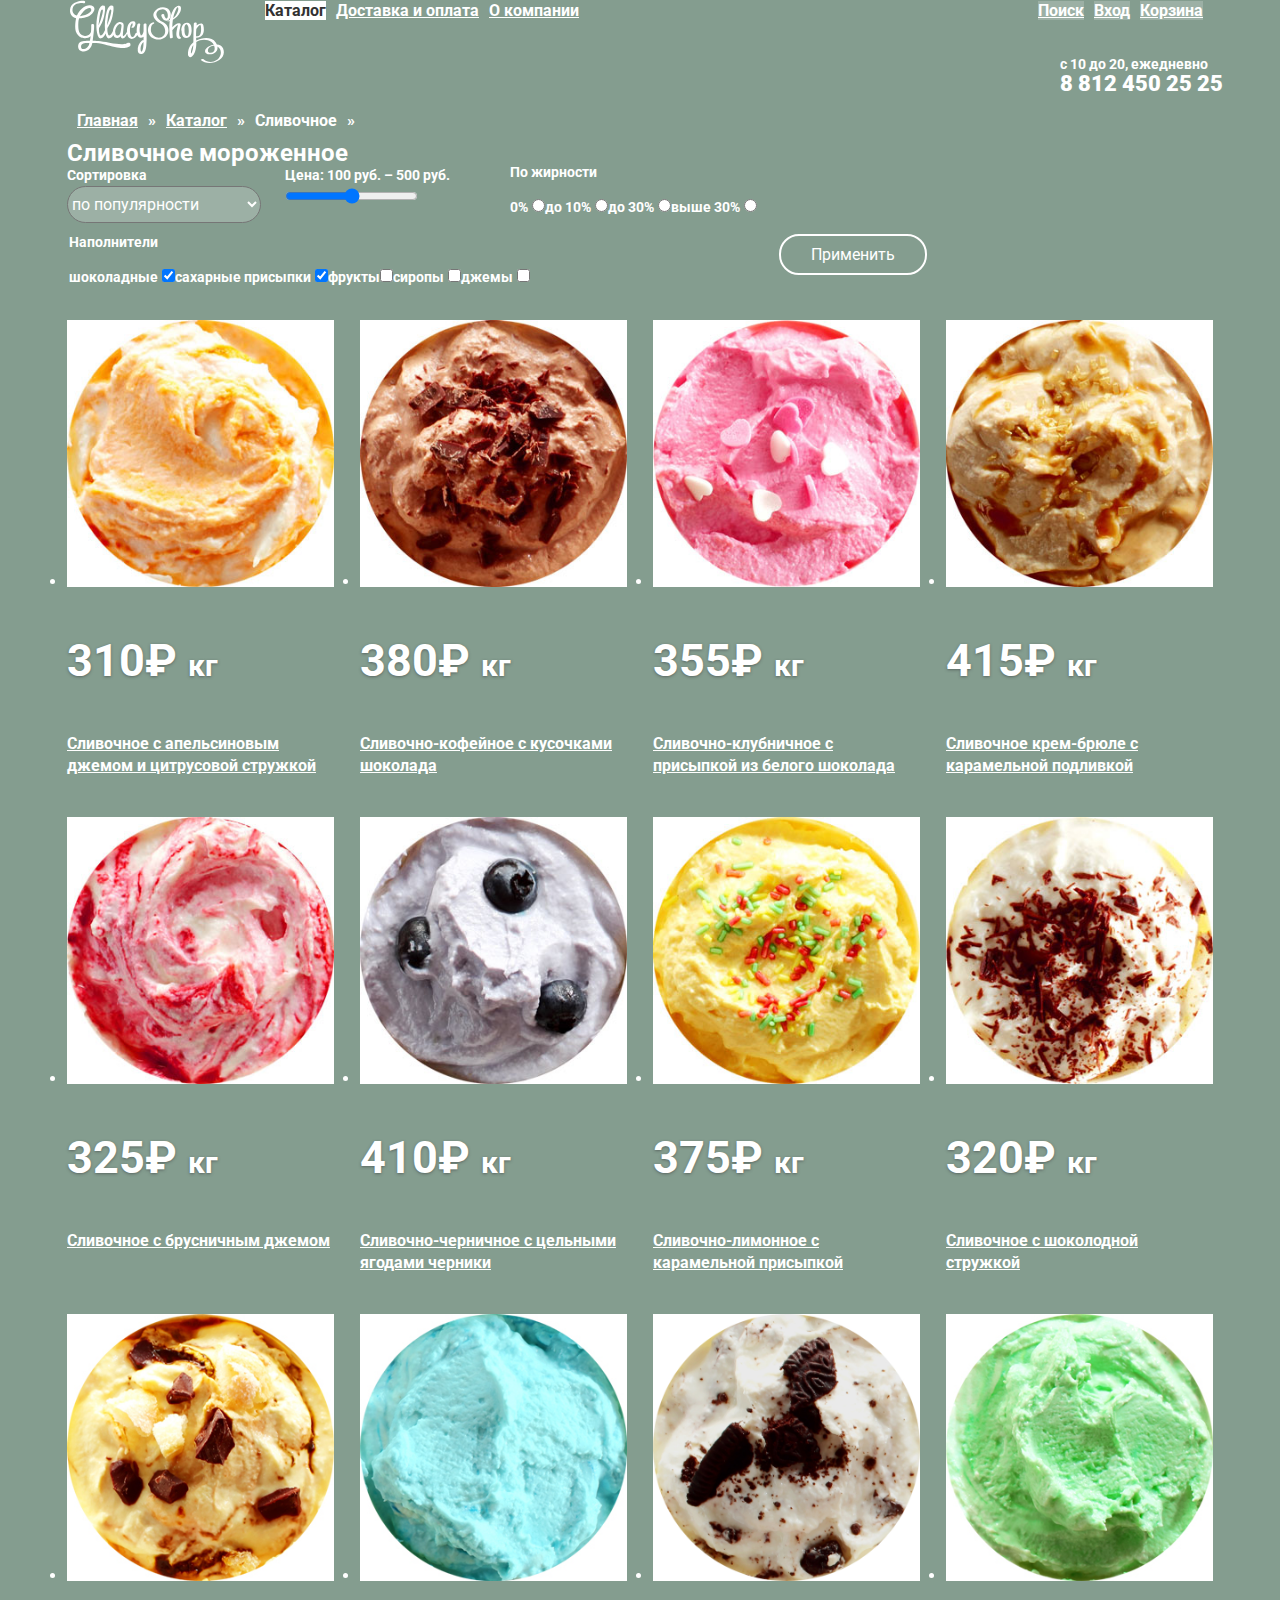
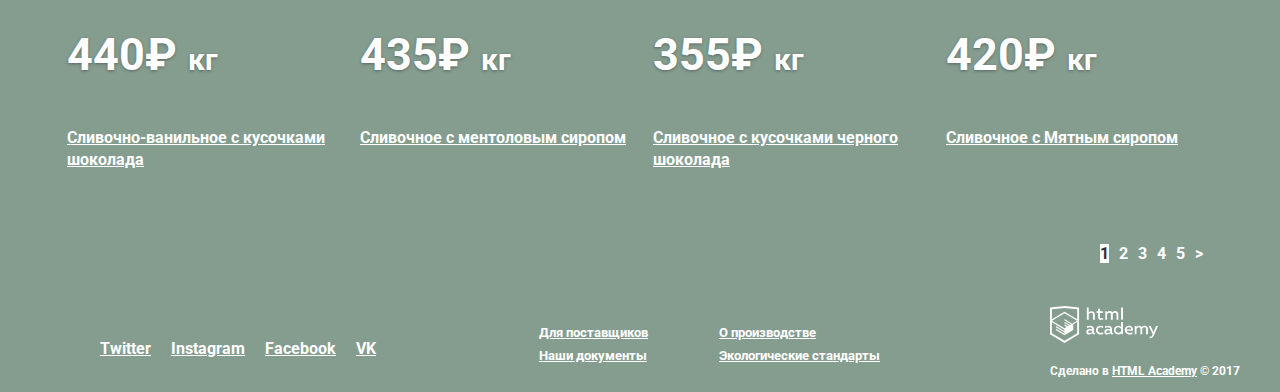
==== catalog.html @ 1732c053 "Сделал все на флексах + минимальная  теммизация" ====
<!DOCTYPE html>
<html lang="ru">

<head>
  <meta charset="utf-8">
  <title>HTML Academy: Глейси</title>
  <link href="https://fonts.googleapis.com/css?family=Roboto:400,700" rel="stylesheet">
  <link rel="stylesheet" href="css/normalize.css">
  <link rel="stylesheet" href="css/glassy.css">
</head>

<body>
  <header class="main header">
    <h1 class="visually-hidden">Магазин мороженного Gllacy</h1>
    <a href="index.html" aria-label="Перейти на главную">
      <img class="main logo" src="img/logo.svg" width="154" height="64" alt="Магазин мороеженого Gllacy">
    </a>
    <nav>
      <ul class=" main header-navigation">
        <li class="catalog-link-1lv current-page"><a href="catalog.html">Каталог</a>
          <ul class=" catalog-second-level">
            <li class="new"><a href="#">Новинки</a></li>
            <li><a href="#">Сливочное</a></li>
            <li><a href="#">Щербет</a></li>
            <li><a href="#">Фруктовый лед</a></li>
            <li><a href="#">Мелорин</a></li>
          </ul>
        </li>
        <li class="catalog-link-1lv"><a href="#">Доставка и оплата</a></li>
        <li class="catalog-link-1lv"><a href="#">О компании</a></li>
      </ul>
    </nav>
    <nav>
      <ul class="main header-user-navigation">
        <li class="main-search">
          <a href="#">Поиск</a>
          <div class="modal form-wrap">
            <form class="search-form" action="https://echo.htmlacademy.ru">
              <input type="search" name="search-form" placeholder="Что ищем?" />
            </form>
          </div>
        </li>
        <li class="main-search">
          <a href="#">Вход</a>
          <div class="modal form-authorization">
            <h2 class="visually-hidden">Форма авторизации на сайте Gllacy</h2>
            <form class="authorization-form">
              <label for="auth-e-mail-field" class="visually-hidden">Электронная почта</label>
              <input id="auth-e-mail-field" type="email" name="authorization-form" placeholder="Электронная почта">
              <label for="auth-password-field" class="visually-hidden">Пароль</label>
              <input id="auth-password-field" type="password" name="authorization-form" placeholder="Пароль">
              <a class="btn form-btn" aria-label="Авторизоваться на сайте">Войти</a>
            </form>
            <ul class="additional-links">
              <li><a href="#">Забыли пароль?</a></li>
              <li><a href="#">Новая регистрация</a></li>
            </ul>
          </div>
        </li>
        <li class="main-cart"><a href="#">Корзина</a>
          <div class="modal form-wrap">
            <table class="cart-product-table">
              <tr>
                <td>
                  <button class="delete-btn" type="button" aria-label="удалить строку">Х</button>
                </td>
                <td>
                  <img src="img/orange-ice.jpg" class="cart-product-img" alt="Пломбир с апельсиновым джемом" width="33" height="33">
                </td>
                <td>
                  <p class="cart-product-info">Пломбир с апельсиновым джемом</p>
                </td>
                <td>
                  <p class="cart-product-weight-price">1,5 кг х <span class="lighter">200</span> руб.</p>
                </td>
                <td><span class="cart-product-total-price">450 руб.</span></td>
              </tr>
              <tr>
                <td>
                  <button class="delete-btn" type="button" aria-label="удалить строку">Х</button>
                </td>
                <td>
                  <img src="img/strawberry-ice.jpg" class="cart-product-img" alt="Сливочно-клубничное с присыпкой из белого шоколада" width="33"
                    height="33">
                </td>
                <td>
                  <p class="cart-product-info">Клубничный пломбир с присыпкой из белого шоколада</p>
                </td>
                <td>
                  <p class="cart-product-weight-price">1,5 кг х <span class="lighter">300</span> руб.</p>
                </td>
                <td><span class="cart-product-total-price">300 руб.</span></td>
              </tr>
            </table>
            <hr>
            <p class="cart-overall-price"><span>Итого:</span><span class="overall-price">750 руб.</span></p>
            <a href="#" class="btn" aria-label="Быстрый просмотр товара">Оформить заказ</a>
          </div>
        </li>
      </ul>
    </nav>
    <p class="main header-info">
      c 10 до 20, ежедневно<br>
      <b>8 812 450 25 25</b>
    </p>
  </header>
  <nav class="catalog breadcrumbs">
    <h3 class="visually-hidden">Адрес сайта:</h3>
    <ul class="breadcrumbs-links">
      <li class="first-child"><a href="index.html">Главная</a></li>
      <li class="second-child"><a href="#">Каталог</a></li>
      <li class="third-child current"><a href="#">Сливочное</a></li>
    </ul>
  </nav>
  <main id="catalog" class="cream-content">
    <section class="products">
      <h2 class="catalog-page heading">Сливочное мороженное</h2>
      <section class="sort-filter">
        <h3 class="visually-hidden">Фильтры товаров</h3>
        <form class="sort-filter-form" action="https://echo.htmlacademy.ru" method="POST">
          <div class="filter-element-wrapper1">
            <label for="sort-filter-form">Сортировка</label>
            <select name="sort-filter" id="sort-filter-form">
              <option>по популярности</option>
              <option>сначала недорогие</option>
              <option>сначала дорогие</option>
              <option>по жирности</option>
            </select>
          </div>
          <div class="filter-element-wrapper2">
              <label for="sort-price-range">Цена: 100 руб. – 500 руб.</label>
              <input id="sort-price-range" type="range" min="100" max="500">
          </div>
          <fieldset class="fat-filter">
            <legend>По жирности</legend>
            <ul>
              <li>
                <label for="sort-fat-0%">0%</label>
                <input id="sort-fat-0%" name="sort-fat" type="radio" value="0%">
              </li>
              <li>
                <label for="sort-fat-lower10%">до 10%</label>
                <input id="sort-fat-lower10%" name="sort-fat" type="radio" value="до 10%">
              </li>
              <li>
                <label for="sort-fat-lower30%">до 30%</label>
                <input id="sort-fat-lower30%" name="sort-fat" type="radio" value="до 30%">
              </li>
              <li>
                <label for="sort-fat-more30%">выше 30%</label>
                <input id="sort-fat-more30%" name="sort-fat" type="radio" value="выше 30%">
              </li>
            </ul>
          </fieldset>
          <fieldset class="addings">
            <legend>Наполнители</legend>
            <ul>
              <li>
                <label for="addings-choco">шоколадные</label>
                <input id="addings-choco" type="checkbox" name="sort-form-addings" value="choco" checked>
              </li>
              <li>
                <label for="addings-shugar">сахарные присыпки</label>
                <input id="addings-shugar" type="checkbox" name="sort-form-addings" value="sugar" checked>
              </li>
              <li>
                <label for="addings-fruits">фрукты</label><input id="addings-fruits" type="checkbox" name="sort-form-addings"
                  value="fruits"></li>
              <li>
                <label for="addings-syrup">сиропы</label>
                <input id="addings-syrup" type="checkbox" name="sort-form-addings" value="syrup">
              </li>
              <li><label for="addings-jam">джемы</label>
                <input id="addings-jam" type="checkbox" name="sort-form-addings" value="jam">
              </li>
            </ul>
          </fieldset>
          <button type="submit" class="sort-form-btn">Применить</button>
        </form>
      </section>
      <section class="cream product-grid">
        <h3 class="visually-hidden">Мороженое:</h3>
        <ul class="product-grid">
          <li class="product">
            <a href="#">
              <img class="product-img " src="img/orange-ice.jpg" width="267" height="267" alt="Апельсиновое">
            </a>
            <p class="price">310₽ <span class="weight">кг</span></p>
            <a href="#">
              Сливочное с апельсиновым джемом и цитрусовой стружкой
            </a>
            <a href="#" class="btn product-link" aria-label="Быстрый просмотр товара">Быстрый просмотр</a>
          </li>
          <li class="product">
            <a href="#">
              <img class="product-img " src="img/choco-ice.jpg" width="267" height="267" alt="Кофейное">
            </a>
            <p class="price">380₽ <span class="weight">кг</span></p>
            <a href="#">
              Сливочно-кофейное с кусочками шоколада
            </a>
            <a href="#" class="btn product-link" aria-label="Быстрый просмотр товара">Быстрый просмотр</a>
          </li>
          <li class="product">
            <a href="#">
              <img class="product-img " src="img/strawberry-ice.jpg" width="267" height="267" alt="Кулбничное">
            </a>
            <p class="price">355₽ <span class="weight">кг</span></p>
            <a href="#">
              Сливочно-клубничное с присыпкой из белого шоколада
            </a>
            <a href="#" class="btn product-link" aria-label="Быстрый просмотр товара">Быстрый просмотр</a>
          </li>
          <li class="product">
            <a href="#">
              <img class="product-img " src="img/creme-brulee.jpg" width="267" height="267" alt="Крем-брюле">
            </a>
            <p class="price">415₽ <span class="weight">кг</span></p>
            <a href="#">
              Сливочное крем-брюле с карамельной подливкой
            </a>
            <a href="#" class="btn product-link" aria-label="Быстрый просмотр товара">Быстрый просмотр</a>
          </li>
          <li class="product">
            <a href="#">
              <img class="product-img " src="img/cowberry.jpg" width="267" height="267" alt="Брусничное">
            </a>
            <p class="price">325₽ <span class="weight">кг</span></p>
            <a href="#">
              Сливочное с брусничным джемом
            </a>
            <a href="#" class="btn product-link" aria-label="Быстрый просмотр товара">Быстрый просмотр</a>
          </li>
          <li class="product">
            <a href="#">
              <img class="product-img " src="img/blueberry.jpg" width="267" height="267" alt="Черничное">
            </a>
            <p class="price">410₽ <span class="weight">кг</span></p>
            <a href="#">
              Сливочно-черничное с цельными ягодами черники
            </a>
            <a href="#" class="btn product-link" aria-label="Быстрый просмотр товара">Быстрый просмотр</a>
          </li>
          <li class="product">
            <a href="#">
              <img class="product-img " src="img/lemon.jpg" width="267" height="267" alt="Лимонное">
            </a>
            <p class="price">375₽ <span class="weight">кг</span></p>
            <a href="#">
              Сливочно-лимонное с карамельной присыпкой
            </a>
            <a href="#" class="btn product-link" aria-label="Быстрый просмотр товара">Быстрый просмотр</a>
          </li>
          <li class="product">
            <a href="#">
              <img class="product-img " src="img/choco-chip.jpg" width="267" height="267" alt="С шоколадной стружкой">
            </a>
            <p class="price">320₽ <span class="weight">кг</span></p>
            <a href="#">
              Сливочное с шоколодной стружкой
            </a>
            <a href="#" class="btn product-link" aria-label="Быстрый просмотр товара">Быстрый просмотр</a>
          </li>
          <li class="product">
            <a href="#">
              <img class="product-img " src="img/choco-pieces.jpg" width="267" height="267" alt="Ванильное">
            </a>
            <p class="price">440₽ <span class="weight">кг</span></p>
            <a href="#">
              Сливочно-ванильное с кусочками шоколада
            </a>
            <a href="#" class="btn product-link" aria-label="Быстрый просмотр товара">Быстрый просмотр</a>
          </li>
          <li class="product">
            <a href="#">
              <img class="product-img " src="img/menthol.jpg" width="267" height="267" alt="Ментоловое">
            </a>
            <p class="price">435₽ <span class="weight">кг</span></p>
            <a href="#">
              Сливочное с ментоловым сиропом
            </a>
            <a href="#" class="btn product-link" aria-label="Быстрый просмотр товара">Быстрый просмотр</a>
          </li>
          <li class="product">
            <a href="#">
              <img class="product-img " src="img/black-choco-pieces.jpg" width="267" height="267" alt="С черным шоколадом">
            </a>
            <p class="price">355₽ <span class="weight">кг</span></p>
            <a href="#">
              Сливочное с кусочками черного шоколада
            </a>
            <a href="#" class="btn product-link" aria-label="Быстрый просмотр товара">Быстрый просмотр</a>
          </li>
          <li class="product">
            <a href="#">
              <img class="product-img " src="img/mint-ice.jpg" width="267" height="267" alt="Мятное">
            </a>
            <p class="price">420₽ <span class="weight">кг</span></p>
            <a href="#">
              Сливочное с Мятным сиропом
            </a>
            <a href="#" class="btn product-link" aria-label="Быстрый просмотр товара">Быстрый просмотр</a>
          </li>
        </ul>
      </section>
    </section>
    <nav class="pagination">
      <h3 class="visually-hidden">Постраничная навигация</h3>
      <ul class="pagination-list">
        <li class="pagination-child current-page"><a>1</a></li>
        <li class="pagination-child"><a href="#">2</a></li>
        <li class="pagination-child"><a href="#">3</a></li>
        <li class="pagination-child"><a href="#">4</a></li>
        <li class="pagination-child"><a href="#">5</a></li>
      </ul>
      <span class="more"><a href="#"></a></span>
    </nav>
  </main>
  <footer class="main footer">
    <ul class="social-links">
      <li class="twitter"><a href="#">Twitter</a></li>
      <li class="instagram"><a href="#">Instagram</a></li>
      <li class="facebook"><a href="#">Facebook</a></li>
      <li class="vk"><a href="#">VK</a></li>
    </ul>
    <nav class="footer-navigation">
      <ul class="main footer-navigation-links">
        <li class="heart"><a href="#">Для поставщиков</a></li>
        <li><a href="#">О производстве</a></li>
        <li><a href="#">Наши документы</a></li>
        <li><a href="#">Экологические стандарты</a></li>
      </ul>
    </nav>
    <div class="branding">
      <img class="footer-logo" src="img/logo-htmlacademy.svg" width="108" height="39" alt="htmlacademy">
      <p class="branding-text">Сделано в <a class="small-link">HTML Academy</a> © 2017</p>
    </div>
  </footer>
</body>

</html>
---- css/glassy.css ----
/*Базовая стилизация*/

body {
  margin: 0 auto;
  padding: 0;
  position: relative;
  width: 1200px;

  font: 16px 'Roboto', sans-serif;
  line-height: 22px;
  color: #ffffff;
  font-weight: bold;

  background-color: #849d8f;
}

a{
  text-decoration: underline;
  color: #ffffff;
}

a:hover,
a:active {
  color: #ffbc9e;
}

.header-navigation {
  padding-left: 0;
}

.header-user-navigation {
  padding-left: 0;
}

input,
textarea {
  color: #323232;
  font-size: 16px;
  line-height: 24px;
  font-family: 'Roboto', Arial, sans-serif;
  border: 1px solid #b2b2b2;
  border-radius: 5px;
  box-sizing: content-box;
  padding: 1px;
  outline: none;
}

input::placeholder {
  font-size: 14px;
  line-height: 24px;
  color: 999999;
  font-family: 'Roboto', Arial, sans-serif;
}

input:hover,
textarea:hover {
  border: 2px solid #9a9a9a;
  padding: 0;
}

input:focus,
textarea:focus {
  border: 2px solid #2e88e4;
  padding: 0;

}

.form-wrap {
  background-color: #f8f7f4;
  color: #323232;
}

.header-user-navigation a {
  background-color: rgba(255, 255, 255, 0.2);
}


.modal a{
  color: #000000;
  background: transparent;
}

.modal .btn {
  color: #ffffff;
  background-image: linear-gradient( 0deg, rgb(231,74,53) 0%, rgb(242,104,67) 100%);
}

.modal a:hover{
  color: #e84d37;
}
.modal a:active{
  color: #e84d37;
}

.header-navigation li{
  list-style: none;
  background: transparent;
}

.catalog-link-1lv>a {
  text-decoration: underline;
  line-height: 18px;
  font-weight: bold;
}

.catalog-link-1lv>a:hover {
  background-color: #f7f6f3;
  color: #323232;
  vertical-align: middle;
  text-align: center;
  text-decoration: none;
}

.catalog-link-1lv>a:active {
  background-color: #d07058;
  text-decoration: none;
}

.catalog-second-level {
  background-color: #f7f6f3;

}

.catalog-second-level a {
  color: #323232;
  text-decoration: none;
  font-size: 14px;
  line-height: 16px;
  font-weight: 400;
}

.catalog-second-level a:hover {
  background-color: #fbded8;
}

.catalog-second-level a:active {
  background-color: #f6b5a5;

}

.catalog-second-level a:active {
  background-color: #d07058;
  color: #ffffff;
}

.header-user-navigation li{
  list-style: none;
}

.form-authorization .btn{
  width:100px;
  height: 45px;
  line-height: 45px;
  border-radius: 20px;
}



.form-authorization button{
  font-size: 18px;
  line-height: 24px;

}

.additional-links a{

   font-size: 13px;
  line-height: 24px;
}

.header-info {
  font-size: 14px;
  line-height: 16px;
}

.header-info b{
  font-size: 22px;
  line-height: 24px;
}

.featured-products .large-text {
  font-size: 60px;
  line-height: 61px;
}

.btn {
  background-image: linear-gradient( 0deg, rgb(231,74,53) 0%, rgb(242,104,67) 100%);
  box-shadow: 0px 2px 2px 0px rgba(172, 16, 0, 0.64);
}

.btn:hover {
  background-image: linear-gradient( 0deg, rgb(236,111,94) 0%, rgb(245,134,105) 100%);
  box-shadow: 0px 2px 2px 0px rgba(172, 16, 0, 0.004);
}

.btn:active {
  background-image: linear-gradient( 0deg, rgb(225,97,62) 0%, rgb(215,70,50) 100%);
  box-shadow: inset 0px 2px 2px 0px rgba(148, 39, 24, 0.004);
}

.btn{
  box-sizing: border-box;
  display: block;
  text-decoration: none;
  font-family: "Roboto";
  color: rgb(255, 255, 255);
  font-weight: bold;
  text-align: center;
  border:none;
  margin:auto;
  font-size: 18px;
  line-height: 24px;
}


.btn:hover {
  color: rgb(255, 255, 255);
}
.take-offer-link:active {
  color: rgb(255, 255, 255);
}

.btn:hover {
  color:#ffffff;
}

.featured-products .btn{
  text-shadow: 0px 2px 5px rgba(160, 32, 11, 0.76);
  transform: matrix( 1.04013375779322,0,0,1.04013375779322,0,0);
  font-size: 32px;
  line-height: 65px;
  width: 280px;
  height: 65px;
  border-radius: 20px;
}

.main li {
  list-style: none;
}

.gift-offers h3{
  font-size: 35px;
  line-height: 41px;
}

.gift-offers p {
  font-size: 18px;
}

.free-raspberry {
  background-image: url(../img/free-raspberry.jpg);
  background-repeat: no-repeat;
}

.free-chocolate {
  background-image: url(../img/free-chocolate.jpg);
  background-repeat: no-repeat;
}
.free-raspberry .btn {
  width: 165px;
  height: 46px;
  line-height: 46px;
  border-radius: 20px;
}

.free-chocolate .btn {
  width: 189px;
  height: 45px;
  line-height: 45px;
  border-radius: 20px;
}

.price {
  font-size: 45px;
  line-height: 45px;
  text-shadow: 0px 1px 3px rgba(49, 50, 53, 0.5);
}

.weight {
  font-size: 30px;
  line-height: 45px;
  text-shadow: 0px 1px 3px rgba(49, 50, 53, 0.5);
}

.gllacy-features {
  background-image: url(../img/waffle.jpg);
  background-repeat: repeat-x;
  width: 1146px;
}

.gllacy-features h2 {
  font-size: 22px;
  line-height: 30px;
}

.featured-blog-article h2 {
  font-size: inherit;
  line-height: inherit;
  color: #323232;
}

.full-article-link {
  color: #323232;
  font-size: 24px;
  line-height: 30px;
}

.featured-blog-article a:hover,
.featured-blog-article a:active
 {
  color: #e84d37;
}

.featured-blog-article {
  background-color: #ffffff;
  background-image: url(../img/blog-strawberry.jpg);
  background-repeat: no-repeat;
}

.e-mail-subscribe {
  color: #5a5a5a;
  background-image: url(../img/bg-post.svg);
  background-repeat: no-repeat;
  padding: 10px;
}

.e-mail-subscribe h2 {
  margin-top: 0;
}

.e-mail-subscribe-wrapper {
  background-color: #f8f7f4;
}

.e-mail-subscribe .btn{
  width: 129px;
  height: 44px;
  line-height: 44px;
  border-radius: 20px;
}

.main-map .map-container {
  width: 1200px;
  height: 430px;
  background-image: url(../img/map.jpg);
  background-repeat: no-repeat;
  background-position: 0 0;
}

.main-contacts {
  color: #323232;
  background-color: #fefefd;
  font-size: 14px;
  line-height: 20px;
}

.main-contacts b{
  font-size: 18px;
  line-height: 24px;
}

.main-contacts  .btn{
  width: 252px;
  height: 44px;
  line-height: 44px;
  border-radius: 20px;
}

.footer-navigation a {
  font-size: 13px;
  line-break: 18px;
}

.branding-text {
  font-size: 12px;
  line-height: 18px;
}

.main-feedback p {
  color: #323232;
  font-size: 24px;
  font-family: 28px;
}
.main-feedback  .btn {
  width: 139px;
  height: 44px;
  line-height: 44px;
  border-radius: 20px;
}

.hit-products .btn,
.product-grid .btn {
  width: 200px;
  height: 44px;
  line-height: 44px;
  border-radius: 20px;
}

.product{
  width: 293px;
}

.product .btn {
  display: none;
}

.product:hover .btn{
  display: block;
}

.product:hover {
  background-color: rgba(248, 247, 244, 0.2);
  border-radius: 5px;
  box-shadow: 0px 20px 20px 0px rgba(0, 0, 0, 0.4);
}
/*Базовая стилизация каталога*/

.pagination li {
  list-style: none;
}

.pagination a {
  text-decoration: none;
}


.pagination a:hover{
  background-color: rgba(255, 255, 255, 0.2);
  color: #ffffff;
}

 .current-page a,
 .pagination a:active,
 .current-page a:hover {
  background-color: #ffffff;
  color: #323232;
  text-decoration: none;
}

.cart-product-table {
  font-size: 13px;
  line-height: 16px;
}

.lighter {
  color: #999999;
}

.cart-overall-price {
  font-size: 15px;
  line-height: 18px;
}

.main-cart .btn {
  width: 170px;
  height: 44px;
  line-height: 44px;
  border-radius: 20px;
}

.main-cart .btn{
  background-color: transparent;
}

.sort-filter select{
  background-color: rgba(255, 255, 255, 0.2);
  width: 194px;
  height: 37px;
  border-radius:  20px;
  color: #ffffff;
  font-size: 16px;
  line-height: 18px;
  font-family: 'Roboto', sans-serif;
}

.sort-filter select:hover {
  color: #323232;
}


.sort-filter legend,
.sort-filter label {
  font-size: 14px;
  line-height: 16px;
}

.sort-filter fieldset {
  border: none;
}


.sort-form-btn {
  border-style: solid;
  border-width: 2px;
  border-color: rgb(255, 255, 255);
  background-color: rgba(255, 255, 255, 0);
  border-radius: 20px;
  width: 148px;
  height: 41px;
  font-size: 16px;
  font-family: 'Roboto', sans-serif;
  color: rgb(255, 255, 255);
  line-height: 18px;
  outline: none;
}

.sort-form-btn:hover{
  background-color: #fbfcfb;
  color: #323232;
}

.sort-form-btn:active{
  background-color: #eaeaea;
  box-shadow: inset 0px 2px 1px 0px rgba(105, 105, 105, 0.8);
  border: none;
  padding: 2px;
}

/*Macro-flex*/

.header {
  position: relative;
  display: flex;
  justify-content: space-between;
  flex-wrap: wrap;
  width: 1146px;
  height:110px;
  padding: 0 27px;
  background-color:transparent;
}

.logo {
  width: 160px;
}

.header nav {
  height: 40px;
  position: relative;
}

.header-navigation,
.header-user-navigation
{
  margin: 0;
  display: flex;
  align-items: center;
}

.header-navigation {
  width: 600px;
  justify-content: flex-start;
}

.header-navigation li:not(:first-child){
  margin-left: 10px;
}

.header-user-navigation{
  width: 300px;
 justify-content: flex-end;
 margin-right: 10px;
}

.header-user-navigation li:not(:last-child){
  margin-right: 10px;
}

.header-info{
  position: absolute;
  width: 180px;
  margin-left: auto;
  bottom: 0;
  right: 0;
}

.modal{
  display: none;
}

.catalog-second-level{
  display: none;
}

.visually-hidden {
  position: absolute;
  clip: rect(0 0 0 0);
  width: 1px;
  height: 1px;
  margin: -1px;
}

.featured-products{
  position: absolute;
  margin:0;
  top:0;
  left:0;
  z-index: -1;
  padding: 0 27px;
}

.featured-products p {
  position: absolute;
  margin:0;
  top: 400px;
  left: 50%;
  width: 700px;
  text-align: center;
  margin-left: -350px;
}

.take-offer-link {
  position: absolute;
  margin:0;
  top: 540px;
  left: 50%;
  margin-left: -140px;
}

.main-content {
  margin-top: 556px;
  padding: 0 27px;
}

.gift-offers,
.feature-list,
.product-grid,
.wrapper-1,
.footer {
  display: flex;
  justify-content: space-between;
}

.gift-offers {
  margin-bottom: 40px;
}

.free-raspberry,
.free-chocolate {
  width: 560px;
}

.product {
  width: 267px;
}

.product-grid {
  padding: 0;
}

.gllacy-features {
  padding: 25px 20px;
  border-radius: 20px;
  margin-bottom: 40px;
  width: 1106px;
}
.feature-list {
  margin: 0;
  padding: 0;
  flex-wrap: wrap;
  justify-content: space-between;
}

.feature-list li{
  width: 483px;
  padding-left: 57px;
}

.wrapper-1 {
  margin-bottom: 40px;
  width: 100%;
}

.wrapper-1 section {
  width: 560px;
  height: 220px;
  border-radius: 20px;
  border-radius: 20px;
}

.e-mail-subscribe{
  box-sizing: border-box;
}

.main-map {
  position: relative;
}

.main-contacts {
  position: absolute;
  top: 60px;
  right: 27px;
  width: 300px;
  height: 305px;
  border-radius: 20px;
  padding: 20px;
}


.social-links {
  display: flex;
  width: 268px;
  align-items: center;
}

.social-links li {
  margin-left: 20px;
}

.footer-navigation-links {
  display: flex;
  justify-content: center;
  align-content: center;
  flex-wrap: wrap;
  width: 380px;
}

.footer-navigation-links li{
  width: 180px;
}

/*Macro-flex-catalog*/

.breadcrumbs-links{
  list-style: none;
  display: flex;
  justify-content: flex-start;
  padding: 0;
  margin: 0 27px;
}

.breadcrumbs {
  margin-bottom: 10px;
}

.breadcrumbs-links li {
  margin-left: 10px;
}

.breadcrumbs-links li::after {
  content: "»";
  margin-left: 10px;
}

.current a{
  text-decoration: none;
}

.current a::after {
  content: "";
}

.cream-content {
  padding: 0 27px;
}

.cream-content h2 {
  margin: 0;
}

.sort-filter-form {
  display: flex;
  width: 860px;
  flex-wrap: wrap;
  justify-content: space-between;
}

.sort-filter fieldset{
  padding: 0;
}

.sort-filter ul{
  list-style: none;
  display: flex;
  flex-direction: row;
  padding: 0;
}

.filter-element-wrapper1,
.filter-element-wrapper2,
{
  display: flex;
  flex-direction: column;

}

.filter-element-wrapper1{
  width: 195px;
}

.filter-element-wrapper2 {
  width: 200px;
}

.fat-filter {
  width: 415px;
}

.addings {
  width: 700px;
}

.products .product-grid{
  justify-content: space-between;
  flex-wrap: wrap;
}

.product-grid li {
  margin-bottom: 40px;
}

.pagination {
  margin-bottom: 40px;
}
.pagination ul{
  display: flex;
  justify-content: flex-end;
  list-style: none;
  padding: 0;
  margin-bottom: 40px;
}

.pagination-list li{
  margin-right: 10px;
}

.pagination-list li:last-child::after{
  content: ">";
  margin-left: 10px;
}
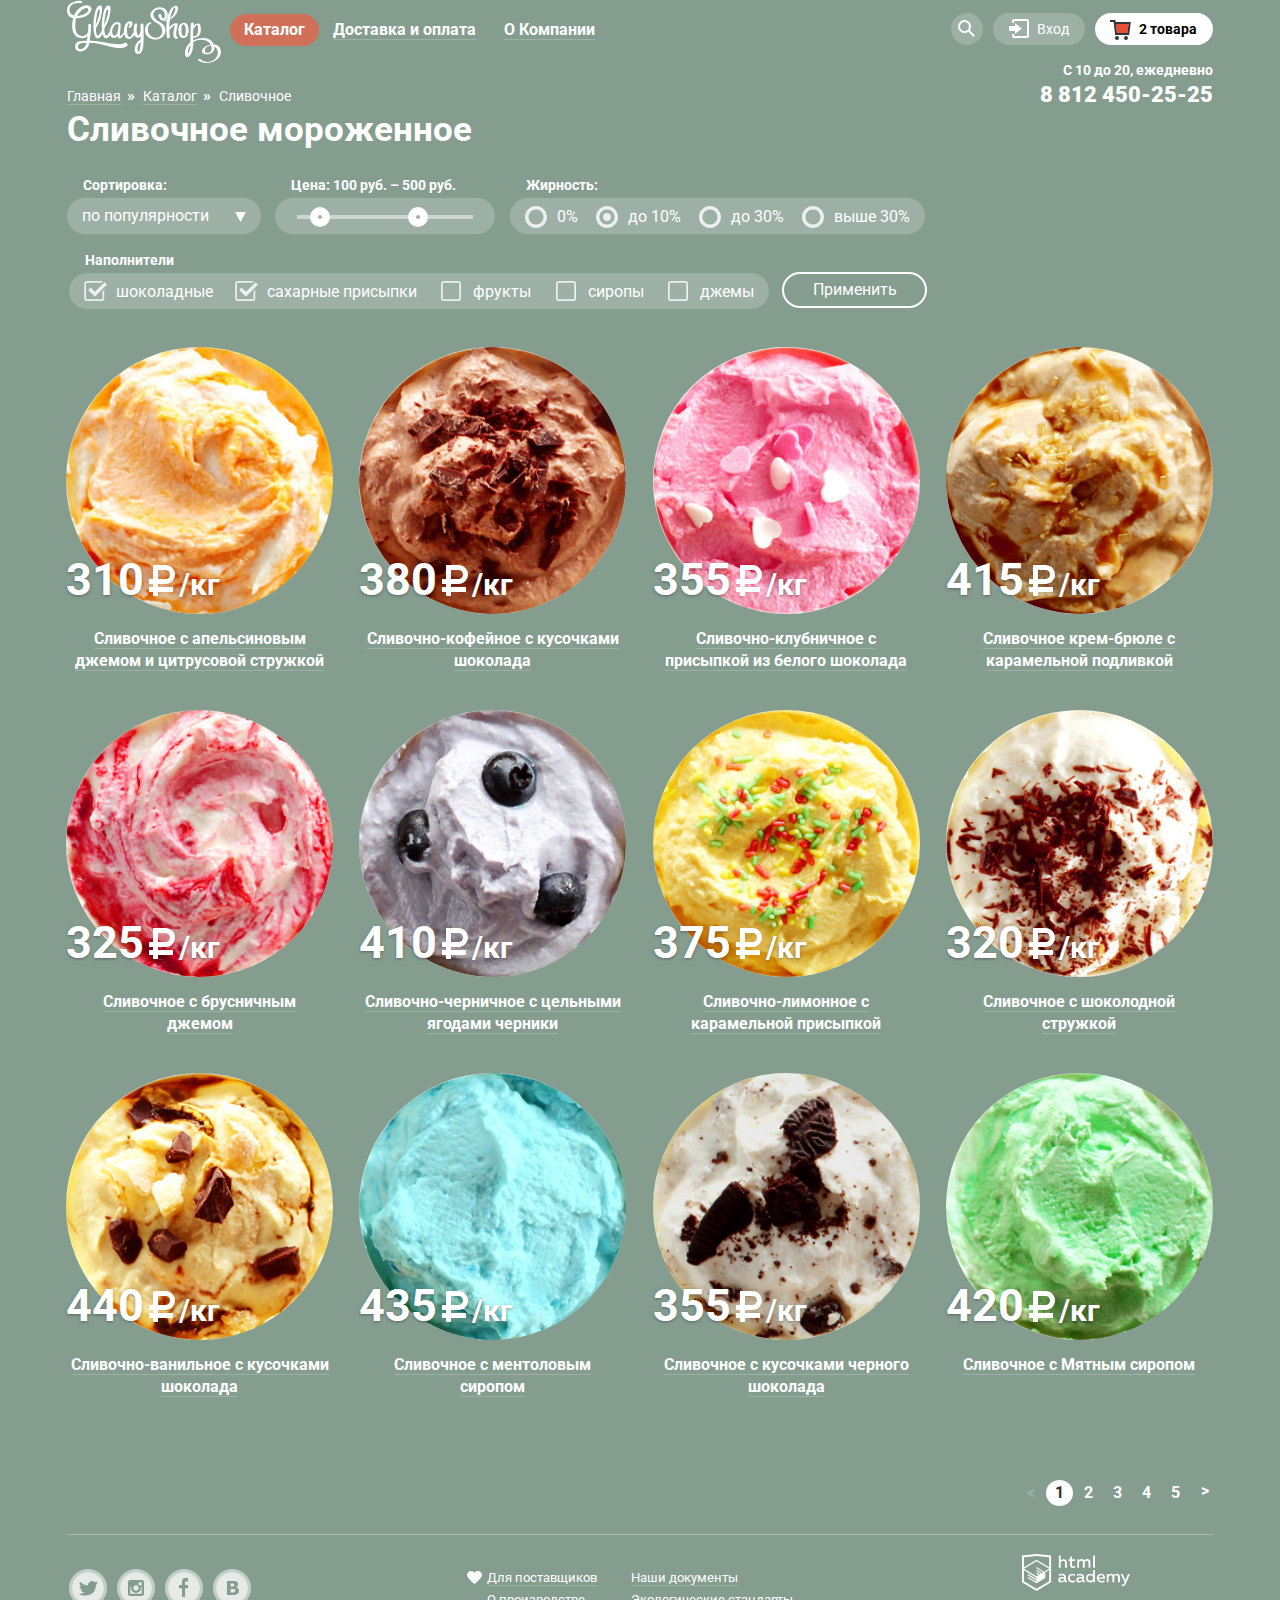
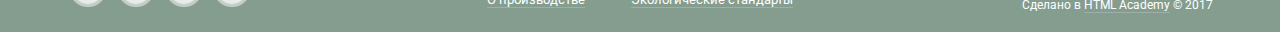
==== commit 989ff025: "почти готово" ====
--- a/catalog.html
+++ b/catalog.html
@@ -8,174 +8,229 @@
   <link rel="stylesheet" href="css/normalize.css">
   <link rel="stylesheet" href="css/glassy.css">
 </head>
+<body>
+    <header class="main header">
+        <h1 class="visually-hidden">Магазин мороженного Gllacy</h1>
+        <img class="main logo" src="img/logo.svg" width="154" height="64" alt="Магазин мороеженого Gllacy">
+        <nav class="menu-container">
+          <ul class="main header-navigation">
+            <li class="catalog-link-1lv current-page" ><a href="#">Каталог</a>
+              <div class="modal-wrap">
+              <ul class="modal catalog-second-level">
+                <li class="new second-level-link"><a href="#">Новинки</a></li>
+                <li class="second-level-link"><a href="/catalog.html">Сливочное</a></li>
+                <li class="second-level-link"><a href="#">Щербеты</a></li>
+                <li class="second-level-link"><a href="#">Фруктовый лед</a></li>
+                <li class="second-level-link"><a href="#">Мелорин</a></li>
+              </ul>
+              </div>
+            </li>
+            <li class="catalog-link-1lv"><a href="#">Доставка и оплата</a></li>
+            <li class="catalog-link-1lv"><a href="#">О Компании</a></li>
 
-<body>
-  <header class="main header">
-    <h1 class="visually-hidden">Магазин мороженного Gllacy</h1>
-    <a href="index.html" aria-label="Перейти на главную">
-      <img class="main logo" src="img/logo.svg" width="154" height="64" alt="Магазин мороеженого Gllacy">
-    </a>
-    <nav>
-      <ul class=" main header-navigation">
-        <li class="catalog-link-1lv current-page"><a href="catalog.html">Каталог</a>
-          <ul class=" catalog-second-level">
-            <li class="new"><a href="#">Новинки</a></li>
-            <li><a href="#">Сливочное</a></li>
-            <li><a href="#">Щербет</a></li>
-            <li><a href="#">Фруктовый лед</a></li>
-            <li><a href="#">Мелорин</a></li>
           </ul>
-        </li>
-        <li class="catalog-link-1lv"><a href="#">Доставка и оплата</a></li>
-        <li class="catalog-link-1lv"><a href="#">О компании</a></li>
-      </ul>
-    </nav>
-    <nav>
-      <ul class="main header-user-navigation">
-        <li class="main-search">
-          <a href="#">Поиск</a>
-          <div class="modal form-wrap">
-            <form class="search-form" action="https://echo.htmlacademy.ru">
-              <input type="search" name="search-form" placeholder="Что ищем?" />
-            </form>
-          </div>
-        </li>
-        <li class="main-search">
-          <a href="#">Вход</a>
-          <div class="modal form-authorization">
-            <h2 class="visually-hidden">Форма авторизации на сайте Gllacy</h2>
-            <form class="authorization-form">
-              <label for="auth-e-mail-field" class="visually-hidden">Электронная почта</label>
-              <input id="auth-e-mail-field" type="email" name="authorization-form" placeholder="Электронная почта">
-              <label for="auth-password-field" class="visually-hidden">Пароль</label>
-              <input id="auth-password-field" type="password" name="authorization-form" placeholder="Пароль">
-              <a class="btn form-btn" aria-label="Авторизоваться на сайте">Войти</a>
-            </form>
-            <ul class="additional-links">
-              <li><a href="#">Забыли пароль?</a></li>
-              <li><a href="#">Новая регистрация</a></li>
-            </ul>
-          </div>
-        </li>
-        <li class="main-cart"><a href="#">Корзина</a>
-          <div class="modal form-wrap">
-            <table class="cart-product-table">
-              <tr>
-                <td>
-                  <button class="delete-btn" type="button" aria-label="удалить строку">Х</button>
-                </td>
-                <td>
-                  <img src="img/orange-ice.jpg" class="cart-product-img" alt="Пломбир с апельсиновым джемом" width="33" height="33">
-                </td>
-                <td>
-                  <p class="cart-product-info">Пломбир с апельсиновым джемом</p>
-                </td>
-                <td>
-                  <p class="cart-product-weight-price">1,5 кг х <span class="lighter">200</span> руб.</p>
-                </td>
-                <td><span class="cart-product-total-price">450 руб.</span></td>
-              </tr>
-              <tr>
-                <td>
-                  <button class="delete-btn" type="button" aria-label="удалить строку">Х</button>
-                </td>
-                <td>
-                  <img src="img/strawberry-ice.jpg" class="cart-product-img" alt="Сливочно-клубничное с присыпкой из белого шоколада" width="33"
-                    height="33">
-                </td>
-                <td>
-                  <p class="cart-product-info">Клубничный пломбир с присыпкой из белого шоколада</p>
-                </td>
-                <td>
-                  <p class="cart-product-weight-price">1,5 кг х <span class="lighter">300</span> руб.</p>
-                </td>
-                <td><span class="cart-product-total-price">300 руб.</span></td>
-              </tr>
-            </table>
-            <hr>
-            <p class="cart-overall-price"><span>Итого:</span><span class="overall-price">750 руб.</span></p>
-            <a href="#" class="btn" aria-label="Быстрый просмотр товара">Оформить заказ</a>
-          </div>
-        </li>
-      </ul>
-    </nav>
-    <p class="main header-info">
-      c 10 до 20, ежедневно<br>
-      <b>8 812 450 25 25</b>
-    </p>
-  </header>
-  <nav class="catalog breadcrumbs">
+        </nav>
+        <nav>
+          <ul class="main header-user-navigation">
+              <li class="main-search">
+                  <a class="search-form-link" href="#">
+                    <span class="visually-hidden">
+                      Поиск
+                    </span>
+                    <svg xmlns="http://www.w3.org/2000/svg" xmlns:xlink="http://www.w3.org/1999/xlink" width="17" height="17" viewBox="0 0 17 17">
+                      <path fill="#fff" d="M16.958 15.527L11.75 10.32A6.455 6.455 0 0 0 13 6.5 6.5 6.5 0 1 0 6.5 13a6.465 6.465 0 0 0 3.839-1.263l5.205 5.204 1.414-1.414zM6.5 11C4.019 11 2 8.981 2 6.5S4.019 2 6.5 2 11 4.019 11 6.5 8.981 11 6.5 11z"/>
+                    </svg>
+                  </a>
+                  <div class="modal form-wrap search-form-wrapper">
+                    <form class="search-form" action="https://echo.htmlacademy.ru">
+                      <input type="search" name="search-form" placeholder="Что ищем?" />
+
+                    </form>
+                  </div>
+                </li>
+            <li class="main-search">
+              <a class="authorization-form-link" href="#">
+                <svg xmlns="http://www.w3.org/2000/svg" xmlns:xlink="http://www.w3.org/1999/xlink" width="21" height="19" viewBox="0 0 21 19">
+                  <g fill="#000">
+                    <path d="M6 14.875L12.917 9.5 6 4.125v2.917H-.042v4.917H6z" />
+                    <path d="M18 0H5C3.9 0 3 .9 3 2v2h2V2h13v15H5v-2H3v2c0 1.1.9 2 2 2h13c1.1 0 2-.9 2-2V2c0-1.1-.9-2-2-2z"/>
+                  </g>
+                </svg>
+                <div class="link-wrapper">
+                  Вход
+                </div>
+              </a>
+              <div class="modal form-wrap form-authorization-wrapper">
+                  <h2 class="visually-hidden">Форма авторизации на сайте Gllacy</h2>
+                  <form class="authorization-form">
+                    <label for="auth-e-mail-field" class="visually-hidden">Электронная почта</label>
+                    <input id="auth-e-mail-field" type="email" name="authorization-form" placeholder="Электронная почта">
+                    <label for="auth-password-field" class="visually-hidden">Пароль</label>
+                    <input id="auth-password-field" type="password" name="authorization-form" placeholder="Пароль">
+                    <button type="submit" class="btn form-btn" aria-label="Авторизоваться на сайте">Войти</button>
+                  </form>
+                  <ul class="additional-links">
+                    <li><a href="#">Забыли пароль?</a></li>
+                    <li><a href="#">Новая регистрация</a></li>
+                  </ul>
+                </div>
+            </li>
+            <li class="main-cart">
+              <a class="cart-link cart-with-goods" href="#">
+                <span class="visually-hidden">Корзина</span>
+                <svg xmlns="http://www.w3.org/2000/svg" width="21" height="20" viewBox="0 0 21 20">
+                  <g fill="#FFF">
+                    <path d="M5.657 2.031L5.422 0H0v2h3.64l1.5 13h13.988l1.699-12.969H5.657zM17.372 13H6.922L5.888 4.031h12.66L17.372 13z" />
+                    <circle cx="6.984" cy="18" r="2" />
+                    <circle cx="15.984" cy="18" r="2" />
+                  </g>
+                </svg>
+              </a>
+              <div class="modal form-wrap cart-popup">
+                  <div class="cart-wrapper">
+                  <div class="cart-product-table">
+                      <div class="cart-delete-btn">
+                        <button class="delete-btn" type="button" aria-label="удалить строку">Х</button>
+                      </div>
+                      <div class="cart-img">
+                        <img src="img/orange-ice.jpg" class="cart-product-img" alt="Пломбир с апельсиновым джемом" width="33" height="33">
+                      </div>
+                      <div class="cart-popup-info">
+                        <p class="cart-product-info">Пломбир с апельсиновым джемом</p>
+                      </div>
+                      <div class="cart-popup-calculation">
+                        <p class="cart-product-weight-price">1,5 кг х <span class="lighter">&nbsp200</span>&nbspруб.</p>
+                      </div>
+                      <div class="cart-popup-total"><span class="cart-product-total-price">300 руб.</span></div>
+                      <div class="cart-delete-btn">
+                        <button class="delete-btn" type="button" aria-label="удалить строку">Х</button>
+                      </div>
+                      <div class="cart-img">
+                        <img src="img/strawberry-ice.jpg" class="cart-product-img" alt="Сливочно-клубничное с присыпкой из белого шоколада" width="33"
+                          height="33">
+                      </div>
+                      <div class="cart-popup-info">
+                        <p class="cart-product-info">Клубничный пломбир с присыпкой из белого шоколада</p>
+                      </div>
+                      <div class="cart-popup-calculation">
+                        <p class="cart-product-weight-price">1,5 кг х <span class="lighter">&nbsp300</span>&nbspруб.</p>
+                      </div class="cart-popup-total">
+                      <div class="cart-popup-total"><span class="cart-product-total-price">450 руб.</span></div>
+                    </div>
+                  <div class="stroke"></div>
+                  <p class="cart-overall-price"><span>Итого:</span><span class="overall-price">&nbsp750 руб.</span></p>
+                  <a href="#" class="btn cart-submit-btn" aria-label="Быстрый просмотр товара">Оформить заказ</a>
+                  </div>
+                </div>
+            </li>
+          </ul>
+        </nav>
+        <p class="main header-info">
+          С 10 до 20, ежедневно<br>
+          <b>8 812 450-25-25</b>
+        </p>
+      </header>
+  <nav class="catalog-breadcrumbs">
     <h3 class="visually-hidden">Адрес сайта:</h3>
     <ul class="breadcrumbs-links">
-      <li class="first-child"><a href="index.html">Главная</a></li>
-      <li class="second-child"><a href="#">Каталог</a></li>
-      <li class="third-child current"><a href="#">Сливочное</a></li>
+      <li class="first-child breadcrumbs-links-li"><a href="index.html">Главная</a></li>
+      <li class="second-child breadcrumbs-links-li"><a href="#">Каталог</a></li>
+      <li class="third-child breadcrumbs-links-li breadcrumbs-links-current"><a href="#">Сливочное</a></li>
     </ul>
   </nav>
   <main id="catalog" class="cream-content">
     <section class="products">
-      <h2 class="catalog-page heading">Сливочное мороженное</h2>
+      <h2 class="catalog-page-heading">Сливочное мороженное</h2>
       <section class="sort-filter">
         <h3 class="visually-hidden">Фильтры товаров</h3>
         <form class="sort-filter-form" action="https://echo.htmlacademy.ru" method="POST">
           <div class="filter-element-wrapper1">
-            <label for="sort-filter-form">Сортировка</label>
-            <select name="sort-filter" id="sort-filter-form">
-              <option>по популярности</option>
+            <label class="sort-filter-select-label" for="sort-filter-form">Сортировка:</label>
+            <select class="sort-filter-select" name="sort-filter-select" id="sort-filter-form">
+              <option >по популярности</option>
               <option>сначала недорогие</option>
               <option>сначала дорогие</option>
               <option>по жирности</option>
             </select>
+            <svg class="select-icon-down" xmlns="http://www.w3.org/2000/svg" width="11" height="10" viewBox="0 0 11 10">
+              <path class="select-icon-fill" fill="#231F20" d="M5.5 10L0 0h11"/>
+            </svg>
+          </label>
           </div>
           <div class="filter-element-wrapper2">
               <label for="sort-price-range">Цена: 100 руб. – 500 руб.</label>
-              <input id="sort-price-range" type="range" min="100" max="500">
+              <input class="visually-hidden" id="sort-price-range" type="text" >
+              <div class="sort-range-element-wrap">
+                <div class="sort-range-element">
+                  <div class="sort-icon-range-element1"></div>
+                  <div class="sort-icon-range-element2"></div>
+                </div>
+              </div>
           </div>
           <fieldset class="fat-filter">
-            <legend>По жирности</legend>
-            <ul>
-              <li>
-                <label for="sort-fat-0%">0%</label>
-                <input id="sort-fat-0%" name="sort-fat" type="radio" value="0%">
-              </li>
-              <li>
-                <label for="sort-fat-lower10%">до 10%</label>
-                <input id="sort-fat-lower10%" name="sort-fat" type="radio" value="до 10%">
-              </li>
-              <li>
-                <label for="sort-fat-lower30%">до 30%</label>
-                <input id="sort-fat-lower30%" name="sort-fat" type="radio" value="до 30%">
-              </li>
-              <li>
-                <label for="sort-fat-more30%">выше 30%</label>
-                <input id="sort-fat-more30%" name="sort-fat" type="radio" value="выше 30%">
+            <legend>Жирность:</legend>
+            <ul class="sort-filter-fat">
+              <li>
+                <label class="sort-filter-fat-label" for="sort-fat-0">0%
+                <input id="sort-fat-0" name="sort-fat" type="radio" value="0%">
+                <div class="sort-filter-fat-radio"></div>
+              </label>
+              </li>
+              <li>
+                 <label class="sort-filter-fat-label" for="sort-fat-lower10">до 10%
+                <input id="sort-fat-lower10" name="sort-fat" type="radio" value="до 10%" checked>
+                <div class="sort-filter-fat-radio"></div>
+              </label>
+              </li>
+              <li>
+                <label class="sort-filter-fat-label" for="sort-fat-lower30">до 30%
+                <input id="sort-fat-lower30" name="sort-fat" type="radio" value="до 30%">
+                <div class="sort-filter-fat-radio"></div>
+              </label>
+              </li>
+              <li>
+                <label class="sort-filter-fat-label" for="sort-fat-more30">выше 30%
+                <input id="sort-fat-more30" name="sort-fat" type="radio" value="выше 30%">
+                <div class="sort-filter-fat-radio"></div>
+              </label>
               </li>
             </ul>
           </fieldset>
-          <fieldset class="addings">
+          <fieldset class="addings-filter">
             <legend>Наполнители</legend>
-            <ul>
-              <li>
-                <label for="addings-choco">шоколадные</label>
+            <ul class="sort-filter-addings">
+              <li>
+                <label for="addings-choco">шоколадные
                 <input id="addings-choco" type="checkbox" name="sort-form-addings" value="choco" checked>
-              </li>
-              <li>
-                <label for="addings-shugar">сахарные присыпки</label>
+                <div class="sort-filter-addings-check"></div>
+              </label>
+              </li>
+              <li>
+                <label for="addings-shugar">сахарные присыпки
                 <input id="addings-shugar" type="checkbox" name="sort-form-addings" value="sugar" checked>
-              </li>
-              <li>
-                <label for="addings-fruits">фрукты</label><input id="addings-fruits" type="checkbox" name="sort-form-addings"
-                  value="fruits"></li>
-              <li>
-                <label for="addings-syrup">сиропы</label>
+                <div class="sort-filter-addings-check"></div>
+              </label>
+              </li>
+              <li>
+                <label for="addings-fruits">фрукты
+                <input id="addings-fruits" type="checkbox" name="sort-form-addings"  value="fruits">
+                <div class="sort-filter-addings-check"></div>
+              </label>
+              </li>
+              <li>
+                <label for="addings-syrup">сиропы
                 <input id="addings-syrup" type="checkbox" name="sort-form-addings" value="syrup">
-              </li>
-              <li><label for="addings-jam">джемы</label>
+                <div class="sort-filter-addings-check"></div>
+              </label>
+              </li>
+              <li><label for="addings-jam">джемы
                 <input id="addings-jam" type="checkbox" name="sort-form-addings" value="jam">
+                <div class="sort-filter-addings-check"></div>
+              </label>
               </li>
             </ul>
           </fieldset>
-          <button type="submit" class="sort-form-btn">Применить</button>
+          <button type="submit" class="sort-form-btn-submit">Применить</button>
         </form>
       </section>
       <section class="cream product-grid">
@@ -185,121 +240,157 @@
             <a href="#">
               <img class="product-img " src="img/orange-ice.jpg" width="267" height="267" alt="Апельсиновое">
             </a>
-            <p class="price">310₽ <span class="weight">кг</span></p>
+            <p class="price">310<span class="weight">/кг</span></p>
+            <div class="title-wrapper">
             <a href="#">
               Сливочное с апельсиновым джемом и цитрусовой стружкой
             </a>
-            <a href="#" class="btn product-link" aria-label="Быстрый просмотр товара">Быстрый просмотр</a>
+            </div>
+            <a href="#" class="btn product-link" aria-label="Быстрый просмотр товара">Быстрый просмотр</a>
+            <div class="hover-block"></div>
           </li>
           <li class="product">
             <a href="#">
               <img class="product-img " src="img/choco-ice.jpg" width="267" height="267" alt="Кофейное">
             </a>
-            <p class="price">380₽ <span class="weight">кг</span></p>
+            <p class="price">380<span class="weight">/кг</span></p>
+            <div class="title-wrapper">
             <a href="#">
               Сливочно-кофейное с кусочками шоколада
             </a>
-            <a href="#" class="btn product-link" aria-label="Быстрый просмотр товара">Быстрый просмотр</a>
+            </div>
+            <a href="#" class="btn product-link" aria-label="Быстрый просмотр товара">Быстрый просмотр</a>
+            <div class="hover-block"></div>
           </li>
           <li class="product">
             <a href="#">
               <img class="product-img " src="img/strawberry-ice.jpg" width="267" height="267" alt="Кулбничное">
             </a>
-            <p class="price">355₽ <span class="weight">кг</span></p>
+            <p class="price">355<span class="weight">/кг</span></p>
+            <div class="title-wrapper">
             <a href="#">
               Сливочно-клубничное с присыпкой из белого шоколада
             </a>
-            <a href="#" class="btn product-link" aria-label="Быстрый просмотр товара">Быстрый просмотр</a>
+            </div>
+            <a href="#" class="btn product-link" aria-label="Быстрый просмотр товара">Быстрый просмотр</a>
+            <div class="hover-block"></div>
           </li>
           <li class="product">
             <a href="#">
               <img class="product-img " src="img/creme-brulee.jpg" width="267" height="267" alt="Крем-брюле">
             </a>
-            <p class="price">415₽ <span class="weight">кг</span></p>
+            <p class="price">415<span class="weight">/кг</span></p>
+            <div class="title-wrapper">
             <a href="#">
               Сливочное крем-брюле с карамельной подливкой
             </a>
-            <a href="#" class="btn product-link" aria-label="Быстрый просмотр товара">Быстрый просмотр</a>
+            </div>
+            <a href="#" class="btn product-link" aria-label="Быстрый просмотр товара">Быстрый просмотр</a>
+            <div class="hover-block"></div>
           </li>
           <li class="product">
             <a href="#">
               <img class="product-img " src="img/cowberry.jpg" width="267" height="267" alt="Брусничное">
             </a>
-            <p class="price">325₽ <span class="weight">кг</span></p>
+            <p class="price">325<span class="weight">/кг</span></p>
+            <div class="title-wrapper">
             <a href="#">
               Сливочное с брусничным джемом
             </a>
-            <a href="#" class="btn product-link" aria-label="Быстрый просмотр товара">Быстрый просмотр</a>
+            </div>
+            <a href="#" class="btn product-link" aria-label="Быстрый просмотр товара">Быстрый просмотр</a>
+            <div class="hover-block"></div>
           </li>
           <li class="product">
             <a href="#">
               <img class="product-img " src="img/blueberry.jpg" width="267" height="267" alt="Черничное">
             </a>
-            <p class="price">410₽ <span class="weight">кг</span></p>
+            <p class="price">410<span class="weight">/кг</span></p>
+            <div class="title-wrapper">
             <a href="#">
               Сливочно-черничное с цельными ягодами черники
             </a>
-            <a href="#" class="btn product-link" aria-label="Быстрый просмотр товара">Быстрый просмотр</a>
+            </div>
+            <a href="#" class="btn product-link" aria-label="Быстрый просмотр товара">Быстрый просмотр</a>
+            <div class="hover-block"></div>
           </li>
           <li class="product">
             <a href="#">
               <img class="product-img " src="img/lemon.jpg" width="267" height="267" alt="Лимонное">
             </a>
-            <p class="price">375₽ <span class="weight">кг</span></p>
+            <p class="price">375<span class="weight">/кг</span></p>
+            <div class="title-wrapper">
             <a href="#">
               Сливочно-лимонное с карамельной присыпкой
             </a>
-            <a href="#" class="btn product-link" aria-label="Быстрый просмотр товара">Быстрый просмотр</a>
+            </div>
+            <a href="#" class="btn product-link" aria-label="Быстрый просмотр товара">Быстрый просмотр</a>
+            <div class="hover-block"></div>
           </li>
           <li class="product">
             <a href="#">
               <img class="product-img " src="img/choco-chip.jpg" width="267" height="267" alt="С шоколадной стружкой">
             </a>
-            <p class="price">320₽ <span class="weight">кг</span></p>
+            <p class="price">320<span class="weight">/кг</span></p>
+            <div class="title-wrapper">
             <a href="#">
               Сливочное с шоколодной стружкой
             </a>
-            <a href="#" class="btn product-link" aria-label="Быстрый просмотр товара">Быстрый просмотр</a>
+            </div>
+            <a href="#" class="btn product-link" aria-label="Быстрый просмотр товара">Быстрый просмотр</a>
+            <div class="hover-block"></div>
           </li>
           <li class="product">
             <a href="#">
               <img class="product-img " src="img/choco-pieces.jpg" width="267" height="267" alt="Ванильное">
             </a>
-            <p class="price">440₽ <span class="weight">кг</span></p>
+            <p class="price">440<span class="weight">/кг</span></p>
+            <div class="title-wrapper">
             <a href="#">
               Сливочно-ванильное с кусочками шоколада
             </a>
-            <a href="#" class="btn product-link" aria-label="Быстрый просмотр товара">Быстрый просмотр</a>
+            </div>
+            <a href="#" class="btn product-link" aria-label="Быстрый просмотр товара">Быстрый просмотр</a>
+            <div class="hover-block"></div>
           </li>
           <li class="product">
             <a href="#">
               <img class="product-img " src="img/menthol.jpg" width="267" height="267" alt="Ментоловое">
             </a>
-            <p class="price">435₽ <span class="weight">кг</span></p>
+            <p class="price">435<span class="weight">/кг</span></p>
+            <div class="title-wrapper">
             <a href="#">
               Сливочное с ментоловым сиропом
             </a>
-            <a href="#" class="btn product-link" aria-label="Быстрый просмотр товара">Быстрый просмотр</a>
+            </div>
+            <a href="#" class="btn product-link" aria-label="Быстрый просмотр товара">Быстрый просмотр</a>
+            <div class="hover-block"></div>
           </li>
           <li class="product">
             <a href="#">
               <img class="product-img " src="img/black-choco-pieces.jpg" width="267" height="267" alt="С черным шоколадом">
             </a>
-            <p class="price">355₽ <span class="weight">кг</span></p>
+            <p class="price">355<span class="weight">/кг</span></p>
+            <div class="title-wrapper">
             <a href="#">
               Сливочное с кусочками черного шоколада
             </a>
-            <a href="#" class="btn product-link" aria-label="Быстрый просмотр товара">Быстрый просмотр</a>
+            </div>
+            <a href="#" class="btn product-link" aria-label="Быстрый просмотр товара">Быстрый просмотр</a>
+            <div class="hover-block"></div>
           </li>
           <li class="product">
             <a href="#">
               <img class="product-img " src="img/mint-ice.jpg" width="267" height="267" alt="Мятное">
             </a>
-            <p class="price">420₽ <span class="weight">кг</span></p>
+            <p class="price">420<span class="weight">/кг</span></p>
+            <div class="title-wrapper">
             <a href="#">
               Сливочное с Мятным сиропом
             </a>
-            <a href="#" class="btn product-link" aria-label="Быстрый просмотр товара">Быстрый просмотр</a>
+            </div>
+            <a href="#" class="btn product-link" aria-label="Быстрый просмотр товара">Быстрый просмотр</a>
+            <div class="hover-block"></div>
           </li>
         </ul>
       </section>
@@ -307,35 +398,67 @@
     <nav class="pagination">
       <h3 class="visually-hidden">Постраничная навигация</h3>
       <ul class="pagination-list">
-        <li class="pagination-child current-page"><a>1</a></li>
-        <li class="pagination-child"><a href="#">2</a></li>
-        <li class="pagination-child"><a href="#">3</a></li>
-        <li class="pagination-child"><a href="#">4</a></li>
-        <li class="pagination-child"><a href="#">5</a></li>
+        <li class="pagination-child pagination-previos pagination-disabled"><a><</a></li>
+        <li class="pagination-child current-page"><a class="current-page">1</a></li>
+        <li class="pagination-child"><a href="#">2</a href="#"></li>
+        <li class="pagination-child"><a href="#">3</a href="#"></li>
+        <li class="pagination-child"><a href="#">4</a href="#"></li>
+        <li class="pagination-child"><a href="#">5</a href="#"></li>
+        <li class="pagination-child more"><a href="#"></a href="#"></li>
       </ul>
-      <span class="more"><a href="#"></a></span>
     </nav>
   </main>
   <footer class="main footer">
-    <ul class="social-links">
-      <li class="twitter"><a href="#">Twitter</a></li>
-      <li class="instagram"><a href="#">Instagram</a></li>
-      <li class="facebook"><a href="#">Facebook</a></li>
-      <li class="vk"><a href="#">VK</a></li>
-    </ul>
-    <nav class="footer-navigation">
-      <ul class="main footer-navigation-links">
-        <li class="heart"><a href="#">Для поставщиков</a></li>
-        <li><a href="#">О производстве</a></li>
-        <li><a href="#">Наши документы</a></li>
-        <li><a href="#">Экологические стандарты</a></li>
+      <ul class="social-links">
+        <li class="twitter social-links-li">
+          <a href="#" aria-label="Twitter">
+              <svg class="social-svg" xmlns="http://www.w3.org/2000/svg" width="32" height="32" viewBox="0 0 32 32">
+                <path class="social-svg-fill" fill="#FFF" d="M16 0C7.164 0 0 7.164 0 16c0 8.837 7.164 16 16 16 8.837 0 16-7.163 16-16 0-8.836-7.163-16-16-16zm7.944 12.809c-.251 6.516-3.463 10.832-10.992 10.702h-.486c-.447 0-4.543-.443-5.344-1.823 2.479.19 4.247-.406 5.12-1.136-1.048-.289-2.923-.461-3.251-2.848.384.104.618.221 1.299.113-1.307-.824-2.758-1.519-2.679-3.643.311.317 1.164.518 1.46.457-.768-.233-2.149-3.244-.974-4.781 1.984 1.79 4.075 3.482 7.804 3.643.227-2.214 1.24-3.699 3.168-4.325 1.84-.479 3.255.26 3.901 1.138.737-.224 1.453-.466 2.193-.685-.004.833-.569 1.463-.935 1.709.747.165 1.423-.475 1.423-.475-.184.963-1.094 1.725-1.707 1.954z"/>
+              </svg>
+          </a>
+      </li>
+        <li class="instagram social-links-li">
+          <a href="#" aria-label="Instagram">
+            <svg class="social-svg" xmlns="http://www.w3.org/2000/svg" width="32" height="32" viewBox="0 0 32 32">
+              <g class="social-svg-fill" fill="#FFF">
+                <path d="M20.916 16a4.938 4.938 0 1 1-9.877 0c0-.394.051-.773.138-1.14h-.897v6.838h11.396V14.86h-.897c.086.367.137.746.137 1.14z"/><path d="M15.978 18.659c1.466 0 2.659-1.193 2.659-2.659s-1.193-2.659-2.659-2.659c-1.466 0-2.659 1.193-2.659 2.659s1.192 2.659 2.659 2.659zM18.637 10.302h3.039v3.039h-3.039z"/>
+                <path d="M16 0C7.164 0 0 7.164 0 16c0 8.837 7.164 16 16 16 8.837 0 16-7.163 16-16 0-8.836-7.163-16-16-16zm7.955 21.698a2.285 2.285 0 0 1-2.279 2.279H10.279A2.285 2.285 0 0 1 8 21.698V10.302a2.286 2.286 0 0 1 2.279-2.279h11.396a2.286 2.286 0 0 1 2.279 2.279v11.396z"/>
+              </g>
+            </svg>
+          </a>
+        </li>
+        <li class="facebook social-links-li">
+          <a href="#" aria-label="Facebook">
+              <svg class="social-svg" xmlns="http://www.w3.org/2000/svg" width="32" height="32" viewBox="0 0 32 32">
+                <path class="social-svg-fill" fill="#FFF" d="M16 0C7.164 0 0 7.163 0 16s7.164 16 16 16c8.837 0 16-7.164 16-16S24.837 0 16 0zm4.062 9.455h-3.021v3.444h3.021v3.445h-3.021v8.61H14.02v-8.61H11v-3.445h3.021V9.455c0-1.902 1.353-3.445 3.021-3.445h3.021v3.445z"/>
+              </svg>
+          </a>
+        </li>
+        <li class="vk social-links-li">
+          <a href="#" aria-label="VK">
+              <svg class="social-svg" xmlns="http://www.w3.org/2000/svg" width="32" height="32" viewBox="0 0 32 32">
+                <g class="social-svg-fill" fill="#FFF">
+                  <path d="M16.637 14.495c.402-.019.719-.082.951-.188.326-.145.54-.33.641-.559.101-.229.15-.496.15-.797 0-.232-.058-.465-.174-.697-.116-.232-.322-.405-.617-.517-.264-.1-.592-.155-.984-.165a76.242 76.242 0 0 0-1.652-.014h-.339v2.965h.565c.571 0 1.057-.009 1.459-.028zM18.118 17.084c-.282-.081-.672-.125-1.166-.132a127.97 127.97 0 0 0-1.55-.009h-.79v3.493h.264c1.014 0 1.74-.003 2.18-.009a3.2 3.2 0 0 0 1.212-.245c.377-.157.633-.364.774-.625s.214-.562.214-.9c0-.446-.088-.788-.261-1.03-.17-.241-.464-.423-.877-.543z"/>
+                  <path d="M16 0C7.164 0 0 7.164 0 16c0 8.837 7.164 16 16 16 8.837 0 16-7.163 16-16 0-8.836-7.163-16-16-16zm6.602 20.531a3.73 3.73 0 0 1-1.124 1.327c-.552.415-1.161.71-1.823.886s-1.501.264-2.519.264h-6.121V8.987h5.443c1.13 0 1.957.038 2.48.113a5.126 5.126 0 0 1 1.561.5c.533.27.929.632 1.189 1.087.26.455.392.975.392 1.558 0 .678-.179 1.278-.536 1.795-.358.518-.863.92-1.517 1.208v.075c.917.182 1.642.559 2.179 1.13.537.571.807 1.325.807 2.261 0 .678-.138 1.283-.411 1.817z"/>
+                </g>
+              </svg>
+          </a>
+        </li>
       </ul>
-    </nav>
-    <div class="branding">
-      <img class="footer-logo" src="img/logo-htmlacademy.svg" width="108" height="39" alt="htmlacademy">
-      <p class="branding-text">Сделано в <a class="small-link">HTML Academy</a> © 2017</p>
-    </div>
-  </footer>
+      <nav class="footer-navigation">
+        <ul class="main footer-navigation-links">
+          <li class="heart"><a href="#">Для поставщиков</a></li>
+          <li><a href="#">Наши документы</a></li>
+          <li><a href="#">О производстве</a></li>
+          <li><a href="#">Экологические стандарты</a></li>
+        </ul>
+      </nav>
+      <div class="branding">
+        <img class="footer-logo" src="img/logo-htmlacademy.svg" width="108" height="39" alt="htmlacademy">
+        <p class="branding-text">Сделано в <a href="#" class="small-link">HTML Academy</a> © 2017</p>
+      </div>
+    </footer>
+    <script src="js/gllacy.js"></script>
 </body>
 
 </html>
--- a/css/glassy.css
+++ b/css/glassy.css
@@ -15,13 +15,25 @@
 }
 
 a{
-  text-decoration: underline;
   color: #ffffff;
-}
-
-a:hover,
-a:active {
+
+}
+
+.page-wrapper a:hover,
+.page-wrapper a:active {
   color: #ffbc9e;
+}
+
+.img {
+  width: 100%;
+  height: auto;
+}
+
+.page-wrapper {
+  padding-top: 9px;
+}
+.header {
+  padding: 0 27px;
 }
 
 .header-navigation {
@@ -87,46 +99,108 @@
 
 .modal a:hover{
   color: #e84d37;
+  border-bottom-color: #e84d37;
 }
 .modal a:active{
   color: #e84d37;
+  border-bottom-color: #e84d37;
 }
 
 .header-navigation li{
   list-style: none;
   background: transparent;
+  padding: 5px 14px 5px;
+  border-radius: 20px;
+
+}
+
+.catalog-link-1lv {
+  position: relative;
+}
+
+.header-navigation .catalog-link-1lv:hover {
+  background-color: rgb(247, 246, 243);
+  border-bottom: none;
+}
+
+.header-navigation li:active {
+  background-color: #f7f6f3;
+  box-shadow: inset 0px 2px 1px 0px rgba(105, 105, 105, 0.8);
+}
+
+.catalog-link-1lv:hover  a{
+  color: #323232;
+}
+
+.catalog-link-1lv:hover .catalog-second-level {
+  display: block;
+  position: absolute;
+  border-radius: 5px;
+  background-color: #f7f6f3;
+  padding: 0;
+  z-index: 15;
+  padding-bottom: 4px;
+}
+
+.catalog-link-1lv:hover .modal-wrap {
+  display: block;
 }
 
 .catalog-link-1lv>a {
-  text-decoration: underline;
   line-height: 18px;
   font-weight: bold;
-}
-
-.catalog-link-1lv>a:hover {
-  background-color: #f7f6f3;
-  color: #323232;
-  vertical-align: middle;
-  text-align: center;
   text-decoration: none;
+  border-bottom: 1px solid rgba(255, 255, 255, 0.2);
 }
 
 .catalog-link-1lv>a:active {
-  background-color: #d07058;
   text-decoration: none;
-}
-
-.catalog-second-level {
-  background-color: #f7f6f3;
-
+  border-bottom: 0;
+}
+
+.catalog-second-level li {
+  padding: 0;
+  border-radius:0;
 }
 
 .catalog-second-level a {
+  display: block;
   color: #323232;
   text-decoration: none;
   font-size: 14px;
   line-height: 16px;
   font-weight: 400;
+  min-width: 105px;
+  padding: 7px 19px 8px 19px;
+  border-radius: 0;
+  margin: 1px 0;
+}
+
+.second-level-link:first-child a {
+  border-top-left-radius: 5px;
+  border-top-right-radius: 5px;
+  font-weight: bold;
+}
+
+
+ .new a{
+  box-sizing: border-box;
+  height: 39px;
+  vertical-align: middle;
+  margin: 0;
+  padding-left: 20px;
+  padding-top: 11px;
+}
+
+.new a::after {
+  position: absolute;
+  content: "";
+  width: 80%;
+  padding: 0 6px;
+  height: 1px;
+  background: rgba(0, 0, 0, 0.2);
+  left: 6px;
+  top: 38px;
 }
 
 .catalog-second-level a:hover {
@@ -178,10 +252,6 @@
   line-height: 24px;
 }
 
-.featured-products .large-text {
-  font-size: 60px;
-  line-height: 61px;
-}
 
 .btn {
   background-image: linear-gradient( 0deg, rgb(231,74,53) 0%, rgb(242,104,67) 100%);
@@ -190,12 +260,12 @@
 
 .btn:hover {
   background-image: linear-gradient( 0deg, rgb(236,111,94) 0%, rgb(245,134,105) 100%);
-  box-shadow: 0px 2px 2px 0px rgba(172, 16, 0, 0.004);
+  box-shadow: 0px 2px 2px 0px rgba(172, 16, 0, 0.64);
 }
 
 .btn:active {
   background-image: linear-gradient( 0deg, rgb(225,97,62) 0%, rgb(215,70,50) 100%);
-  box-shadow: inset 0px 2px 2px 0px rgba(148, 39, 24, 0.004);
+  box-shadow: inset 0px 2px 2px 0px rgba(148, 39, 24, 0.64);
 }
 
 .btn{
@@ -210,6 +280,7 @@
   margin:auto;
   font-size: 18px;
   line-height: 24px;
+  border-radius: 30px;
 }
 
 
@@ -224,18 +295,11 @@
   color:#ffffff;
 }
 
-.featured-products .btn{
-  text-shadow: 0px 2px 5px rgba(160, 32, 11, 0.76);
-  transform: matrix( 1.04013375779322,0,0,1.04013375779322,0,0);
-  font-size: 32px;
-  line-height: 65px;
-  width: 280px;
-  height: 65px;
-  border-radius: 20px;
-}
+.nain
 
 .main li {
   list-style: none;
+
 }
 
 .gift-offers h3{
@@ -250,24 +314,24 @@
 .free-raspberry {
   background-image: url(../img/free-raspberry.jpg);
   background-repeat: no-repeat;
+  background-position: -27px -90px;
 }
 
 .free-chocolate {
   background-image: url(../img/free-chocolate.jpg);
   background-repeat: no-repeat;
+  background-position: -27px -90px;
 }
 .free-raspberry .btn {
   width: 165px;
   height: 46px;
   line-height: 46px;
-  border-radius: 20px;
 }
 
 .free-chocolate .btn {
   width: 189px;
-  height: 45px;
-  line-height: 45px;
-  border-radius: 20px;
+  height: 46px;
+  line-height: 46px;
 }
 
 .price {
@@ -283,13 +347,12 @@
 }
 
 .gllacy-features {
-  background-image: url(../img/waffle.jpg);
-  background-repeat: repeat-x;
-  width: 1146px;
+  padding: 0 27px;
+  margin-bottom: 40px;
 }
 
 .gllacy-features h2 {
-  font-size: 22px;
+  font-size: 24px;
   line-height: 30px;
 }
 
@@ -341,10 +404,10 @@
 
 .main-map .map-container {
   width: 1200px;
-  height: 430px;
+  height: 428px;
   background-image: url(../img/map.jpg);
   background-repeat: no-repeat;
-  background-position: 0 0;
+  background-position: 0 -110px;
 }
 
 .main-contacts {
@@ -368,7 +431,7 @@
 
 .footer-navigation a {
   font-size: 13px;
-  line-break: 18px;
+  line-height: 18px;
 }
 
 .branding-text {
@@ -379,13 +442,17 @@
 .main-feedback p {
   color: #323232;
   font-size: 24px;
-  font-family: 28px;
+  line-height: 28px;
 }
 .main-feedback  .btn {
   width: 139px;
   height: 44px;
   line-height: 44px;
   border-radius: 20px;
+}
+
+.hit-products {
+  padding: 0 27px;
 }
 
 .hit-products .btn,
@@ -397,22 +464,20 @@
 }
 
 .product{
-  width: 293px;
+  max-width: 293px;
+  position: relative;
 }
 
 .product .btn {
   display: none;
+
 }
 
 .product:hover .btn{
   display: block;
 }
 
-.product:hover {
-  background-color: rgba(248, 247, 244, 0.2);
-  border-radius: 5px;
-  box-shadow: 0px 20px 20px 0px rgba(0, 0, 0, 0.4);
-}
+
 /*Базовая стилизация каталога*/
 
 .pagination li {
@@ -463,15 +528,28 @@
 }
 
 .sort-filter select{
+  position: relative;
+  display: block;
   background-color: rgba(255, 255, 255, 0.2);
   width: 194px;
-  height: 37px;
+  height: 36px;
+  padding: 10px 15px;
   border-radius:  20px;
   color: #ffffff;
   font-size: 16px;
-  line-height: 18px;
+  line-height:16px;
   font-family: 'Roboto', sans-serif;
-}
+  border: none;
+  -webkit-appearance: none;
+   -moz-appearance: none;
+   appearance: none;
+}
+
+.sort-filter option {
+  font-size: 16px;
+  line-height: 36px;
+}
+
 
 .sort-filter select:hover {
   color: #323232;
@@ -489,13 +567,14 @@
 }
 
 
-.sort-form-btn {
+.sort-form-btn-submit {
+  display: block;
   border-style: solid;
   border-width: 2px;
   border-color: rgb(255, 255, 255);
   background-color: rgba(255, 255, 255, 0);
   border-radius: 20px;
-  width: 148px;
+  width: 145px;
   height: 41px;
   font-size: 16px;
   font-family: 'Roboto', sans-serif;
@@ -523,17 +602,16 @@
   display: flex;
   justify-content: space-between;
   flex-wrap: wrap;
-  width: 1146px;
-  height:110px;
-  padding: 0 27px;
+  z-index: 10;
   background-color:transparent;
 }
 
 .logo {
-  width: 160px;
-}
-
-.header nav {
+  width: 154px;
+  margin-bottom: 5px;
+}
+
+.header .menu-container {
   height: 40px;
   position: relative;
 }
@@ -544,6 +622,7 @@
   margin: 0;
   display: flex;
   align-items: center;
+  flex-wrap: wrap;
 }
 
 .header-navigation {
@@ -551,19 +630,24 @@
   justify-content: flex-start;
 }
 
-.header-navigation li:not(:first-child){
-  margin-left: 10px;
-}
-
 .header-user-navigation{
   width: 300px;
  justify-content: flex-end;
- margin-right: 10px;
-}
+ margin-bottom: 60px;
+
+}
+
+
 
 .header-user-navigation li:not(:last-child){
   margin-right: 10px;
-}
+
+}
+
+.header-user-navigation li {
+  margin-bottom: 5px;
+}
+
 
 .header-info{
   position: absolute;
@@ -575,6 +659,8 @@
 
 .modal{
   display: none;
+  box-shadow: 0px 20px 20px 0px rgba(0, 0, 0, 0.4);
+  border-radius: 5px;
 }
 
 .catalog-second-level{
@@ -589,37 +675,6 @@
   margin: -1px;
 }
 
-.featured-products{
-  position: absolute;
-  margin:0;
-  top:0;
-  left:0;
-  z-index: -1;
-  padding: 0 27px;
-}
-
-.featured-products p {
-  position: absolute;
-  margin:0;
-  top: 400px;
-  left: 50%;
-  width: 700px;
-  text-align: center;
-  margin-left: -350px;
-}
-
-.take-offer-link {
-  position: absolute;
-  margin:0;
-  top: 540px;
-  left: 50%;
-  margin-left: -140px;
-}
-
-.main-content {
-  margin-top: 556px;
-  padding: 0 27px;
-}
 
 .gift-offers,
 .feature-list,
@@ -632,11 +687,14 @@
 
 .gift-offers {
   margin-bottom: 40px;
+  padding: 0 27px;
 }
 
 .free-raspberry,
 .free-chocolate {
-  width: 560px;
+  box-sizing: border-box;
+  flex-grow: 1;
+  border-radius: 15px;
 }
 
 .product {
@@ -645,14 +703,19 @@
 
 .product-grid {
   padding: 0;
-}
-
-.gllacy-features {
-  padding: 25px 20px;
-  border-radius: 20px;
-  margin-bottom: 40px;
-  width: 1106px;
-}
+  margin-left: -1px;
+  margin-top: -1px;
+  list-style: none;
+}
+
+.cream-content .product{
+  margin-bottom: 25px;
+}
+
+.cream-content .product-grid{
+  margin-bottom: 22px;
+}
+
 .feature-list {
   margin: 0;
   padding: 0;
@@ -667,14 +730,7 @@
 
 .wrapper-1 {
   margin-bottom: 40px;
-  width: 100%;
-}
-
-.wrapper-1 section {
-  width: 560px;
-  height: 220px;
-  border-radius: 20px;
-  border-radius: 20px;
+  padding: 0 27px;
 }
 
 .e-mail-subscribe{
@@ -700,23 +756,14 @@
   display: flex;
   width: 268px;
   align-items: center;
-}
-
-.social-links li {
-  margin-left: 20px;
-}
+  flex-wrap: wrap;
+}
+
 
 .footer-navigation-links {
-  display: flex;
-  justify-content: center;
-  align-content: center;
-  flex-wrap: wrap;
-  width: 380px;
-}
-
-.footer-navigation-links li{
-  width: 180px;
-}
+  width: 340px;
+}
+
 
 /*Macro-flex-catalog*/
 
@@ -728,17 +775,32 @@
   margin: 0 27px;
 }
 
-.breadcrumbs {
-  margin-bottom: 10px;
-}
-
-.breadcrumbs-links li {
-  margin-left: 10px;
-}
-
-.breadcrumbs-links li::after {
+.breadcrumbs-links a {
+  text-decoration: none;
+  border-bottom: 1px solid rgba(255, 255, 255, 0.2);
+  font-size: 14px;
+  line-height: 16px;
+  font-weight: 400;
+}
+
+.breadcrumbs-links-current a {
+  border-bottom: none;
+}
+
+.catalog-breadcrumbs {
+  position: relative;
+  margin-top: -25px;
+  z-index: 15;
+
+}
+
+.breadcrumbs-links li:not(:first-child) {
+  margin-left: 8px;
+}
+
+.breadcrumbs-links li:not(:last-child)::after {
   content: "»";
-  margin-left: 10px;
+  margin-left: 6px;
 }
 
 .current a{
@@ -762,6 +824,7 @@
   width: 860px;
   flex-wrap: wrap;
   justify-content: space-between;
+  margin-bottom: 22px;
 }
 
 .sort-filter fieldset{
@@ -809,18 +872,13 @@
 }
 
 .pagination {
-  margin-bottom: 40px;
+  margin-bottom: 28px;
 }
 .pagination ul{
   display: flex;
   justify-content: flex-end;
   list-style: none;
   padding: 0;
-  margin-bottom: 40px;
-}
-
-.pagination-list li{
-  margin-right: 10px;
 }
 
 .pagination-list li:last-child::after{
@@ -828,4 +886,1282 @@
   margin-left: 10px;
 }
 
-
+/*Themming*/
+
+.menu-container {
+  flex-grow: 1;
+  margin-top: 14px;
+  margin-left: 9px;
+}
+
+.header-user-navigation{
+  margin-top: 13px;
+  margin-left: 20px;
+}
+
+.header-navigation .modal-wrap {
+  display: none;
+  position: absolute;
+  padding-top: 15px;
+  width: 143px;
+  height: 172px;
+  top: 22px;
+  left: -6px;
+}
+
+.search-form-link,
+.authorization-form-link,
+.cart-link {
+  position: relative;
+  display: block;
+  height: 32px;
+}
+
+
+
+.main-search .search-form-link {
+  position: relative;
+  text-decoration: none;
+  border-radius: 50%;
+  width: 32px;
+}
+
+.search-form-link svg {
+  position: absolute;
+  top: 7px;
+  left: 7px;
+}
+
+.authorization-form-link {
+  width: 92px;
+  border-radius: 50px;
+}
+
+.authorization-form-link svg,
+.cart-link svg {
+  position: absolute;
+  top: 6px;
+  left: 16px;
+}
+
+.authorization-form-link g {
+  fill: #fff;
+}
+
+.search-form-link:hover path{
+  fill: #000;
+}
+
+.search-form-link:hover {
+  background: #ffffff;
+}
+
+.authorization-form-link:hover g {
+  fill: #000;
+}
+
+.authorization-form-link:hover {
+  background: #ffffff;
+  color: #000000;
+}
+
+.authorization-form-link:hover .link-wrapper {
+  color: #000000;
+}
+
+.cart-link:hover g{
+  fill: #000;
+}
+
+.cart-link:hover {
+  background: #ffffff;
+  color: #000000;
+}
+
+.link-wrapper,
+.cart-link::after {
+  font-size: 14px;
+  line-height: 16px;
+  font-weight: 400;
+  position: absolute;
+  top: 8px;
+  left: 44px;
+}
+
+.cart-link {
+  width: 100px;
+  border-radius: 50px;
+}
+
+.cart-link::after {
+  content: "Пусто";
+
+}
+
+.page-wrapper .cart-link:hover  {
+  color: #000000;
+}
+
+.header-info {
+  position: absolute;
+  text-align: right;
+  bottom: -7px;
+  right: 27px;
+  margin-bottom: 0;
+}
+
+.header-info b {
+  display: block;
+  margin-bottom: 10px;
+  margin-top: 5px;
+}
+
+.gift-offers h3, p {
+  margin: 0;
+}
+
+.gift-offers p {
+  margin-top: 15px;
+}
+
+.free-raspberry {
+  margin-right: 10px;
+}
+
+.free-chocolate {
+  margin-left: 10px;
+}
+
+.free-raspberry,
+.free-chocolate  {
+  position: relative;
+  padding: 16px 18px 114px;
+  max-width: 560px;
+}
+
+.gift-offers .take-offer {
+  position: absolute;
+  bottom: 24px;
+  right: 22px;
+}
+
+.main-content .hit-products {
+  position: relative;
+}
+
+
+.hit-products::before{
+  content: "";
+  height: 320px;
+  width:1px;
+  position: static;
+}
+
+.product-grid .product {
+  margin-left: 1px;
+}
+
+.product-grid .product-img {
+  border-radius: 50%;
+  z-index: 1;
+}
+
+.product-grid .hit {
+  position: absolute;
+  width: 61px;
+  height: 62px;
+  background-image: url("../img/hit.svg");
+  background-repeat: no-repeat;
+  font-size: 0;
+}
+
+.product-grid .price {
+  margin-top: -63px;
+  z-index:5;
+  margin-bottom: 21px;
+}
+
+.product-grid .weight {
+  position: relative;
+  display: inline-block;
+  padding-left: 35px;
+
+}
+
+.product-grid .weight::before {
+  content: "";
+  position: absolute;
+  background-image: url("../img/ruble.svg");
+  background-repeat: no-repeat;
+  width: 28px;
+  height: 33px;
+  top: 1px;
+  left: 3px;
+}
+
+.title-wrapper a {
+  text-decoration: none;
+  border-bottom: 1px solid rgba(255, 255, 255, 0.2);
+}
+
+.title-wrapper {
+  width: 260px;
+  margin: 0 auto;
+  text-align: center;
+  margin-top: 10px;
+  margin-bottom: 13px;
+
+}
+
+.product-link {
+  bottom: -37px;
+  position: absolute;
+  margin: 0 auto;
+  left: 50%;
+  margin-left: -100px;
+  z-index: 25;
+}
+
+.product:hover .hover-wrap {
+  display: block;
+}
+
+.product-grid .hover-wrap{
+  display: none;
+  background-color: rgba(248, 247, 244, 0.2);
+  border-bottom-left-radius: 5px;
+  border-bottom-right-radius: 5px;
+  box-shadow: 0px 20px 20px 0px rgba(0, 0, 0, 0.4);
+  width: 100%;
+  height: 60px;
+  position: absolute;
+  left: 0;
+  bottom: -60px;
+  z-index: 15;
+}
+
+.product:hover .hover-block{
+  display: block;
+}
+
+.product .hover-block {
+  position: absolute;
+  display: none;
+  width: 100%;
+  height: 100%;
+  background-color: rgba(248, 247, 244, 0.2);
+  border-radius: 5px;
+  box-shadow: 0px 20px 20px 0 rgba(0, 0, 0, 0.4);
+  z-index: 20;
+  padding: 6px 12px 60px;
+  top:-6px;
+  left: -12px;
+}
+
+
+
+.main-content .gllacy-features {
+  position: relative;
+  margin-top: -30px;
+  z-index: 5;
+}
+
+.features-wrapper {
+  background-image: url(../img/waffle.jpg);
+  background-repeat: repeat-x;
+  border-radius: 15px;
+  padding: 25px 20px 15px;
+  color: #323232;
+}
+
+.features-wrapper h2 {
+  margin: 0;
+  margin-bottom: 7px;
+}
+
+.feature-list-entity {
+  padding-top: 12px;
+  padding-bottom: 10px;
+}
+
+.feature-list-entity:nth-child(1) {
+  background: url("../img/ice-cream.svg") no-repeat;
+}
+
+.feature-list-entity:nth-child(2) {
+  background: url("../img/cow.svg") no-repeat;
+}
+
+.feature-list-entity:nth-child(3) {
+  background: url("../img/eco.svg") no-repeat;
+}
+
+.feature-list-entity:nth-child(4) {
+  background: url("../img/thermometer.svg") no-repeat;
+}
+
+.wrapper-1 .featured-blog-article,
+.wrapper-1 .e-mail-subscribe {
+  position: relative;
+  max-width: 560px;
+  box-sizing: border-box;
+  flex-grow: 1;
+  border-radius: 15px;
+}
+
+.e-mail-subscribe {
+  padding: 5px;
+}
+
+.featured-blog-article {
+  padding: 22px 20px 82px;
+  background-position: -25px -135px;
+}
+
+.e-mail-subscribe-wrapper {
+  padding: 28px 20px;
+  border-radius: 15px;
+  font-weight: 400;
+}
+
+.featured-blog-article h2 {
+  margin: 0;
+  margin-bottom: 5px;
+}
+
+.full-article-link {
+  display: inline-block;
+  max-width: 300px;
+  text-decoration: underline;
+}
+
+.subscribe-info {
+  margin-bottom: 37px;
+}
+
+.e-mail-subscribe-form {
+  display: flex;
+  justify-content: space-between;
+  flex-wrap: wrap;
+  margin-bottom: 7px;
+}
+
+.e-mail-subscribe-form input[type=email]{
+  flex-grow: 1;
+  margin-right: 12px;
+  padding-left: 15px;
+  border: 1px solid #b2b2b2;
+}
+
+.e-mail-subscribe-form input[type=email]::placeholder {
+  font-size: 16px;
+}
+
+.e-mail-subscribe-form input[type=email]:focus {
+  border: 2px solid #2e88e4;
+}
+
+.main-contacts {
+  box-sizing: border-box;
+  width: 302px;
+  padding: 30px 30px 30px 25px;
+  border-radius: 15px;
+  font-weight: 400;
+}
+
+.first-contacts-elem {
+  display: block;
+  width: 150px;
+  margin-bottom: 1px;
+}
+
+.secont-contacts-elem {
+  margin-bottom: 18px;
+}
+
+.third-contacts-elem {
+  display: block;
+  margin-bottom: 3px;
+}
+
+.fourth-contacts-elem{
+  margin-bottom: 2px;
+}
+
+.main-contacts b {
+  display: block;
+}
+
+.contacts-feedback-button {
+  margin-top: 25px;
+}
+
+.footer {
+  align-content: center;
+  padding: 18px 27px;
+}
+
+
+
+ .social-links {
+  padding: 0;
+  margin: 0;
+  margin-left: -3px;
+  margin-top: -4px;
+ }
+
+ .social-links a{
+  display: block;
+  width: 100%;
+  height: 100%;
+ }
+
+ .social-links li{
+  box-sizing: border-box;
+  position: relative;
+  width: 38px;
+  height: 38px;
+  margin: 0px 5px;
+  border-radius: 50%;
+  border: 3px solid rgba(255, 255, 255, 0.5);
+  margin-top: 12px;
+ }
+
+ .social-links-li:hover {
+  border: 3px solid rgba(255, 255, 255, 0.7);
+ }i
+
+ .social-links-li:hover .social-svg{
+   opacity: 1;
+ }
+
+ .social-links-li:active {
+  border: 3px solid rgba(255, 255, 255, 0.7);
+ }
+
+ .social-links-li:active .social-svg-fill{
+   fill: #e9e9e9;
+   opacity: 1;
+ }
+
+ .social-links svg{
+  position: absolute;
+  top: 50%;
+  left: 50%;
+  transform: translate(-50%, -50%);
+}
+
+.social-svg {
+  opacity: 0.8;
+}
+
+
+
+.footer-navigation-links li{
+  display: inline-block;
+  text-align: left;
+  padding-left: 20px;
+  min-width: 120px;
+}
+
+.footer-navigation-links {
+  margin: 13px 0 0 -100px;
+  padding-left: 20px;
+  font-weight: 400;
+
+}
+
+.footer-navigation-links a{
+  text-decoration: none;
+  border-bottom: 1px solid rgba(255, 255, 255, 0.2);
+}
+
+.footer-navigation-links .heart{
+  background: url("../img/heart.svg") no-repeat 0 5px;
+}
+
+.footer .branding {
+  font-weight: 400;
+}
+
+.branding a{
+  text-decoration: none;
+  border-bottom: 1px solid rgba(255, 255, 255, 0.2);
+}
+
+.branding .branding-text{
+  margin-top: -2px;
+}
+
+.modal-show {
+  position: absolute;
+  display: block;
+}
+
+.main-search,
+.main-authorization {
+  position: relative;
+}
+
+.search-form-wrapper {
+  box-sizing: border-box;
+  top: 35px;
+  left: -310px;
+  padding: 20px 15px;
+  z-index: 5;
+}
+
+.search-form input{
+  width: 280px;
+  padding: 9px 15px;
+}
+
+.search-form input:hover {
+  padding: 8px 14px;
+
+}
+
+.form-authorization-wrapper {
+  padding: 20px 18px;
+  z-index: 5;
+  top: 36px;
+  right: -2px;
+}
+
+.authorization-form input{
+  box-sizing: border-box;
+  width: 240px;
+  padding: 9px 15px;
+  margin-bottom: 20px;
+}
+
+.authorization-form input:hover{
+  padding: 8px 14px;
+}
+
+.authorization-form button{
+  width: 100px;
+  height: 45px;
+  float: left;
+  clear: both;
+}
+
+.additional-links {
+  font-weight: 400;
+  float: right;
+  padding-left: 0;
+
+}
+
+.additional-links a{
+  text-decoration: none;
+  border-bottom: 1px solid rgba(0, 0, 0, 0.3);
+  line-height: 14px;
+}
+
+.additional-links li:not(:last-child){
+  margin:0;
+}
+
+.additional-links li{
+  margin: 0;
+}
+
+.main-feedback {
+    top: 330px;
+    left: 50%;
+    transform: translate(-50%);
+    padding: 18px 24px 27px;
+    border-radius: 10px;
+}
+
+.feedback-form input {
+  padding: 9px 15px;
+  display: block;
+  margin-bottom: 20px;
+}
+
+.feedback-form input:hover {
+  padding: 8px 14px;
+}
+
+.feedback-form input:not(.feedback-text) {
+  width: 235px;
+}
+
+.feedback-text {
+  display: block;
+  clear: both;
+  padding: 9px 15px;
+  width: 397px;
+  min-height: 135px;
+}
+
+.feedback-text:hover {
+  padding: 8px 14px;
+}
+
+ .feedback-btn{
+  display: inline-block;
+  float: right;
+  margin: 25px 0 0;
+
+}
+
+.feedback-close {
+  position: absolute;
+  top: 5px;
+  right: 11px;
+  width: 20px;
+  height: 20px;
+  font-size: 0px;
+  background: transparent;
+  border: none;
+}
+
+.feedback-close::before {
+  position: absolute;
+  display: block;
+  content: "";
+  width: 2px;
+  height: 22px;
+  background: #323232;
+  transform: rotate(45deg);
+}
+
+.feedback-close::after {
+  position: absolute;
+  display: block;
+  content: "";
+  width: 2px;
+  height: 22px;
+  background: #323232;
+  transform: rotate(-45deg);
+}
+
+
+.main-feedback .highlighted  {
+  margin-bottom: 19px;
+}
+
+.header-navigation .current-page{
+  background-color: rgb(208, 112, 88);
+  color: #ffffff;
+}
+
+.current-page a {
+  color: #ffffff;
+  background: transparent;
+  border: none;
+}
+
+.Shape_117_copy {
+  background-color: rgb(208, 112, 88);
+  position: absolute;
+  left: 366px;
+  top: 555px;
+  width: 87px;
+  height: 32px;
+  z-index: 340;
+}
+
+.header-user-navigation .cart-with-goods {
+  background: #ffffff url("../img/basket-red.svg") no-repeat 15px 7px;
+  width: 118px;
+}
+
+.cart-with-goods svg {
+  display: none;
+}
+
+.cart-with-goods:after {
+  font-weight: 700;
+  content: "2 товара";
+  color: #000000;
+}
+
+.main-cart {
+  position: relative;
+}
+
+.cart-popup {
+  top: 35px;
+  left: -422px;
+  padding: 21px 14px 20px 14px;
+  z-index: 5;
+}
+
+.cart-product-table {
+  display: flex;
+  justify-content: start;
+  flex-wrap: wrap;
+  position: relative;
+  margin: 0 4px;
+  font-weight: 400;
+  padding: 0 7px;
+}
+
+.cart-product-table div {
+  max-height: 33px;
+  align-self: center;
+  margin-bottom: 20px;
+}
+
+.cart-img {
+  margin-left: 5px;
+}
+
+.cart-delete-btn{
+  width: 12px;
+  height: 33px;
+  padding: 0;
+
+}
+
+.cart-product-table .delete-btn {
+  position: relative;
+  font-size: 0;
+  border: none;
+  background: transparent;
+}
+
+.cart-product-table .delete-btn::before{
+  top: -1px;
+  left: 3px;
+  position: absolute;
+  display: block;
+  content: "";
+  width: 1px;
+  height: 14px;
+  background: #323232;
+  transform: rotate(45deg);
+}
+
+.cart-product-table .delete-btn::after{
+  top: -1px;
+  left: 3px;
+  position: absolute;
+  display: block;
+  content: "";
+  width: 1px;
+  height: 14px;
+  background: #323232;
+  transform: rotate(-45deg);
+}
+
+.cart-popup-info {
+  margin-left: 14px;
+  display: flex;
+  align-self: center;
+  position: relative;
+  margin-right: 220px;
+}
+
+.cart-popup-info p {
+  position: absolute;
+  left: 0;
+  top: -8px;
+}
+
+.cart-popup-calculation {
+  display: flex;
+  align-self: center;
+  margin-left: 29px;
+}
+
+.cart-product-table .cart-product-info{
+  width: 220px;
+  display:block;
+  height: auto;
+}
+
+.cart-product-weight-price {
+  display: flex;
+  align-self: center;
+
+}
+
+.cart-popup-total {
+  margin-left: 29px;
+  margin-right: 2px;
+}
+
+ .cart-popup .stroke {
+  width: 100%;
+  height: 1px;
+  background: #cacac7;
+  margin-top: 5px;
+  margin-bottom: 14px;
+}
+
+.cart-overall-price {
+  margin-left: auto;
+  text-align: right;
+  margin-bottom: 14px;
+  width: 100%;
+}
+
+.cart-popup .cart-wrapper {
+  display: flex;
+  flex-wrap: wrap;
+
+}
+
+.cart-popup .cart-submit-btn:hover {
+  color: #ffffff;
+}
+
+.cart-submit-btn {
+  margin: 0;
+  margin-left: auto;
+}
+
+.cream-content .catalog-page-heading {
+  font-size: 35px;
+  line-height: 46px;
+  margin: 0;
+  margin-bottom: 20px;
+}
+
+.sort-filter-form {
+  padding-top: 4px;
+}
+
+.sort-filter-form label,
+.sort-filter-form legend {
+  display: block;
+  margin-left: 16px;
+  margin-bottom: 5px;
+  padding-right: 15px;
+}
+.sort-filter-select {
+  position: relative;
+}
+
+.filter-element-wrapper1 .select-icon-down{
+  position: absolute;
+  top: 35px;
+  right: 16px;
+}
+
+.sort-filter .select-black {
+  color: #000000;
+}
+
+.select-icon-fill{
+  fill: #fff;
+}
+  .black-fill{
+  fill: #000;
+}
+
+.filter-element-wrapper1 {
+  position: relative;
+}
+
+.filter-element-wrapper2 {
+  position: relative;
+  width:220px;
+}
+
+.sort-range-element-wrap,
+.sort-filter-fat,
+.sort-filter-addings {
+  position: relative;
+  box-sizing: border-box;
+  display: block;
+  background-color: rgba(255, 255, 255, 0.2);
+  height: 36px;
+  border-radius: 20px;
+}
+
+.sort-range-element-wrap {
+  width: 220px;
+}
+
+.sort-range-element{
+  position: absolute;
+  width: 176px;
+  height: 4px;
+  background-color: rgba(255, 255, 255, 0.5);
+  top: 17px;
+  left: 22px;
+}
+
+.sort-icon-range-element1 {
+  position: absolute;
+  width: 20px;
+  height: 22px;
+  content: "";
+  background: url("../img/filter-button.svg") no-repeat 0 0;
+  top: -8px;
+  left: 13px;
+}
+
+.sort-icon-range-element2 {
+  position: absolute;
+  width: 20px;
+  height: 22px;
+  content: "";
+  background: url("../img/filter-button.svg") no-repeat 0 0;
+  top: -8px;
+  right: 45px;
+}
+
+.sort-icon-range-element1:hover,
+.sort-icon-range-element2:hover {
+  transform: scale(1.1)
+}
+
+.fat-filter .sort-filter-fat,
+.addings-filter .sort-filter-addings {
+  width: 415px;
+  margin: 0;
+  list-style: none;
+  position: relative;
+  display: flex;
+  justify-content: space-between;
+  padding: 10px 15px;
+}
+
+.sort-filter-fat input[type=radio],
+.sort-filter-addings input[type=checkbox]{
+  display: none;
+}
+
+.sort-filter-fat li{
+  position: relative;
+}
+
+.sort-filter-fat label{
+  position: relative;
+  margin: 0;
+  padding-left: 32px;
+  display: block;
+  height: 22px;
+  font-size: 16px;
+  line-height: 18px;
+  font-weight: 400;
+  padding-right: 0;
+}
+
+ .sort-filter-fat-radio {
+  position: absolute;
+  display: block;
+  width: 22px;
+  height: 22px;
+  background: url("../img/radio-off.svg") no-repeat 0 0;
+  background-size: 22px 22px;
+  top: -2px;
+  left: 0px;
+  opacity: 0.8;
+}
+
+input:checked ~ .sort-filter-fat-radio{
+  background: url("../img/radio-on.svg") no-repeat 0 0;
+  background-size: 22px 22px;
+}
+
+.sort-filter-form > div,
+.sort-filter-form > fieldset {
+  margin-bottom: 18px;
+}
+
+.addings-filter .sort-filter-addings{
+  width: 700px;
+  margin: 0;
+}
+
+.sort-filter-addings li{
+  position: relative;
+}
+
+.sort-filter-addings-check {
+  position: absolute;
+  display: block;
+  width: 24px;
+  height: 20px;
+  background: url("../img/checkbox-off.svg") no-repeat 0 0;
+  background-size: 20px 20px;
+  top: -2px;
+  left: 0px;
+  opacity: 0.8;
+}
+
+input:checked ~ .sort-filter-addings-check{
+  background: url("../img/checkbox-on.svg") no-repeat 0 0;
+  background-size: 24px 20px;
+}
+
+.sort-filter-addings label {
+  position: relative;
+  margin: 0;
+  padding-left: 32px;
+  display: block;
+  height: 22px;
+  font-size: 16px;
+  line-height: 18px;
+  font-weight: 400;
+  padding-right: 0;
+}
+
+.sort-filter-addings li:nth-child(2){
+  margin-left: -3px;
+}
+
+.sort-form-btn-submit {
+  margin-top: 20px;
+  height: 36px;
+}
+
+.sort-filter-fat-radio:hover,
+.sort-filter-addings-check:hover {
+  opacity: 1;
+}
+
+.sort-filter-fat-radio:disabled,
+.sort-filter-addings-check:disabled {
+  opacity: 0.4;
+}
+
+.sort-form-btn-submit:hover{
+  background-color: rgb(255, 255, 255);
+  color: #323232;
+}
+
+.sort-form-btn-submit:active{
+  background-color: rgb(237, 237, 237);
+  box-shadow: inset 0px 2px 1px 0px rgba(105, 105, 105, 0.64);
+  color: #323232;
+  border: none;
+}
+
+.pagination-list {
+  display: flex;
+  justify-content: flex-end;
+  margin-right: -5px;
+}
+
+.pagination-list li{
+  width: 27px;
+  height: 26px;
+  border-radius: 50%;
+  position: relative;
+  margin-left: 2px;
+}
+
+.pagination .current-page{
+  background: #ffffff;
+  color: #323232;
+}
+
+.pagination-child a{
+  position: absolute;
+  top: 50%;
+  left: 50%;
+  transform: translate(-50%, -50%);
+
+}
+
+.pagination-disabled a{
+  opacity: 0.2;
+}
+.pagination-previos {
+  background: transparent;
+}
+
+.pagination-previos a{
+  background: transparent;
+}
+
+.pagination a:hover{
+  background: transparent;
+}
+
+.cream-content {
+
+}
+
+.cream-content::after{
+  display: block;
+  content: "";
+  width: 100%;
+  height: 1px;
+  background-color: rgb(255, 255, 255);
+  opacity: 0.302;
+
+}
+
+.footer ul {
+  list-style: none;
+}
+
+.title-wrapper {
+  position: relative;
+  z-index: 30;
+}
+
+.footer a:hover,
+.title-wrapper a:hover,
+.breadcrumbs-links-li:not(:last-child) a:hover{
+  color: #ffbc9e;
+  border-bottom-color: #ffbc9e;
+  z-index:30;
+}
+
+/*Slider*/
+
+.page-wrapper {
+  min-width: 940px;
+  background-color: #849d8f;
+  background-image: url(../img/slider-item5.png);
+  background-repeat: no-repeat;
+  background-position: top center;
+
+  transition: background-image 0.5s ease, background-color 0.5s ease;
+
+  /* Для демонстрации */
+  min-height: 100vh;
+}
+
+.page-wrapper::before,
+.page-wrapper::after {
+  content: "";
+
+  visibility: hidden;
+}
+
+.page-wrapper::before {
+  background-image: url(../img/slider-item2.png);
+}
+
+.page-wrapper::after {
+  background-image: url(../img/slider-item3.png);
+}
+
+.container {
+  width: 1200px;
+  margin: 0 auto;
+  padding: 0;
+}
+
+
+
+.main-header {
+  /* Для демонстрации */
+  height: 100px;
+
+  background-color: rgba(0, 0, 0, 0.4);
+}
+
+.slider {
+  position: relative;
+
+  padding-top: 272px;
+  margin-bottom: 40px;
+  text-align: center;
+  color: #ffffff;
+}
+
+.slider-list {
+  margin: 0;
+  padding: 0;
+
+  list-style: none;
+}
+
+.slide {
+  display: none;
+}
+
+.slide-title {
+  width: 700px;
+  margin: 0 auto;
+  margin-bottom: 30px;
+
+  font-size: 60px;
+  line-height: 60px;
+  font-weight: 800;
+}
+
+.button {
+  display: inline-block;
+  padding: 12px 41px;
+
+  font-weight: 600;
+  font-size: 32px;
+  line-height: 41px;
+  text-align: center;
+  color: #ffffff;
+  vertical-align: top;
+  text-decoration: none;
+  text-shadow: 0 2px 5px rgba(160, 32, 11, 0.76);
+
+  background: #f26843;
+  background: linear-gradient(to bottom, #f26843 0%, #e74a35 100%);
+  border-radius: 50px;
+  box-shadow: 0 2px 2px rgba(172, 16, 0, 0.64);
+  border: none;
+
+  cursor: pointer;
+}
+
+.button:hover {
+  background: linear-gradient(to bottom, #f58669 0%, #ec6f5e 100%);
+  box-shadow: 0 2px 2px rgba(172, 16, 0, 1);
+}
+
+.button:active {
+  background: linear-gradient(to bottom, #d84732 0%, #e1613e 100%);
+  box-shadow: inset 0 2px 2px rgba(172, 16, 0, 1);
+}
+
+.slider-controls {
+  position: absolute;
+  bottom: 20px;
+  left: 27px;
+  z-index: 20;
+
+  font-size: 0;
+}
+
+.slider-controls label {
+  display: inline-block;
+  width: 17px;
+  height: 17px;
+  margin-right: 8px;
+
+  vertical-align: top;
+
+  background-color: transparent;
+  border: 2px solid #ffffff;
+  border-radius: 50%;
+  cursor: pointer;
+}
+
+#product-1:checked ~ .page-wrapper {
+  background-color: #849d8f;
+  background-image: url("../img/slider-item1.png");
+}
+
+#product-2:checked ~ .page-wrapper {
+  background-color: #8996a6;
+  background-image: url("../img/slider-item2.png");
+}
+
+#product-3:checked ~ .page-wrapper {
+  background-color: #9d8b84;
+  background-image: url("../img/slider-item3.png");
+}
+
+#product-1:checked ~ .page-wrapper #slide1,
+#product-2:checked ~ .page-wrapper #slide2,
+#product-3:checked ~ .page-wrapper #slide3 {
+  display: block;
+}
+
+#product-1:checked ~ .page-wrapper label[for="product-1"],
+#product-2:checked ~ .page-wrapper label[for="product-2"],
+#product-3:checked ~ .page-wrapper label[for="product-3"] {
+  background-color: #ffffff;
+}
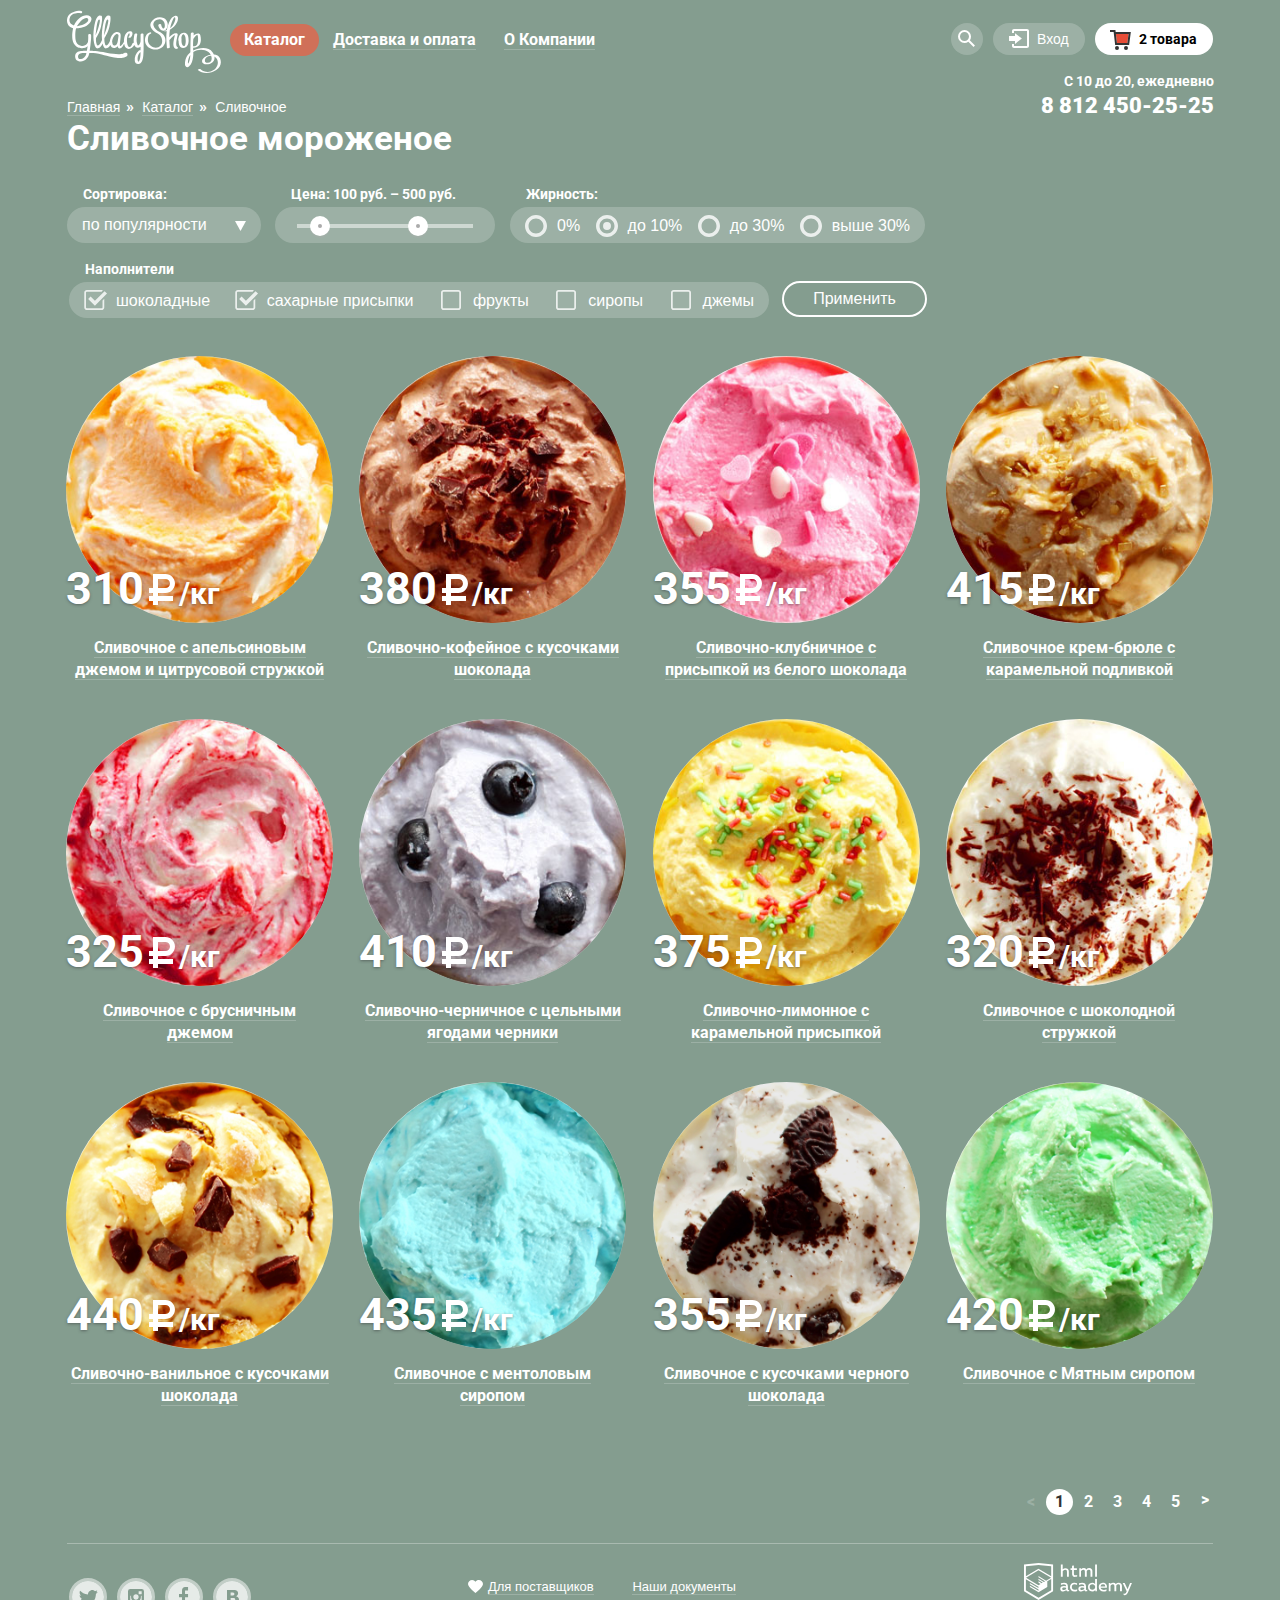
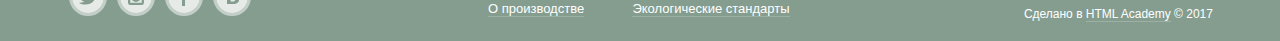
==== commit 19051b58: "Внес правки" ====
--- a/catalog.html
+++ b/catalog.html
@@ -1,6 +1,5 @@
 <!DOCTYPE html>
 <html lang="ru">
-
 <head>
   <meta charset="utf-8">
   <title>HTML Academy: Глейси</title>
@@ -9,7 +8,8 @@
   <link rel="stylesheet" href="css/glassy.css">
 </head>
 <body>
-    <header class="main header">
+  <div class="container container-catalog">
+    <header class="main header ">
         <h1 class="visually-hidden">Магазин мороженного Gllacy</h1>
         <img class="main logo" src="img/logo.svg" width="154" height="64" alt="Магазин мороеженого Gllacy">
         <nav class="menu-container">
@@ -37,44 +37,48 @@
                     <span class="visually-hidden">
                       Поиск
                     </span>
-                    <svg xmlns="http://www.w3.org/2000/svg" xmlns:xlink="http://www.w3.org/1999/xlink" width="17" height="17" viewBox="0 0 17 17">
+                    <svg class="search-sv" xmlns="http://www.w3.org/2000/svg" xmlns:xlink="http://www.w3.org/1999/xlink" width="17" height="17" viewBox="0 0 17 17">
                       <path fill="#fff" d="M16.958 15.527L11.75 10.32A6.455 6.455 0 0 0 13 6.5 6.5 6.5 0 1 0 6.5 13a6.465 6.465 0 0 0 3.839-1.263l5.205 5.204 1.414-1.414zM6.5 11C4.019 11 2 8.981 2 6.5S4.019 2 6.5 2 11 4.019 11 6.5 8.981 11 6.5 11z"/>
                     </svg>
                   </a>
+                  <div class="modal-wrap">
                   <div class="modal form-wrap search-form-wrapper">
                     <form class="search-form" action="https://echo.htmlacademy.ru">
                       <input type="search" name="search-form" placeholder="Что ищем?" />
 
                     </form>
                   </div>
+                  </div>
                 </li>
-            <li class="main-search">
-              <a class="authorization-form-link" href="#">
-                <svg xmlns="http://www.w3.org/2000/svg" xmlns:xlink="http://www.w3.org/1999/xlink" width="21" height="19" viewBox="0 0 21 19">
-                  <g fill="#000">
-                    <path d="M6 14.875L12.917 9.5 6 4.125v2.917H-.042v4.917H6z" />
-                    <path d="M18 0H5C3.9 0 3 .9 3 2v2h2V2h13v15H5v-2H3v2c0 1.1.9 2 2 2h13c1.1 0 2-.9 2-2V2c0-1.1-.9-2-2-2z"/>
-                  </g>
-                </svg>
-                <div class="link-wrapper">
-                  Вход
+                <li class="main-authorization">
+                  <a class="authorization-form-link" href="#">
+                    <svg xmlns="http://www.w3.org/2000/svg" xmlns:xlink="http://www.w3.org/1999/xlink" width="21" height="19" viewBox="0 0 21 19">
+                      <g fill="#000">
+                        <path d="M6 14.875L12.917 9.5 6 4.125v2.917H-.042v4.917H6z" />
+                        <path d="M18 0H5C3.9 0 3 .9 3 2v2h2V2h13v15H5v-2H3v2c0 1.1.9 2 2 2h13c1.1 0 2-.9 2-2V2c0-1.1-.9-2-2-2z"/>
+                      </g>
+                    </svg>
+                    <div class="link-wrapper">
+                      Вход
+                    </div>
+                  </a>
+                  <div class="modal-wrap">
+                  <div class="modal form-wrap form-authorization-wrapper">
+                    <h2 class="visually-hidden">Форма авторизации на сайте Gllacy</h2>
+                    <form class="authorization-form">
+                      <label for="auth-e-mail-field" class="visually-hidden">Электронная почта</label>
+                      <input id="auth-e-mail-field" type="email" name="authorization-form" placeholder="Электронная почта">
+                      <label for="auth-password-field" class="visually-hidden">Пароль</label>
+                      <input id="auth-password-field" type="password" name="authorization-form" placeholder="Пароль">
+                      <button type="submit" class="btn form-btn" aria-label="Авторизоваться на сайте">Войти</button>
+                    </form>
+                    <ul class="additional-links">
+                      <li><a href="#">Забыли пароль?</a></li>
+                      <li><a href="#">Новая регистрация</a></li>
+                    </ul>
+                  </div>
                 </div>
-              </a>
-              <div class="modal form-wrap form-authorization-wrapper">
-                  <h2 class="visually-hidden">Форма авторизации на сайте Gllacy</h2>
-                  <form class="authorization-form">
-                    <label for="auth-e-mail-field" class="visually-hidden">Электронная почта</label>
-                    <input id="auth-e-mail-field" type="email" name="authorization-form" placeholder="Электронная почта">
-                    <label for="auth-password-field" class="visually-hidden">Пароль</label>
-                    <input id="auth-password-field" type="password" name="authorization-form" placeholder="Пароль">
-                    <button type="submit" class="btn form-btn" aria-label="Авторизоваться на сайте">Войти</button>
-                  </form>
-                  <ul class="additional-links">
-                    <li><a href="#">Забыли пароль?</a></li>
-                    <li><a href="#">Новая регистрация</a></li>
-                  </ul>
-                </div>
-            </li>
+                </li>
             <li class="main-cart">
               <a class="cart-link cart-with-goods" href="#">
                 <span class="visually-hidden">Корзина</span>
@@ -86,6 +90,7 @@
                   </g>
                 </svg>
               </a>
+              <div class="modal-wrap">
               <div class="modal form-wrap cart-popup">
                   <div class="cart-wrapper">
                   <div class="cart-product-table">
@@ -99,9 +104,9 @@
                         <p class="cart-product-info">Пломбир с апельсиновым джемом</p>
                       </div>
                       <div class="cart-popup-calculation">
-                        <p class="cart-product-weight-price">1,5 кг х <span class="lighter">&nbsp200</span>&nbspруб.</p>
-                      </div>
-                      <div class="cart-popup-total"><span class="cart-product-total-price">300 руб.</span></div>
+                        <p class="cart-product-weight-price">1,5 кг х <span class="lighter">&nbsp;200</span>&nbsp;руб.</p>
+                      </div>
+                      <div class="cart-popup-total"><span class="cart-product-total-price">&nbsp;300руб.</span></div>
                       <div class="cart-delete-btn">
                         <button class="delete-btn" type="button" aria-label="удалить строку">Х</button>
                       </div>
@@ -113,15 +118,16 @@
                         <p class="cart-product-info">Клубничный пломбир с присыпкой из белого шоколада</p>
                       </div>
                       <div class="cart-popup-calculation">
-                        <p class="cart-product-weight-price">1,5 кг х <span class="lighter">&nbsp300</span>&nbspруб.</p>
-                      </div class="cart-popup-total">
-                      <div class="cart-popup-total"><span class="cart-product-total-price">450 руб.</span></div>
+                        <p class="cart-product-weight-price">1,5 кг х <span class="lighter"> &nbsp; 300</span> &nbsp; руб.</p>
+                      </div>
+                      <div class="cart-popup-total"><span class="cart-product-total-price"> &nbsp;450 руб.</span></div>
                     </div>
                   <div class="stroke"></div>
-                  <p class="cart-overall-price"><span>Итого:</span><span class="overall-price">&nbsp750 руб.</span></p>
+                  <p class="cart-overall-price"><span>Итого:</span><span class="overall-price"> &nbsp; 750 руб.</span></p>
                   <a href="#" class="btn cart-submit-btn" aria-label="Быстрый просмотр товара">Оформить заказ</a>
                   </div>
                 </div>
+               </div>
             </li>
           </ul>
         </nav>
@@ -129,18 +135,19 @@
           С 10 до 20, ежедневно<br>
           <b>8 812 450-25-25</b>
         </p>
+        <nav class="catalog-breadcrumbs">
+            <h3 class="visually-hidden">Адрес сайта:</h3>
+            <ul class="breadcrumbs-links">
+              <li class="first-child breadcrumbs-links-li"><a href="index.html">Главная</a></li>
+              <li class="second-child breadcrumbs-links-li"><a href="#">Каталог</a></li>
+              <li class="third-child breadcrumbs-links-li breadcrumbs-links-current"><a href="#">Сливочное</a></li>
+            </ul>
+          </nav>
       </header>
-  <nav class="catalog-breadcrumbs">
-    <h3 class="visually-hidden">Адрес сайта:</h3>
-    <ul class="breadcrumbs-links">
-      <li class="first-child breadcrumbs-links-li"><a href="index.html">Главная</a></li>
-      <li class="second-child breadcrumbs-links-li"><a href="#">Каталог</a></li>
-      <li class="third-child breadcrumbs-links-li breadcrumbs-links-current"><a href="#">Сливочное</a></li>
-    </ul>
-  </nav>
+
   <main id="catalog" class="cream-content">
     <section class="products">
-      <h2 class="catalog-page-heading">Сливочное мороженное</h2>
+      <h2 class="catalog-page-heading">Сливочное мороженое</h2>
       <section class="sort-filter">
         <h3 class="visually-hidden">Фильтры товаров</h3>
         <form class="sort-filter-form" action="https://echo.htmlacademy.ru" method="POST">
@@ -155,7 +162,6 @@
             <svg class="select-icon-down" xmlns="http://www.w3.org/2000/svg" width="11" height="10" viewBox="0 0 11 10">
               <path class="select-icon-fill" fill="#231F20" d="M5.5 10L0 0h11"/>
             </svg>
-          </label>
           </div>
           <div class="filter-element-wrapper2">
               <label for="sort-price-range">Цена: 100 руб. – 500 руб.</label>
@@ -171,28 +177,24 @@
             <legend>Жирность:</legend>
             <ul class="sort-filter-fat">
               <li>
-                <label class="sort-filter-fat-label" for="sort-fat-0">0%
+                <label class="sort-filter-fat-label" for="sort-fat-0">0%</label>
                 <input id="sort-fat-0" name="sort-fat" type="radio" value="0%">
                 <div class="sort-filter-fat-radio"></div>
-              </label>
-              </li>
-              <li>
-                 <label class="sort-filter-fat-label" for="sort-fat-lower10">до 10%
+              </li>
+              <li>
+                 <label class="sort-filter-fat-label" for="sort-fat-lower10">до 10%</label>
                 <input id="sort-fat-lower10" name="sort-fat" type="radio" value="до 10%" checked>
                 <div class="sort-filter-fat-radio"></div>
-              </label>
-              </li>
-              <li>
-                <label class="sort-filter-fat-label" for="sort-fat-lower30">до 30%
+              </li>
+              <li>
+                <label class="sort-filter-fat-label" for="sort-fat-lower30">до 30%</label>
                 <input id="sort-fat-lower30" name="sort-fat" type="radio" value="до 30%">
                 <div class="sort-filter-fat-radio"></div>
-              </label>
-              </li>
-              <li>
-                <label class="sort-filter-fat-label" for="sort-fat-more30">выше 30%
+              </li>
+              <li>
+                <label class="sort-filter-fat-label" for="sort-fat-more30">выше 30%</label>
                 <input id="sort-fat-more30" name="sort-fat" type="radio" value="выше 30%">
                 <div class="sort-filter-fat-radio"></div>
-              </label>
               </li>
             </ul>
           </fieldset>
@@ -200,33 +202,28 @@
             <legend>Наполнители</legend>
             <ul class="sort-filter-addings">
               <li>
-                <label for="addings-choco">шоколадные
+                <label for="addings-choco">шоколадные</label>
                 <input id="addings-choco" type="checkbox" name="sort-form-addings" value="choco" checked>
                 <div class="sort-filter-addings-check"></div>
-              </label>
-              </li>
-              <li>
-                <label for="addings-shugar">сахарные присыпки
+              </li>
+              <li>
+                <label for="addings-shugar">сахарные присыпки </label>
                 <input id="addings-shugar" type="checkbox" name="sort-form-addings" value="sugar" checked>
                 <div class="sort-filter-addings-check"></div>
-              </label>
-              </li>
-              <li>
-                <label for="addings-fruits">фрукты
+              </li>
+              <li>
+                <label for="addings-fruits">фрукты</label>
                 <input id="addings-fruits" type="checkbox" name="sort-form-addings"  value="fruits">
                 <div class="sort-filter-addings-check"></div>
-              </label>
-              </li>
-              <li>
-                <label for="addings-syrup">сиропы
+              </li>
+              <li>
+                <label for="addings-syrup">сиропы</label>
                 <input id="addings-syrup" type="checkbox" name="sort-form-addings" value="syrup">
                 <div class="sort-filter-addings-check"></div>
-              </label>
-              </li>
-              <li><label for="addings-jam">джемы
+              </li>
+              <li><label for="addings-jam">джемы</label>
                 <input id="addings-jam" type="checkbox" name="sort-form-addings" value="jam">
                 <div class="sort-filter-addings-check"></div>
-              </label>
               </li>
             </ul>
           </fieldset>
@@ -454,11 +451,13 @@
         </ul>
       </nav>
       <div class="branding">
-        <img class="footer-logo" src="img/logo-htmlacademy.svg" width="108" height="39" alt="htmlacademy">
-        <p class="branding-text">Сделано в <a href="#" class="small-link">HTML Academy</a> © 2017</p>
+          <a href="https://htmlacademy.ru/intensive/htmlcss" class="logo-link"><img class="footer-logo" src="img/logo-htmlacademy.svg" width="108" height="39" alt="htmlacademy"></a>
+        <p class="branding-text">Сделано в <a href="https://htmlacademy.ru/intensive/htmlcss" class="small-link">HTML Academy</a> © 2017</p>
       </div>
     </footer>
+  </div>
     <script src="js/gllacy.js"></script>
+
 </body>
 
 </html>
--- a/css/glassy.css
+++ b/css/glassy.css
@@ -1,10 +1,15 @@
 /*Базовая стилизация*/
 
+@font-face {
+  font-family: Roboto; /* Гарнитура шрифта */
+  src: url(../fonts/Roboto-Medium.ttf);
+  src: url(../fonts/Roboto-Regular.ttf);
+  src: url(../fonts/Roboto-Bold.ttf);
+}
+
 body {
-  margin: 0 auto;
   padding: 0;
   position: relative;
-  width: 1200px;
 
   font: 16px 'Roboto', sans-serif;
   line-height: 22px;
@@ -116,6 +121,7 @@
 
 .catalog-link-1lv {
   position: relative;
+  z-index: 40;
 }
 
 .header-navigation .catalog-link-1lv:hover {
@@ -123,6 +129,8 @@
   border-bottom: none;
 }
 
+
+
 .header-navigation li:active {
   background-color: #f7f6f3;
   box-shadow: inset 0px 2px 1px 0px rgba(105, 105, 105, 0.8);
@@ -130,6 +138,7 @@
 
 .catalog-link-1lv:hover  a{
   color: #323232;
+  background: transparent;
 }
 
 .catalog-link-1lv:hover .catalog-second-level {
@@ -203,19 +212,7 @@
   top: 38px;
 }
 
-.catalog-second-level a:hover {
-  background-color: #fbded8;
-}
-
-.catalog-second-level a:active {
-  background-color: #f6b5a5;
-
-}
-
-.catalog-second-level a:active {
-  background-color: #d07058;
-  color: #ffffff;
-}
+
 
 .header-user-navigation li{
   list-style: none;
@@ -495,9 +492,14 @@
 }
 
  .current-page a,
- .pagination a:active,
- .current-page a:hover {
+ .pagination a:active,  {
   background-color: #ffffff;
+  color: #323232;
+  text-decoration: none;
+}
+
+.current-page a:hover {
+  background: transparent;
   color: #323232;
   text-decoration: none;
 }
@@ -626,7 +628,7 @@
 }
 
 .header-navigation {
-  width: 600px;
+  width: 400px;
   justify-content: flex-start;
 }
 
@@ -708,6 +710,10 @@
   list-style: none;
 }
 
+.cream-content {
+  margin-top: -4px;
+}
+
 .cream-content .product{
   margin-bottom: 25px;
 }
@@ -767,12 +773,15 @@
 
 /*Macro-flex-catalog*/
 
+
 .breadcrumbs-links{
   list-style: none;
   display: flex;
   justify-content: flex-start;
   padding: 0;
-  margin: 0 27px;
+  margin-right: auto;
+  min-width: 500px;
+  margin-bottom: 0;
 }
 
 .breadcrumbs-links a {
@@ -789,9 +798,7 @@
 
 .catalog-breadcrumbs {
   position: relative;
-  margin-top: -25px;
-  z-index: 15;
-
+  margin-top: -40px;
 }
 
 .breadcrumbs-links li:not(:first-child) {
@@ -900,14 +907,49 @@
 }
 
 .header-navigation .modal-wrap {
-  display: none;
-  position: absolute;
-  padding-top: 15px;
   width: 143px;
   height: 172px;
   top: 22px;
   left: -6px;
 }
+
+.modal-wrap{
+  display: none;
+  position: absolute;
+  padding-top: 15px;
+}
+
+.main-search:hover  .modal-wrap{
+  top: 20px;
+  left: -310px;
+  display: block;
+
+}
+
+.form-authorization-wrapper {
+  display: block;
+  z-index: 5;
+  height: 180px;
+}
+
+.main-authorization:hover .modal-wrap{
+  display: block;
+  top: 20px;
+  right: -2px;
+  z-index: 40;
+}
+
+.main-cart .cart-popup {
+  display: block
+}
+
+.main-cart:hover .modal-wrap{
+  display: block;
+  top: 20px;
+  z-index: 40;
+  left: -422px;
+}
+
 
 .search-form-link,
 .authorization-form-link,
@@ -1010,9 +1052,14 @@
   margin-bottom: 0;
 }
 
+.container-catalog .header-info{
+  bottom: -9px;
+  right: 26px;
+}
+
 .header-info b {
   display: block;
-  margin-bottom: 10px;
+  margin-bottom: 11px;
   margin-top: 5px;
 }
 
@@ -1158,8 +1205,6 @@
   left: -12px;
 }
 
-
-
 .main-content .gllacy-features {
   position: relative;
   margin-top: -30px;
@@ -1177,6 +1222,11 @@
 .features-wrapper h2 {
   margin: 0;
   margin-bottom: 7px;
+  font-weight: medium;
+}
+
+.features-wrapper ul {
+  list-style: none;
 }
 
 .feature-list-entity {
@@ -1405,10 +1455,11 @@
 
 .search-form-wrapper {
   box-sizing: border-box;
-  top: 35px;
+  top: 0;
   left: -310px;
   padding: 20px 15px;
   z-index: 5;
+  display: block;
 }
 
 .search-form input{
@@ -1422,10 +1473,10 @@
 }
 
 .form-authorization-wrapper {
-  padding: 20px 18px;
+  padding: 20px 18px 16px 18px;
   z-index: 5;
-  top: 36px;
-  right: -2px;
+  top: 0px;
+  right: 0px;
 }
 
 .authorization-form input{
@@ -1464,8 +1515,15 @@
 }
 
 .additional-links li{
-  margin: 0;
-}
+    margin: 0;
+  margin-top: -1px;
+}
+
+.additional-links li:last-child {
+  margin-top: -1px;
+}
+
+
 
 .main-feedback {
     top: 330px;
@@ -1555,16 +1613,13 @@
   border: none;
 }
 
-.Shape_117_copy {
-  background-color: rgb(208, 112, 88);
-  position: absolute;
-  left: 366px;
-  top: 555px;
-  width: 87px;
-  height: 32px;
-  z-index: 340;
-}
-
+.catalog-second-level a:hover {
+  background-color: #fbded8;
+}
+
+.catalog-second-level a:active {
+  background-color: #f6b5a5;
+}
 .header-user-navigation .cart-with-goods {
   background: #ffffff url("../img/basket-red.svg") no-repeat 15px 7px;
   width: 118px;
@@ -1585,9 +1640,9 @@
 }
 
 .cart-popup {
-  top: 35px;
-  left: -422px;
-  padding: 21px 14px 20px 14px;
+  top: 0;
+  left: 0;
+  padding: 21px 14px 20px 18px;
   z-index: 5;
 }
 
@@ -1596,9 +1651,9 @@
   justify-content: start;
   flex-wrap: wrap;
   position: relative;
-  margin: 0 4px;
+  margin: 0 2px;
   font-weight: 400;
-  padding: 0 7px;
+  padding: 0 8px 0 4px;
 }
 
 .cart-product-table div {
@@ -1649,6 +1704,10 @@
   transform: rotate(-45deg);
 }
 
+.cart-img img {
+  border-radius: 50%;
+}
+
 .cart-popup-info {
   margin-left: 14px;
   display: flex;
@@ -1666,7 +1725,7 @@
 .cart-popup-calculation {
   display: flex;
   align-self: center;
-  margin-left: 29px;
+  margin-left: 27px;
 }
 
 .cart-product-table .cart-product-info{
@@ -1682,8 +1741,8 @@
 }
 
 .cart-popup-total {
-  margin-left: 29px;
-  margin-right: 2px;
+  margin-left: 23px;
+  margin-right: 3px;
 }
 
  .cart-popup .stroke {
@@ -1744,15 +1803,16 @@
   right: 16px;
 }
 
-.sort-filter .select-black {
+.filter-element-wrapper1 path{
+  fill: #fff;
+}
+
+.filter-element-wrapper1:hover path{
+  fill: #000;
+}
+
+.filter-element-wrapper1:hover select{
   color: #000000;
-}
-
-.select-icon-fill{
-  fill: #fff;
-}
-  .black-fill{
-  fill: #000;
 }
 
 .filter-element-wrapper1 {
@@ -1857,6 +1917,12 @@
   opacity: 0.8;
 }
 
+.fat-filter label,
+.addings-filter label{
+  box-sizing: border-box;
+  z-index: 5;
+}
+
 input:checked ~ .sort-filter-fat-radio{
   background: url("../img/radio-on.svg") no-repeat 0 0;
   background-size: 22px 22px;
@@ -1977,11 +2043,6 @@
 .pagination a:hover{
   background: transparent;
 }
-
-.cream-content {
-
-}
-
 .cream-content::after{
   display: block;
   content: "";
@@ -2009,6 +2070,13 @@
   z-index:30;
 }
 
+.footer .logo-link{
+  border-bottom: none;
+}
+
+
+
+
 /*Slider*/
 
 .page-wrapper {
@@ -2040,12 +2108,15 @@
 }
 
 .container {
-  width: 1200px;
+  max-width: 1200px;
   margin: 0 auto;
   padding: 0;
-}
-
-
+  min-width: 940px;
+}
+
+.container-catalog {
+  margin-top: 10px;
+}
 
 .main-header {
   /* Для демонстрации */
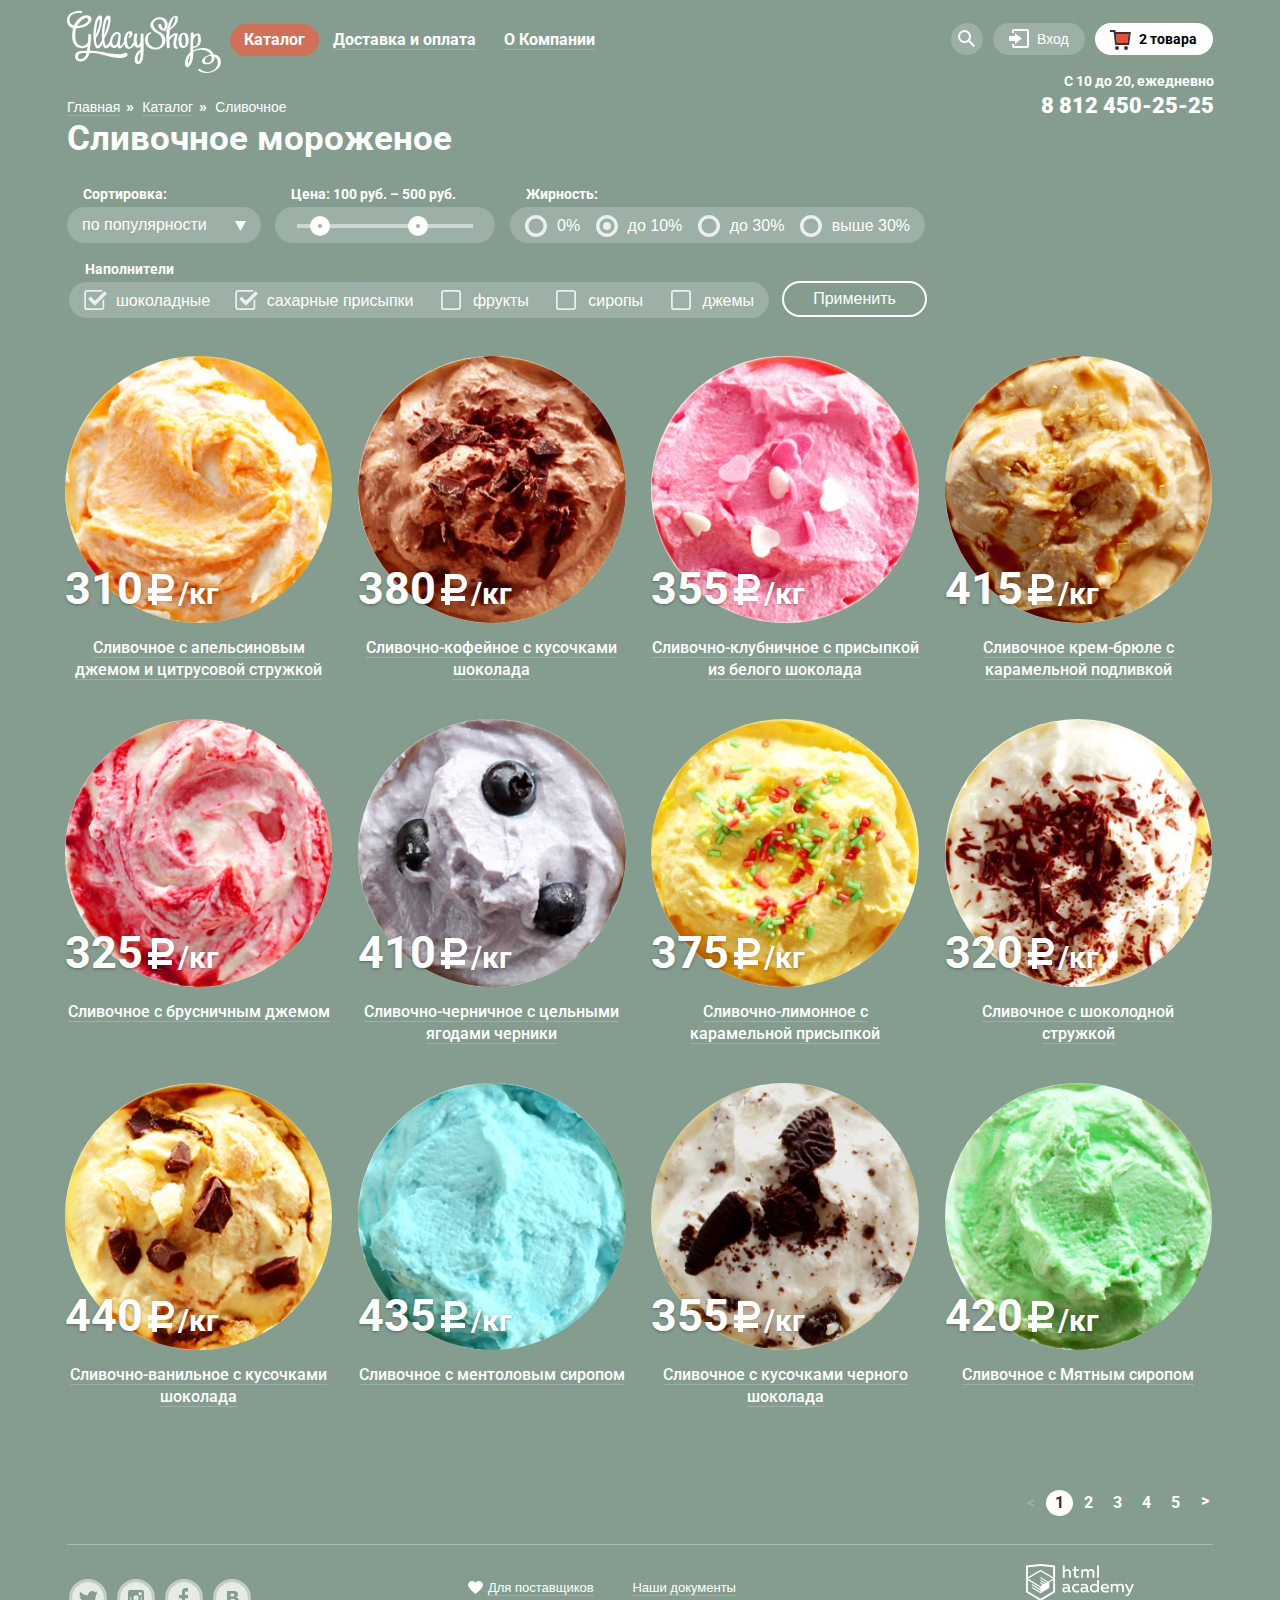
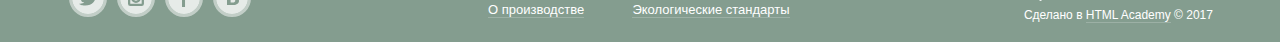
==== commit b0d0c25f: "Добавил оверлей, мин версии css и js, background-color" ====
--- a/catalog.html
+++ b/catalog.html
@@ -5,7 +5,7 @@
   <title>HTML Academy: Глейси</title>
   <link href="https://fonts.googleapis.com/css?family=Roboto:400,700" rel="stylesheet">
   <link rel="stylesheet" href="css/normalize.css">
-  <link rel="stylesheet" href="css/glassy.css">
+  <link rel="stylesheet" href="css/glassy-min.css">
 </head>
 <body>
   <div class="container container-catalog">
@@ -395,13 +395,13 @@
     <nav class="pagination">
       <h3 class="visually-hidden">Постраничная навигация</h3>
       <ul class="pagination-list">
-        <li class="pagination-child pagination-previos pagination-disabled"><a><</a></li>
+        <li class="pagination-child pagination-previos pagination-disabled"><a>&lt;</a></li>
         <li class="pagination-child current-page"><a class="current-page">1</a></li>
-        <li class="pagination-child"><a href="#">2</a href="#"></li>
-        <li class="pagination-child"><a href="#">3</a href="#"></li>
-        <li class="pagination-child"><a href="#">4</a href="#"></li>
-        <li class="pagination-child"><a href="#">5</a href="#"></li>
-        <li class="pagination-child more"><a href="#"></a href="#"></li>
+        <li class="pagination-child"><a href="#">2</a></li>
+        <li class="pagination-child"><a href="#">3</a></li>
+        <li class="pagination-child"><a href="#">4</a></li>
+        <li class="pagination-child"><a href="#">5</a></li>
+        <li class="pagination-child more"><a href="#"></a></li>
       </ul>
     </nav>
   </main>
@@ -456,7 +456,7 @@
       </div>
     </footer>
   </div>
-    <script src="js/gllacy.js"></script>
+    <script src="js/gllacy-min.js"></script>
 
 </body>
 
--- a/css/glassy-min.css
+++ b/css/glassy-min.css
@@ -0,0 +1 @@
+@font-face{font-family:Roboto;src:url(../fonts/Roboto-Medium.ttf);src:url(../fonts/Roboto-Regular.ttf);src:url(../fonts/Roboto-Bold.ttf)}body{padding:0;position:relative;font:16px 'Roboto',sans-serif;line-height:22px;color:#fff;font-weight:700;background-color:#849d8f}a{color:#fff}.page-wrapper a:hover,.page-wrapper a:active{color:#ffbc9e}.img{width:100%;height:auto}.page-wrapper{padding-top:9px}.header{padding:0 2.25%}.header-navigation{padding-left:0}.header-user-navigation{padding-left:0}input,textarea{color:#323232;font-size:16px;line-height:24px;font-family:'Roboto',Arial,sans-serif;border:1px solid #b2b2b2;border-radius:5px;-webkit-box-sizing:content-box;box-sizing:content-box;padding:1px;outline:none}input::-webkit-input-placeholder{font-size:14px;line-height:24px;color:#999;font-family:'Roboto',Arial,sans-serif}input:-ms-input-placeholder{font-size:14px;line-height:24px;color:#999;font-family:'Roboto',Arial,sans-serif}input::-ms-input-placeholder{font-size:14px;line-height:24px;color:#999;font-family:'Roboto',Arial,sans-serif}input::placeholder{font-size:14px;line-height:24px;color:#999;font-family:'Roboto',Arial,sans-serif}input:hover,textarea:hover{border:2px solid #9a9a9a;padding:0}input:focus,textarea:focus{border:2px solid #2e88e4;padding:0}.form-wrap{background-color:#f8f7f4;color:#323232}.header-user-navigation a{background-color:rgba(255,255,255,.2)}.modal a{color:#000;background:transparent}.modal .btn{color:#fff;background-image:-webkit-gradient(linear,left bottom,left top,from(rgb(231,74,53)),to(rgb(242,104,67)));background-image:-webkit-linear-gradient(bottom,rgb(231,74,53) 0%,rgb(242,104,67) 100%);background-image:-o-linear-gradient(bottom,rgb(231,74,53) 0%,rgb(242,104,67) 100%);background-image:linear-gradient(0deg,rgb(231,74,53) 0%,rgb(242,104,67) 100%)}.modal a:hover{color:#e84d37;border-bottom-color:#e84d37}.modal a:active{color:#e84d37;border-bottom-color:#e84d37}.header-navigation li{list-style:none;background:transparent;padding:5px 14px 5px;border-radius:20px}.catalog-link-1lv{position:relative;z-index:40}.header-navigation .catalog-link-1lv:hover{background-color:rgb(247,246,243);border-bottom:none}.header-navigation li:active{background-color:#f7f6f3;-webkit-box-shadow:inset 0 2px 1px 0 rgba(105,105,105,.8);box-shadow:inset 0 2px 1px 0 rgba(105,105,105,.8)}.catalog-link-1lv:hover a{color:#323232;background:transparent}.catalog-link-1lv:hover .catalog-second-level{display:block;position:absolute;border-radius:5px;background-color:#f7f6f3;padding:0;z-index:15;padding-bottom:4px}.catalog-link-1lv:hover .modal-wrap{display:block}.catalog-link-1lv>a{line-height:18px;font-weight:700;text-decoration:none;border-bottom:1px solid rgba(255,255,255,.2)}.catalog-link-1lv>a:active{text-decoration:none;border-bottom:0}.catalog-second-level li{padding:0;border-radius:0}.catalog-second-level a{display:block;color:#323232;text-decoration:none;font-size:14px;line-height:16px;font-weight:400;min-width:105px;padding:7px 19px 8px 19px;border-radius:0;margin:1px 0}.second-level-link:first-child a{border-top-left-radius:5px;border-top-right-radius:5px;font-weight:700}.new a{-webkit-box-sizing:border-box;box-sizing:border-box;height:39px;vertical-align:middle;margin:0;padding-left:20px;padding-top:11px}.new a::after{position:absolute;content:"";width:80%;padding:0 6px;height:1px;background:rgba(0,0,0,.2);left:6px;top:38px}.header-user-navigation li{list-style:none}.form-authorization .btn{width:100px;height:45px;line-height:45px;border-radius:20px}.form-authorization button{font-size:18px;line-height:24px}.additional-links a{font-size:13px;line-height:24px}.header-info{font-size:14px;line-height:16px}.header-info b{font-size:22px;line-height:24px}.btn{background-image:-webkit-gradient(linear,left bottom,left top,from(rgb(231,74,53)),to(rgb(242,104,67)));background-image:-webkit-linear-gradient(bottom,rgb(231,74,53) 0%,rgb(242,104,67) 100%);background-image:-o-linear-gradient(bottom,rgb(231,74,53) 0%,rgb(242,104,67) 100%);background-image:linear-gradient(0deg,rgb(231,74,53) 0%,rgb(242,104,67) 100%);-webkit-box-shadow:0 2px 2px 0 rgba(172,16,0,.64);box-shadow:0 2px 2px 0 rgba(172,16,0,.64)}.btn:hover{background-image:-webkit-gradient(linear,left bottom,left top,from(rgb(236,111,94)),to(rgb(245,134,105)));background-image:-webkit-linear-gradient(bottom,rgb(236,111,94) 0%,rgb(245,134,105) 100%);background-image:-o-linear-gradient(bottom,rgb(236,111,94) 0%,rgb(245,134,105) 100%);background-image:linear-gradient(0deg,rgb(236,111,94) 0%,rgb(245,134,105) 100%);-webkit-box-shadow:0 2px 2px 0 rgba(172,16,0,.64);box-shadow:0 2px 2px 0 rgba(172,16,0,.64)}.btn:active{background-image:-webkit-gradient(linear,left bottom,left top,from(rgb(225,97,62)),to(rgb(215,70,50)));background-image:-webkit-linear-gradient(bottom,rgb(225,97,62) 0%,rgb(215,70,50) 100%);background-image:-o-linear-gradient(bottom,rgb(225,97,62) 0%,rgb(215,70,50) 100%);background-image:linear-gradient(0deg,rgb(225,97,62) 0%,rgb(215,70,50) 100%);-webkit-box-shadow:inset 0 2px 2px 0 rgba(148,39,24,.64);box-shadow:inset 0 2px 2px 0 rgba(148,39,24,.64)}.btn{-webkit-box-sizing:border-box;box-sizing:border-box;display:block;text-decoration:none;font-family:"Roboto";color:rgb(255,255,255);font-weight:700;text-align:center;border:none;margin:auto;font-size:18px;line-height:24px;border-radius:30px}.btn:hover{color:rgb(255,255,255)}.take-offer-link:active{color:rgb(255,255,255)}.btn:hover{color:#fff}.main li{list-style:none}.gift-offers h3{font-size:35px;line-height:41px}.gift-offers p{font-size:18px}.free-raspberry{background-image:url(../img/free-raspberry.jpg);background-repeat:no-repeat;background-position:-27px -90px;background-color:#9a1d38}.free-chocolate{background-image:url(../img/free-chocolate.jpg);background-repeat:no-repeat;background-position:-27px -90px;background-color:#3e2419}.free-raspberry .btn{width:165px;height:46px;line-height:46px}.free-chocolate .btn{width:189px;height:46px;line-height:46px}.price{font-size:45px;line-height:45px;text-shadow:0 1px 3px rgba(49,50,53,.5)}.weight{font-size:30px;line-height:45px;text-shadow:0 1px 3px rgba(49,50,53,.5)}.gllacy-features{padding:0 2.25%;margin-bottom:40px}.gllacy-features h2{font-size:24px;line-height:30px}.featured-blog-article h2{font-size:inherit;line-height:inherit;color:#323232}.full-article-link{color:#323232;font-size:24px;line-height:30px}.featured-blog-article a:hover,.featured-blog-article a:active{color:#e84d37}.featured-blog-article{background-color:#fff;background-image:url(../img/blog-strawberry.jpg);background-repeat:no-repeat}.e-mail-subscribe{color:#5a5a5a;background-image:url(../img/bg-post.svg);background-repeat:no-repeat;padding:10px}.e-mail-subscribe h2{margin-top:0}.e-mail-subscribe-wrapper{background-color:#f8f7f4}.e-mail-subscribe .btn{width:129px;height:44px;line-height:44px;border-radius:20px}.main-map .map-container{width:1200px;height:428px;background-image:url(../img/map.jpg);background-repeat:no-repeat;background-position:0 -110px}.main-contacts{color:#323232;background-color:#fefefd;font-size:14px;line-height:20px}.main-contacts b{font-size:18px;line-height:24px}.main-contacts .btn{width:252px;height:44px;line-height:44px;border-radius:20px}.footer-navigation a{font-size:13px;line-height:18px}.branding-text{font-size:12px;line-height:18px}.main-feedback p{color:#323232;font-size:24px;line-height:28px}.main-feedback .btn{width:139px;height:44px;line-height:44px;border-radius:20px}.hit-products{padding:0 27px}.hit-products .btn,.product-grid .btn{width:200px;height:44px;line-height:44px;border-radius:20px}.product{width:23.29%;position:relative;margin-right:1px}.product-img-link{max-width:267px}.product-img-link,.product .price{display:block}.product .btn{display:none}.product:hover .btn{display:block}.pagination li{list-style:none}.pagination a{text-decoration:none}.pagination a:hover{background-color:rgba(255,255,255,.2);color:#fff}.current-page a,.pagination a:active,{background-color:#fff;color:#323232;text-decoration:none}.current-page a:hover{background:transparent;color:#323232;text-decoration:none}.cart-product-table{font-size:13px;line-height:16px}.lighter{color:#999}.cart-overall-price{font-size:15px;line-height:18px}.main-cart .btn{width:170px;height:44px;line-height:44px;border-radius:20px}.main-cart .btn{background-color:transparent}.sort-filter select{position:relative;display:block;background-color:rgba(255,255,255,.2);width:194px;height:36px;padding:10px 15px;border-radius:20px;color:#fff;font-size:16px;line-height:16px;font-family:'Roboto',sans-serif;border:none;-webkit-appearance:none;-moz-appearance:none;appearance:none}.sort-filter option{font-size:16px;line-height:36px}.sort-filter select:hover{color:#323232}.sort-filter legend,.sort-filter label{font-size:14px;line-height:16px}.sort-filter fieldset{border:none}.sort-form-btn-submit{display:block;border-style:solid;border-width:2px;border-color:rgb(255,255,255);background-color:rgba(255,255,255,0);border-radius:20px;width:145px;height:41px;font-size:16px;font-family:'Roboto',sans-serif;color:rgb(255,255,255);line-height:18px;outline:none}.sort-form-btn:hover{background-color:#fbfcfb;color:#323232}.sort-form-btn:active{background-color:#eaeaea;-webkit-box-shadow:inset 0 2px 1px 0 rgba(105,105,105,.8);box-shadow:inset 0 2px 1px 0 rgba(105,105,105,.8);border:none;padding:2px}.header{position:relative;display:-webkit-box;display:-ms-flexbox;display:flex;-webkit-box-pack:justify;-ms-flex-pack:justify;justify-content:space-between;-ms-flex-wrap:wrap;flex-wrap:wrap;z-index:10;background-color:transparent}.logo{width:154px;margin-bottom:5px}.header .menu-container{height:40px;position:relative}.header-navigation,.header-user-navigation{margin:0;display:-webkit-box;display:-ms-flexbox;display:flex;-webkit-box-align:center;-ms-flex-align:center;align-items:center;-ms-flex-wrap:wrap;flex-wrap:wrap}.header-navigation{width:400px;-webkit-box-pack:start;-ms-flex-pack:start;justify-content:flex-start}.header-user-navigation{-webkit-box-pack:end;-ms-flex-pack:end;justify-content:flex-end;margin-bottom:60px}.header-user-navigation li:not(:last-child){margin-right:10px}.header-user-navigation li{margin-bottom:5px}.header-info{position:absolute;width:180px;margin-left:auto;bottom:0;right:0}.modal{display:none;-webkit-box-shadow:0 20px 20px 0 rgba(0,0,0,.4);box-shadow:0 20px 20px 0 rgba(0,0,0,.4);border-radius:5px}.catalog-second-level{display:none}.visually-hidden{position:absolute;clip:rect(0 0 0 0);width:1px;height:1px;margin:-1px}.gift-offers,.feature-list,.product-grid,.wrapper-1,.footer{display:-webkit-box;display:-ms-flexbox;display:flex;-webkit-box-pack:justify;-ms-flex-pack:justify;justify-content:space-between}.gift-offers{margin-bottom:40px;padding:0 2.25%}.free-raspberry,.free-chocolate{-webkit-box-sizing:border-box;box-sizing:border-box;-webkit-box-flex:1;-ms-flex-positive:1;flex-grow:1;border-radius:15px}.product-grid{padding:0;margin-left:-1px;margin-top:-1px;list-style:none}.cream-content{margin-top:-4px}.cream-content .product{margin-bottom:25px}.cream-content .product-grid{margin-bottom:22px}.feature-list{margin:0;padding:0;-ms-flex-wrap:wrap;flex-wrap:wrap;-webkit-box-pack:start;-ms-flex-pack:start;justify-content:flex-start}.feature-list li{-webkit-box-sizing:border-box;box-sizing:border-box;width:48.5%;padding-left:57px;font-weight:400}.feature-list li:nth-last-child(odd){margin-left:2.6%}.wrapper-1{margin-bottom:40px;padding:0 2.25%}.e-mail-subscribe{-webkit-box-sizing:border-box;box-sizing:border-box}.main-map{position:relative}.main-contacts{position:absolute;display:block;top:60px;right:27px;width:300px;height:305px;border-radius:20px;padding:20px;z-index:3}.social-links{display:-webkit-box;display:-ms-flexbox;display:flex;width:268px;-webkit-box-align:center;-ms-flex-align:center;align-items:center;-ms-flex-wrap:wrap;flex-wrap:wrap}.footer-navigation-links{width:340px}.breadcrumbs-links{list-style:none;display:-webkit-box;display:-ms-flexbox;display:flex;-webkit-box-pack:start;-ms-flex-pack:start;justify-content:flex-start;padding:0;margin-right:auto;min-width:500px;margin-bottom:0}.breadcrumbs-links a{text-decoration:none;border-bottom:1px solid rgba(255,255,255,.2);font-size:14px;line-height:16px;font-weight:400}.breadcrumbs-links-current a{border-bottom:none}.catalog-breadcrumbs{position:relative;margin-top:-40px}.breadcrumbs-links li:not(:first-child){margin-left:8px}.breadcrumbs-links li:not(:last-child)::after{content:"»";margin-left:6px}.current a{text-decoration:none}.current a::after{content:""}.cream-content{padding:0 2.25%}.cream-content h2{margin:0}.sort-filter-form{display:-webkit-box;display:-ms-flexbox;display:flex;width:860px;-ms-flex-wrap:wrap;flex-wrap:wrap;-webkit-box-pack:justify;-ms-flex-pack:justify;justify-content:space-between;margin-bottom:22px}.sort-filter fieldset{padding:0}.sort-filter ul{list-style:none;display:-webkit-box;display:-ms-flexbox;display:flex;-webkit-box-orient:horizontal;-webkit-box-direction:normal;-ms-flex-direction:row;flex-direction:row;padding:0}.filter-element-wrapper1,.filter-element-wrapper2{display:-webkit-box;display:-ms-flexbox;display:flex;-webkit-box-orient:vertical;-webkit-box-direction:normal;-ms-flex-direction:column;flex-direction:column}.filter-element-wrapper1{width:195px}.filter-element-wrapper2{width:200px}.fat-filter{width:415px}.addings{width:700px}.products .product-grid{-webkit-box-pack:justify;-ms-flex-pack:justify;justify-content:space-between;-ms-flex-wrap:wrap;flex-wrap:wrap}.product-grid li{margin-bottom:40px}.pagination{margin-bottom:28px}.pagination ul{display:-webkit-box;display:-ms-flexbox;display:flex;-webkit-box-pack:end;-ms-flex-pack:end;justify-content:flex-end;list-style:none;padding:0}.pagination-list li:last-child::after{content:">";margin-left:10px}.menu-container{-webkit-box-flex:1;-ms-flex-positive:1;flex-grow:1;margin-top:14px;margin-left:9px}.header-user-navigation{margin-top:13px;margin-left:20px}.header-navigation .modal-wrap{width:143px;height:172px;top:22px;left:-6px}.modal-wrap{display:none;position:absolute;padding-top:15px}.main-search:hover .modal-wrap{top:20px;left:-310px;display:block}.form-authorization-wrapper{display:block;z-index:5;height:180px}.main-authorization:hover .modal-wrap{display:block;top:20px;right:-2px;z-index:40}.main-cart .cart-popup{display:block}.main-cart:hover .modal-wrap{display:block;top:20px;z-index:40;left:-422px}.search-form-link,.authorization-form-link,.cart-link{position:relative;display:block;height:32px}.main-search .search-form-link{position:relative;text-decoration:none;border-radius:50%;width:32px}.search-form-link svg{position:absolute;top:7px;left:7px}.authorization-form-link{width:92px;border-radius:50px}.authorization-form-link svg,.cart-link svg{position:absolute;top:6px;left:16px}.authorization-form-link g{fill:#fff}.search-form-link:hover path{fill:#000}.search-form-link:hover{background:#fff}.authorization-form-link:hover g{fill:#000}.authorization-form-link:hover{background:#fff;color:#000}.authorization-form-link:hover .link-wrapper{color:#000}.cart-link:hover g{fill:#000}.cart-link:hover{background:#fff;color:#000}.link-wrapper,.cart-link::after{font-size:14px;line-height:16px;font-weight:400;position:absolute;top:8px;left:44px}.cart-link{width:100px;border-radius:50px}.cart-link::after{content:"Пусто"}.page-wrapper .cart-link:hover{color:#000}.header-info{position:absolute;text-align:right;bottom:-7px;right:27px;margin-bottom:0}.container-catalog .header-info{bottom:-9px;right:26px}.header-info b{display:block;margin-bottom:11px;margin-top:5px}.gift-offers h3,p{margin:0}.gift-offers p{margin-top:15px}.free-raspberry{margin-right:2.16%}.free-raspberry,.free-chocolate{position:relative;padding:16px 18px 114px;width:46.66%}.gift-offers .take-offer{position:absolute;bottom:24px;right:22px}.main-content .hit-products{position:relative}.hit-products::before{content:"";height:320px;width:1px;position:static}.product-grid .product-img{border-radius:50%;z-index:1;width:100%;height:auto}.product-grid .hit{position:absolute;width:61px;height:62px;background-image:url(../img/hit.svg);background-repeat:no-repeat;font-size:0}.product-grid .price{margin-top:-63px;z-index:5;margin-bottom:21px}.product-grid .weight{position:relative;display:inline-block;padding-left:35px}.product-grid .weight::before{content:"";position:absolute;background-image:url(../img/ruble.svg);background-repeat:no-repeat;width:28px;height:33px;top:1px;left:3px}.title-wrapper a{text-decoration:none;border-bottom:1px solid rgba(255,255,255,.2);font-weight:500}.title-wrapper{margin:0 auto;text-align:center;margin-top:10px;margin-bottom:13px}.product-link{bottom:-37px;position:absolute;margin:0 auto;left:50%;margin-left:-100px;z-index:25}.product:hover .hover-wrap{display:block}.product-grid .hover-wrap{display:none;background-color:rgba(248,247,244,.2);border-bottom-left-radius:5px;border-bottom-right-radius:5px;-webkit-box-shadow:0 20px 20px 0 rgba(0,0,0,.4);box-shadow:0 20px 20px 0 rgba(0,0,0,.4);width:100%;height:60px;position:absolute;left:0;bottom:-60px;z-index:15}.product:hover .hover-block{display:block}.product .hover-block{position:absolute;display:none;width:100%;height:100%;background-color:rgba(248,247,244,.2);border-radius:5px;-webkit-box-shadow:0 20px 20px 0 rgba(0,0,0,.4);box-shadow:0 20px 20px 0 rgba(0,0,0,.4);z-index:20;padding:6px 12px 60px;top:-6px;left:-12px}.main-content .gllacy-features{position:relative;margin-top:-30px;z-index:5}.features-wrapper{background-image:url(../img/waffle.jpg);background-repeat:repeat-x;border-radius:15px;padding:25px 1.74% 15px;color:#323232}.features-wrapper h2{margin:0;margin-bottom:7px;font-weight:500}.features-wrapper ul{list-style:none}.feature-list-entity{padding-top:12px;padding-bottom:10px}.feature-list-entity:nth-child(1){background:url(../img/ice-cream.svg) no-repeat}.feature-list-entity:nth-child(2){background:url(../img/cow.svg) no-repeat}.feature-list-entity:nth-child(3){background:url(../img/eco.svg) no-repeat}.feature-list-entity:nth-child(4){background:url(../img/thermometer.svg) no-repeat}.wrapper-1 .featured-blog-article,.wrapper-1 .e-mail-subscribe{position:relative;width:46.66px;-webkit-box-sizing:border-box;box-sizing:border-box;-webkit-box-flex:1;-ms-flex-positive:1;flex-grow:1;border-radius:15px}.e-mail-subscribe{padding:5px;margin-left:2.16%;max-height:221px}.featured-blog-article{padding:24px 20px 80px;background-position:-25px -135px}.e-mail-subscribe-wrapper{padding:30px 20px 75px;border-radius:15px;font-weight:400;position:relative;min-height:105px}.featured-blog-article h2{margin:0;margin-bottom:5px}.full-article-link{display:inline-block;max-width:300px;text-decoration:underline}.e-mail-subscribe-input{display:block;-webkit-box-sizing:border-box;box-sizing:border-box;width:calc(100% - 141px)}.e-mail-subscribe-form{position:absolute;display:-webkit-box;display:-ms-flexbox;display:flex;-webkit-box-pack:justify;-ms-flex-pack:justify;justify-content:space-between;-ms-flex-wrap:wrap;flex-wrap:wrap;margin-bottom:7px;width:calc(100% - 40px);bottom:30px}.e-mail-subscribe-form input[type=email]{-webkit-box-flex:1;-ms-flex-positive:1;flex-grow:1;margin-right:12px;padding-left:15px;border:1px solid #b2b2b2}.e-mail-subscribe-form input[type=email]::-webkit-input-placeholder{font-size:16px}.e-mail-subscribe-form input[type=email]:-ms-input-placeholder{font-size:16px}.e-mail-subscribe-form input[type=email]::-ms-input-placeholder{font-size:16px}.e-mail-subscribe-form input[type=email]::placeholder{font-size:16px}.e-mail-subscribe-form input[type=email]:focus{border:2px solid #2e88e4}.main-contacts{-webkit-box-sizing:border-box;box-sizing:border-box;width:302px;padding:30px 30px 30px 25px;border-radius:15px;font-weight:400}.first-contacts-elem{display:block;width:150px;margin-bottom:1px}.secont-contacts-elem{margin-bottom:18px}.third-contacts-elem{display:block;margin-bottom:3px}.fourth-contacts-elem{margin-bottom:2px}.main-contacts b{display:block}.contacts-feedback-button{margin-top:25px}.footer{-ms-flex-line-pack:center;align-content:center;padding:18px 2.25%}.social-links{padding:0;margin:0;margin-left:-3px;margin-top:-4px}.social-links a{display:block;width:100%;height:100%}.social-links li{-webkit-box-sizing:border-box;box-sizing:border-box;position:relative;width:38px;height:38px;margin:0 5px;border-radius:50%;border:3px solid rgba(255,255,255,.5);margin-top:12px}.social-links-li:hover{border:3px solid rgba(255,255,255,.7)}i .social-links-li:hover .social-svg{opacity:1}.social-links-li:active{border:3px solid rgba(255,255,255,.7)}.social-links-li:active .social-svg-fill{fill:#e9e9e9;opacity:1}.social-links svg{position:absolute;top:50%;left:50%;-webkit-transform:translate(-50%,-50%);-ms-transform:translate(-50%,-50%);transform:translate(-50%,-50%)}.social-svg{opacity:.8}.footer-navigation-links li{display:inline-block;text-align:left;padding-left:20px;min-width:120px}.footer-navigation-links{margin:13px 0 0 -100px;padding-left:20px;font-weight:400}.footer-navigation-links a{text-decoration:none;border-bottom:1px solid rgba(255,255,255,.2)}.footer-navigation-links .heart{background:url(../img/heart.svg) no-repeat 0 5px}.footer .branding{font-weight:400}.branding a{text-decoration:none;border-bottom:1px solid rgba(255,255,255,.2)}.branding .branding-text{margin-top:-2px}.main-search,.main-authorization{position:relative}.search-form-wrapper{-webkit-box-sizing:border-box;box-sizing:border-box;top:0;left:-310px;padding:20px 15px;z-index:5;display:block}.search-form input{width:280px;padding:9px 15px}.search-form input:hover{padding:8px 14px}.form-authorization-wrapper{padding:20px 18px 16px 18px;z-index:5;top:0;right:0}.authorization-form input{-webkit-box-sizing:border-box;box-sizing:border-box;width:240px;padding:9px 15px;margin-bottom:20px}.authorization-form input:hover{padding:8px 14px}.authorization-form button{width:100px;height:45px;float:left;clear:both}.additional-links{font-weight:400;float:right;padding-left:0}.additional-links a{text-decoration:none;border-bottom:1px solid rgba(0,0,0,.3);line-height:14px}.additional-links li:not(:last-child){margin:0}.additional-links li{margin:0;margin-top:-1px}.additional-links li:last-child{margin-top:-1px}.feedback-form input{padding:9px 15px;display:block;margin-bottom:20px}.feedback-form input:hover{padding:8px 14px}.feedback-form input:focus{padding:8px 14px}.feedback-form input:not(.feedback-text){width:235px}.feedback-form textarea:focus{padding:8px 14px}.feedback-text{display:block;clear:both;padding:9px 15px;width:397px;min-height:135px}.feedback-text:hover{padding:8px 14px}.feedback-btn{display:inline-block;float:right;margin:25px 0 0}.feedback-close{position:absolute;top:14px;right:20px;width:20px;height:20px;font-size:0;background:transparent;border:none}.feedback-close::before{top:0;right:5px;position:absolute;display:block;content:"";width:2px;height:22px;background:#323232;-webkit-transform:rotate(45deg);-ms-transform:rotate(45deg);transform:rotate(45deg)}.feedback-close::after{top:0;right:5px;position:absolute;display:block;content:"";width:2px;height:22px;background:#323232;-webkit-transform:rotate(-45deg);-ms-transform:rotate(-45deg);transform:rotate(-45deg)}.main-feedback .highlighted{margin-bottom:19px}.header-navigation .current-page{background-color:rgb(208,112,88);color:#fff}.current-page a{color:#fff;background:transparent;border:none}.catalog-second-level a:hover{background-color:#fbded8}.catalog-second-level a:active{background-color:#f6b5a5}.header-user-navigation .cart-with-goods{background:#fff url(../img/basket-red.svg) no-repeat 15px 7px;width:118px}.cart-with-goods svg{display:none}.cart-with-goods:after{font-weight:700;content:"2 товара";color:#000}.main-cart{position:relative}.cart-popup{top:0;left:0;padding:21px 14px 20px 18px;z-index:5}.cart-product-table{display:-webkit-box;display:-ms-flexbox;display:flex;-webkit-box-pack:start;-ms-flex-pack:start;justify-content:start;-ms-flex-wrap:wrap;flex-wrap:wrap;position:relative;margin:0 2px;font-weight:400;padding:0 8px 0 4px}.cart-product-table div{max-height:33px;-ms-flex-item-align:center;-ms-grid-row-align:center;align-self:center;margin-bottom:20px}.cart-img{margin-left:5px}.cart-delete-btn{width:12px;height:33px;padding:0}.cart-product-table .delete-btn{position:relative;font-size:0;border:none;background:transparent}.cart-product-table .delete-btn::before{top:-1px;left:3px;position:absolute;display:block;content:"";width:1px;height:14px;background:#323232;-webkit-transform:rotate(45deg);-ms-transform:rotate(45deg);transform:rotate(45deg)}.cart-product-table .delete-btn::after{top:-1px;left:3px;position:absolute;display:block;content:"";width:1px;height:14px;background:#323232;-webkit-transform:rotate(-45deg);-ms-transform:rotate(-45deg);transform:rotate(-45deg)}.cart-img img{border-radius:50%}.cart-popup-info{margin-left:14px;display:-webkit-box;display:-ms-flexbox;display:flex;-ms-flex-item-align:center;align-self:center;position:relative;margin-right:220px}.cart-popup-info p{position:absolute;left:0;top:-8px}.cart-popup-calculation{display:-webkit-box;display:-ms-flexbox;display:flex;-ms-flex-item-align:center;align-self:center;margin-left:27px}.cart-product-table .cart-product-info{width:220px;display:block;height:auto}.cart-product-weight-price{display:-webkit-box;display:-ms-flexbox;display:flex;-ms-flex-item-align:center;align-self:center}.cart-popup-total{margin-left:23px;margin-right:3px}.cart-popup .stroke{width:100%;height:1px;background:#cacac7;margin-top:5px;margin-bottom:14px}.cart-overall-price{margin-left:auto;text-align:right;margin-bottom:14px;width:100%}.cart-popup .cart-wrapper{display:-webkit-box;display:-ms-flexbox;display:flex;-ms-flex-wrap:wrap;flex-wrap:wrap}.cart-popup .cart-submit-btn:hover{color:#fff}.cart-submit-btn{margin:0;margin-left:auto}.cream-content .catalog-page-heading{font-size:35px;line-height:46px;margin:0;margin-bottom:20px}.sort-filter-form{padding-top:4px}.sort-filter-form label,.sort-filter-form legend{display:block;margin-left:16px;margin-bottom:5px;padding-right:15px}.sort-filter-select{position:relative}.filter-element-wrapper1 .select-icon-down{position:absolute;top:35px;right:16px}.filter-element-wrapper1 path{fill:#fff}.filter-element-wrapper1:hover path{fill:#000}.filter-element-wrapper1:hover select{color:#000}.filter-element-wrapper1{position:relative}.filter-element-wrapper2{position:relative;width:220px}.sort-range-element-wrap,.sort-filter-fat,.sort-filter-addings{position:relative;-webkit-box-sizing:border-box;box-sizing:border-box;display:block;background-color:rgba(255,255,255,.2);height:36px;border-radius:20px}.sort-range-element-wrap{width:220px}.sort-range-element{position:absolute;width:176px;height:4px;background-color:rgba(255,255,255,.5);top:17px;left:22px}.sort-icon-range-element1{position:absolute;width:20px;height:22px;content:"";background:url(../img/filter-button.svg) no-repeat 0 0;top:-8px;left:13px}.sort-icon-range-element2{position:absolute;width:20px;height:22px;content:"";background:url(../img/filter-button.svg) no-repeat 0 0;top:-8px;right:45px}.sort-icon-range-element1:hover,.sort-icon-range-element2:hover{-webkit-transform:scale(1.1);-ms-transform:scale(1.1);transform:scale(1.1)}.fat-filter .sort-filter-fat,.addings-filter .sort-filter-addings{width:415px;margin:0;list-style:none;position:relative;display:-webkit-box;display:-ms-flexbox;display:flex;-webkit-box-pack:justify;-ms-flex-pack:justify;justify-content:space-between;padding:10px 15px}.sort-filter-fat input[type=radio],.sort-filter-addings input[type=checkbox]{display:none}.sort-filter-fat li{position:relative}.sort-filter-fat label{position:relative;margin:0;padding-left:32px;display:block;height:22px;font-size:16px;line-height:18px;font-weight:400;padding-right:0}.sort-filter-fat-radio{position:absolute;display:block;width:22px;height:22px;background:url(../img/radio-off.svg) no-repeat 0 0;background-size:22px 22px;top:-2px;left:0;opacity:.8}.fat-filter label,.addings-filter label{-webkit-box-sizing:border-box;box-sizing:border-box;z-index:5}input:checked~.sort-filter-fat-radio{background:url(../img/radio-on.svg) no-repeat 0 0;background-size:22px 22px}.sort-filter-form>div,.sort-filter-form>fieldset{margin-bottom:18px}.addings-filter .sort-filter-addings{width:700px;margin:0}.sort-filter-addings li{position:relative}.sort-filter-addings-check{position:absolute;display:block;width:24px;height:20px;background:url(../img/checkbox-off.svg) no-repeat 0 0;background-size:20px 20px;top:-2px;left:0;opacity:.8}input:checked~.sort-filter-addings-check{background:url(../img/checkbox-on.svg) no-repeat 0 0;background-size:24px 20px}.sort-filter-addings label{position:relative;margin:0;padding-left:32px;display:block;height:22px;font-size:16px;line-height:18px;font-weight:400;padding-right:0}.sort-filter-addings li:nth-child(2){margin-left:-3px}.sort-form-btn-submit{margin-top:20px;height:36px}.sort-filter-fat-radio:hover,.sort-filter-addings-check:hover{opacity:1}.sort-filter-fat-radio:disabled,.sort-filter-addings-check:disabled{opacity:.4}.sort-form-btn-submit:hover{background-color:rgb(255,255,255);color:#323232}.sort-form-btn-submit:active{background-color:rgb(237,237,237);-webkit-box-shadow:inset 0 2px 1px 0 rgba(105,105,105,.64);box-shadow:inset 0 2px 1px 0 rgba(105,105,105,.64);color:#323232;border:none}.pagination-list{display:-webkit-box;display:-ms-flexbox;display:flex;-webkit-box-pack:end;-ms-flex-pack:end;justify-content:flex-end;margin-right:-5px}.pagination-list li{width:27px;height:26px;border-radius:50%;position:relative;margin-left:2px}.pagination .current-page{background:#fff;color:#323232}.pagination-child a{position:absolute;top:50%;left:50%;-webkit-transform:translate(-50%,-50%);-ms-transform:translate(-50%,-50%);transform:translate(-50%,-50%)}.pagination-disabled a{opacity:.2}.pagination-previos{background:transparent}.pagination-previos a{background:transparent}.pagination a:hover{background:transparent}.cream-content::after{display:block;content:"";width:100%;height:1px;background-color:rgb(255,255,255);opacity:.302}.footer ul{list-style:none}.title-wrapper{position:relative;z-index:30}.footer a:hover,.title-wrapper a:hover,.breadcrumbs-links-li:not(:last-child) a:hover{color:#ffbc9e;border-bottom-color:#ffbc9e;z-index:30}.footer .logo-link{border-bottom:none;margin-left:2px}.page-wrapper{min-width:940px;background-color:#849d8f;background-image:url(../img/slider-item5.png);background-repeat:no-repeat;background-position:top center;-webkit-transition:background-image 0.5s ease,background-color 0.5s ease;-o-transition:background-image 0.5s ease,background-color 0.5s ease;transition:background-image 0.5s ease,background-color 0.5s ease;min-height:100vh}.page-wrapper::before,.page-wrapper::after{content:"";visibility:hidden}.page-wrapper::before{background-image:url(../img/slider-item2.png)}.page-wrapper::after{background-image:url(../img/slider-item3.png)}.container{max-width:1200px;margin:0 auto;padding:0;min-width:900px}.container-catalog{margin-top:10px}.main-header{height:100px;background-color:rgba(0,0,0,.4)}.slider{position:relative;padding-top:272px;margin-bottom:40px;text-align:center;color:#fff}.slider-list{margin:0;padding:0;list-style:none}.slide{display:none}.slide-title{width:700px;margin:0 auto;margin-bottom:30px;font-size:60px;line-height:60px;font-weight:800}.button{display:inline-block;padding:12px 41px;font-weight:600;font-size:32px;line-height:41px;text-align:center;color:#fff;vertical-align:top;text-decoration:none;text-shadow:0 2px 5px rgba(160,32,11,.76);background:#f26843;background:-webkit-gradient(linear,left top,left bottom,from(#f26843),to(#e74a35));background:-webkit-linear-gradient(top,#f26843 0%,#e74a35 100%);background:-o-linear-gradient(top,#f26843 0%,#e74a35 100%);background:linear-gradient(to bottom,#f26843 0%,#e74a35 100%);border-radius:50px;-webkit-box-shadow:0 2px 2px rgba(172,16,0,.64);box-shadow:0 2px 2px rgba(172,16,0,.64);border:none;cursor:pointer}.button:hover{background:-webkit-gradient(linear,left top,left bottom,from(#f58669),to(#ec6f5e));background:-webkit-linear-gradient(top,#f58669 0%,#ec6f5e 100%);background:-o-linear-gradient(top,#f58669 0%,#ec6f5e 100%);background:linear-gradient(to bottom,#f58669 0%,#ec6f5e 100%);-webkit-box-shadow:0 2px 2px rgba(172,16,0,1);box-shadow:0 2px 2px rgba(172,16,0,1)}.button:active{background:-webkit-gradient(linear,left top,left bottom,from(#d84732),to(#e1613e));background:-webkit-linear-gradient(top,#d84732 0%,#e1613e 100%);background:-o-linear-gradient(top,#d84732 0%,#e1613e 100%);background:linear-gradient(to bottom,#d84732 0%,#e1613e 100%);-webkit-box-shadow:inset 0 2px 2px rgba(172,16,0,1);box-shadow:inset 0 2px 2px rgba(172,16,0,1)}.slider-controls{position:absolute;bottom:20px;left:27px;z-index:20;font-size:0}.slider-controls label{display:inline-block;width:17px;height:17px;margin-right:8px;vertical-align:top;background-color:transparent;border:2px solid #fff;border-radius:50%;cursor:pointer}#product-1:checked~.page-wrapper{background-color:#849d8f;background-image:url(../img/slider-item1.png)}#product-2:checked~.page-wrapper{background-color:#8996a6;background-image:url(../img/slider-item2.png)}#product-3:checked~.page-wrapper{background-color:#9d8b84;background-image:url(../img/slider-item3.png)}#product-1:checked~.page-wrapper #slide1,#product-2:checked~.page-wrapper #slide2,#product-3:checked~.page-wrapper #slide3{display:block}#product-1:checked~.page-wrapper label[for="product-1"],#product-2:checked~.page-wrapper label[for="product-2"],#product-3:checked~.page-wrapper label[for="product-3"]{background-color:#fff}@-webkit-keyframes bounce{0%{-webkit-transform:translateX(-60vw);transform:translateX(-60vw)}70%{-webkit-transform:translateX(30px);transform:translateX(30px)}90%{-webkit-transform:translateX(-10px);transform:translateX(-10px)}100%{-webkit-transform:translateX(0);transform:translateX(0)}}@keyframes bounce{0%{-webkit-transform:translateX(-60vw);transform:translateX(-60vw)}70%{-webkit-transform:translateX(30px);transform:translateX(30px)}90%{-webkit-transform:translateX(-10px);transform:translateX(-10px)}100%{-webkit-transform:translateX(0);transform:translateX(0)}}@-webkit-keyframes shake{0%,100%{-webkit-transform:translateX(0);transform:translateX(0)}10%,30%,50%,70%,90%{-webkit-transform:translateX(-10px);transform:translateX(-10px)}20%,40%,60%,80%{-webkit-transform:translateX(10px);transform:translateX(10px)}}@keyframes shake{0%,100%{-webkit-transform:translateX(0);transform:translateX(0)}10%,30%,50%,70%,90%{-webkit-transform:translateX(-10px);transform:translateX(-10px)}20%,40%,60%,80%{-webkit-transform:translateX(10px);transform:translateX(10px)}}.overlay-wrap{display:none;position:relative;width:100%;height:100%;background:rgba(0,0,0,.8);display:none}.modal-show{position:absolute;display:block;-webkit-animation:bounce 1s;animation:bounce 1s}.modal-show-overlay{position:absolute;display:block;top:0;left:0;z-index:100}.main-feedback{-webkit-box-sizing:content-box;box-sizing:content-box;width:430px;top:1945px;right:0;left:0;margin:0 auto;padding:18px 24px 27px;border-radius:10px;z-index:5}.modal-error{-webkit-animation:shake 0.6s;animation:shake 0.6s}.map-container{position:relative;z-index:1}.map-container iframe{position:absolute;top:0;left:0;z-index:2}
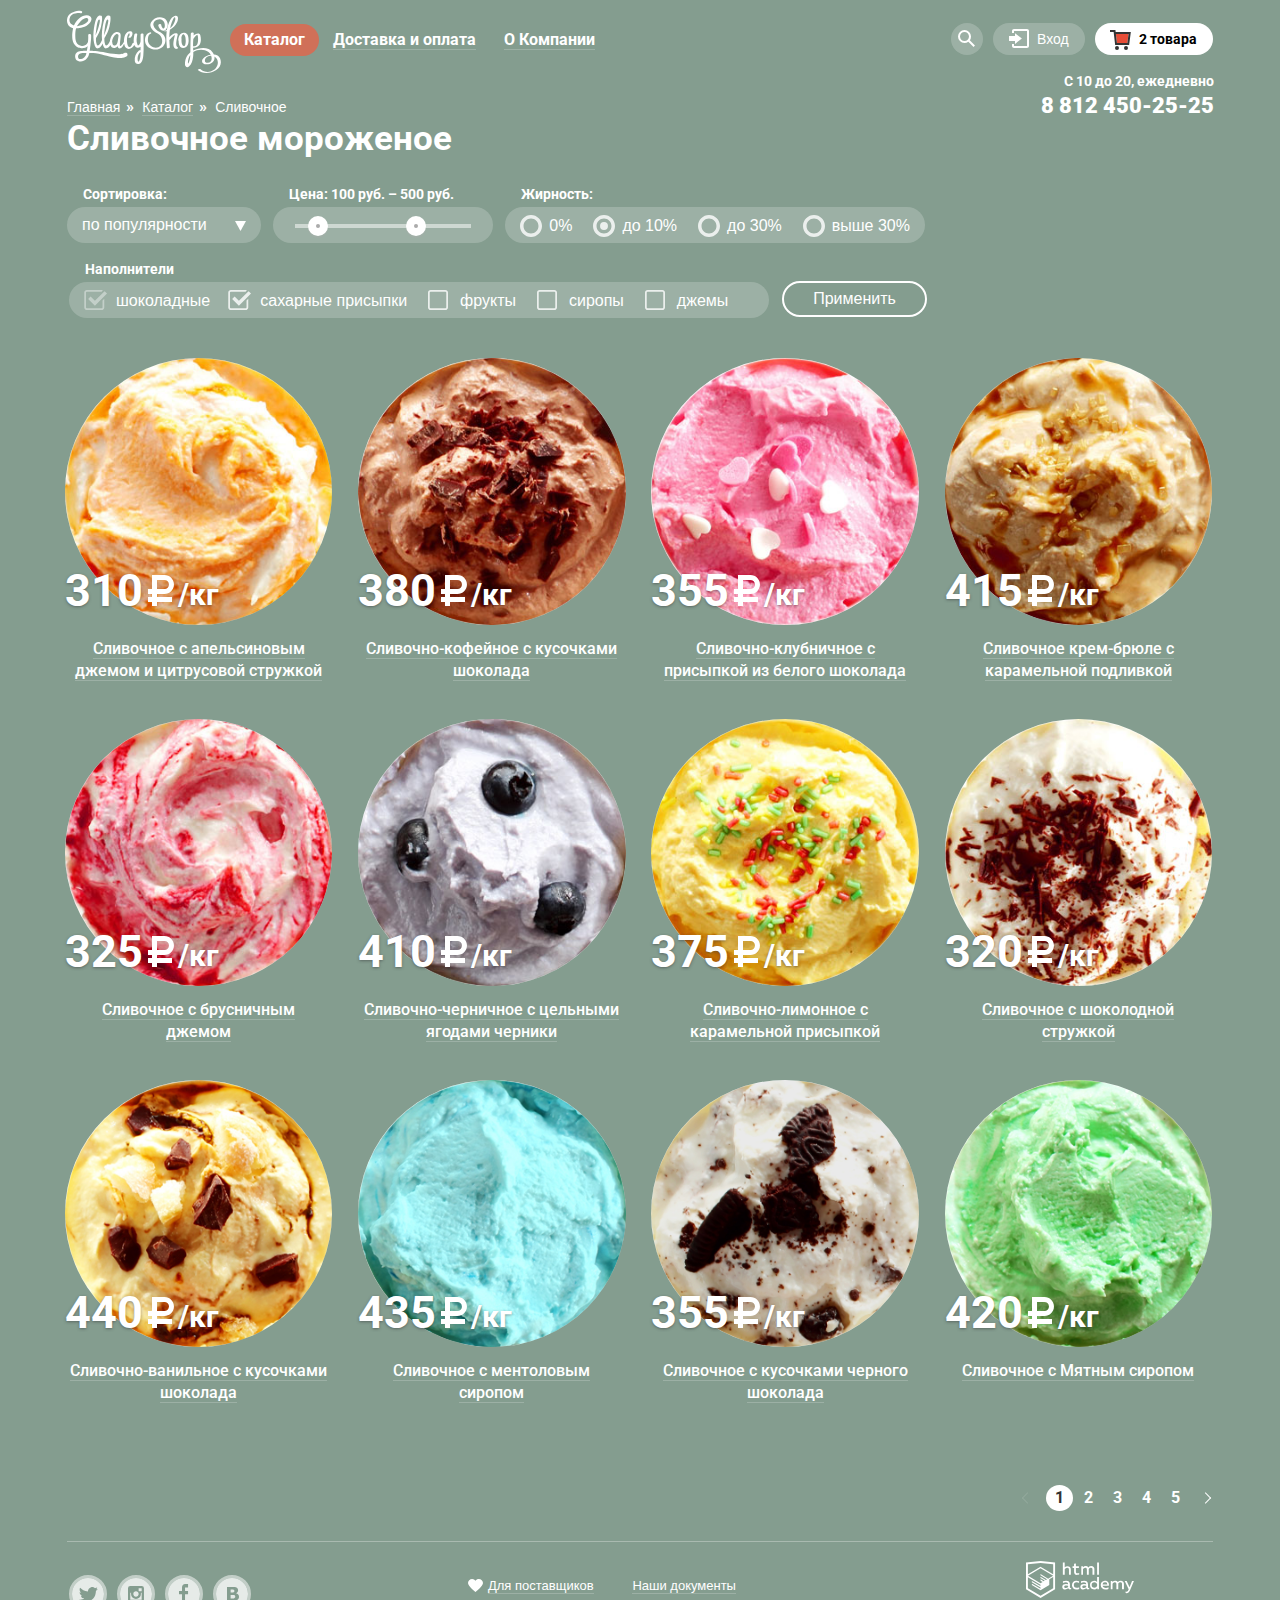
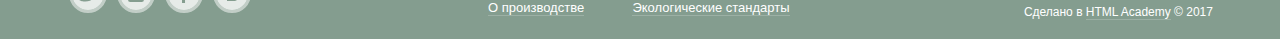
==== commit 2f4bc9e0: "Внес правки в финальную версию" ====
--- a/catalog.html
+++ b/catalog.html
@@ -4,18 +4,18 @@
   <meta charset="utf-8">
   <title>HTML Academy: Глейси</title>
   <link href="https://fonts.googleapis.com/css?family=Roboto:400,700" rel="stylesheet">
-  <link rel="stylesheet" href="css/normalize.css">
+  <link rel="stylesheet" href="css/normalize-min.css">
   <link rel="stylesheet" href="css/glassy-min.css">
 </head>
 <body>
   <div class="container container-catalog">
     <header class="main header ">
-        <h1 class="visually-hidden">Магазин мороженного Gllacy</h1>
-        <img class="main logo" src="img/logo.svg" width="154" height="64" alt="Магазин мороеженого Gllacy">
-        <nav class="menu-container">
-          <ul class="main header-navigation">
-            <li class="catalog-link-1lv current-page" ><a href="#">Каталог</a>
-              <div class="modal-wrap">
+      <h1 class="visually-hidden">Магазин мороженного Gllacy</h1>
+      <a class="logo" href="index.html"><img src="img/logo.svg" width="154" height="64" alt="Магазин мороеженого Gllacy"></a>
+      <nav class="menu-container">
+        <ul class="main header-navigation">
+          <li class="catalog-link-1lv current-page"><a href="#">Каталог</a>
+            <div class="modal-wrap">
               <ul class="modal catalog-second-level">
                 <li class="new second-level-link"><a href="#">Новинки</a></li>
                 <li class="second-level-link"><a href="/catalog.html">Сливочное</a></li>
@@ -23,422 +23,440 @@
                 <li class="second-level-link"><a href="#">Фруктовый лед</a></li>
                 <li class="second-level-link"><a href="#">Мелорин</a></li>
               </ul>
-              </div>
-            </li>
-            <li class="catalog-link-1lv"><a href="#">Доставка и оплата</a></li>
-            <li class="catalog-link-1lv"><a href="#">О Компании</a></li>
-
-          </ul>
-        </nav>
-        <nav>
-          <ul class="main header-user-navigation">
-              <li class="main-search">
-                  <a class="search-form-link" href="#">
-                    <span class="visually-hidden">
-                      Поиск
-                    </span>
-                    <svg class="search-sv" xmlns="http://www.w3.org/2000/svg" xmlns:xlink="http://www.w3.org/1999/xlink" width="17" height="17" viewBox="0 0 17 17">
-                      <path fill="#fff" d="M16.958 15.527L11.75 10.32A6.455 6.455 0 0 0 13 6.5 6.5 6.5 0 1 0 6.5 13a6.465 6.465 0 0 0 3.839-1.263l5.205 5.204 1.414-1.414zM6.5 11C4.019 11 2 8.981 2 6.5S4.019 2 6.5 2 11 4.019 11 6.5 8.981 11 6.5 11z"/>
-                    </svg>
-                  </a>
-                  <div class="modal-wrap">
-                  <div class="modal form-wrap search-form-wrapper">
-                    <form class="search-form" action="https://echo.htmlacademy.ru">
-                      <input type="search" name="search-form" placeholder="Что ищем?" />
-
-                    </form>
+            </div>
+          </li>
+          <li class="catalog-link-1lv"><a href="#">Доставка и оплата</a></li>
+          <li class="catalog-link-1lv"><a href="#">О Компании</a></li>
+        </ul>
+      </nav>
+      <nav>        <ul class="main header-user-navigation">
+          <li class="main-search">
+            <a class="search-form-link" href="#">
+              <span class="visually-hidden">
+                Поиск
+              </span>
+              <svg class="search-sv" xmlns="http://www.w3.org/2000/svg" xmlns:xlink="http://www.w3.org/1999/xlink"
+                width="17" height="17" viewBox="0 0 17 17">
+                <path fill="#fff" d="M16.958 15.527L11.75 10.32A6.455 6.455 0 0 0 13 6.5 6.5 6.5 0 1 0 6.5 13a6.465 6.465 0 0 0 3.839-1.263l5.205 5.204 1.414-1.414zM6.5 11C4.019 11 2 8.981 2 6.5S4.019 2 6.5 2 11 4.019 11 6.5 8.981 11 6.5 11z" />
+              </svg>
+            </a>
+            <div class="modal-wrap">
+              <div class="modal form-wrap search-form-wrapper">
+                <form class="search-form" action="https://echo.htmlacademy.ru">
+                  <input type="search" name="search-form" placeholder="Что ищем?"/>
+                </form>
+              </div>
+            </div>
+          </li>
+          <li class="main-authorization">
+            <a class="authorization-form-link" href="#">
+              <svg xmlns="http://www.w3.org/2000/svg" xmlns:xlink="http://www.w3.org/1999/xlink" width="21" height="19"
+                viewBox="0 0 21 19">
+                <g fill="#000">
+                  <path d="M6 14.875L12.917 9.5 6 4.125v2.917H-.042v4.917H6z" />
+                  <path d="M18 0H5C3.9 0 3 .9 3 2v2h2V2h13v15H5v-2H3v2c0 1.1.9 2 2 2h13c1.1 0 2-.9 2-2V2c0-1.1-.9-2-2-2z" />
+                </g>
+              </svg>
+              <div class="link-wrapper">
+                Вход
+              </div>
+            </a>
+            <div class="modal-wrap">
+              <div class="modal form-wrap form-authorization-wrapper">
+                <h2 class="visually-hidden">Форма авторизации на сайте Gllacy</h2>
+                <form class="authorization-form" id="main-authorization-form">
+                  <label for="auth-e-mail-field" class="visually-hidden">Электронная почта</label>
+                  <input id="auth-e-mail-field" type="email" name="authorization-form" placeholder="Электронная почта">
+                  <label for="auth-password-field" class="visually-hidden">Пароль</label>
+                  <input id="auth-password-field" type="password" name="authorization-form" placeholder="Пароль">
+                </form>
+                <button form="main-authorization-form" type="submit" class="btn form-btn" aria-label="Авторизоваться на сайте">Войти</button>
+                <ul class="additional-links">
+                  <li><a href="#">Забыли пароль?</a></li>
+                  <li><a href="#">Новая регистрация</a></li>
+                </ul>
+              </div>
+            </div>
+          </li>
+          <li class="main-cart">
+            <a class="cart-link cart-with-goods" href="#">
+              <span class="visually-hidden">Корзина</span>
+              <svg xmlns="http://www.w3.org/2000/svg" width="21" height="20" viewBox="0 0 21 20">
+                <g fill="#FFF">
+                  <path d="M5.657 2.031L5.422 0H0v2h3.64l1.5 13h13.988l1.699-12.969H5.657zM17.372 13H6.922L5.888 4.031h12.66L17.372 13z" />
+                  <circle cx="6.984" cy="18" r="2" />
+                  <circle cx="15.984" cy="18" r="2" />
+                </g>
+              </svg>
+            </a>
+            <div class="modal-wrap">
+              <div class="modal form-wrap cart-popup">
+                <div class="cart-product-table">
+                  <div class="cart-product">
+                    <div class="cart-delete-btn">
+                      <button class="delete-btn" type="button" aria-label="удалить строку">Х</button>
+                    </div>
+                    <div class="cart-img">
+                      <img src="img/orange-ice.jpg" class="cart-product-img" alt="Пломбир с апельсиновым джемом" width="33"
+                        height="33">
+                    </div>
+                    <div class="cart-popup-info">
+                      <p class="cart-product-info">Пломбир с апельсиновым джемом</p>
+                    </div>
+                    <div class="cart-popup-calculation">
+                      <p class="cart-product-weight-price">1,5 кг х <span class="lighter">200&nbsp;руб.</span></p>
+                    </div>
+                    <div class="cart-popup-total"><span class="cart-product-total-price">&nbsp;300руб.</span></div>
                   </div>
+                  <div class="cart-product">
+                    <div class="cart-delete-btn">
+                      <button class="delete-btn" type="button" aria-label="удалить строку">Х</button>
+                    </div>
+                    <div class="cart-img">
+                      <img src="img/strawberry-ice.jpg" class="cart-product-img" alt="Сливочно-клубничное с присыпкой из белого шоколада"
+                        width="33" height="33">
+                    </div>
+                    <div class="cart-popup-info">
+                      <p class="cart-product-info">Клубничный пломбир с присыпкой из белого шоколада</p>
+                    </div>
+                    <div class="cart-popup-calculation">
+                      <p class="cart-product-weight-price">1,5 кг х <span class="lighter">300&nbsp;руб.</span></p>
+                    </div>
+                    <div class="cart-popup-total"><span class="cart-product-total-price"> &nbsp;450 руб.</span></div>
                   </div>
-                </li>
-                <li class="main-authorization">
-                  <a class="authorization-form-link" href="#">
-                    <svg xmlns="http://www.w3.org/2000/svg" xmlns:xlink="http://www.w3.org/1999/xlink" width="21" height="19" viewBox="0 0 21 19">
-                      <g fill="#000">
-                        <path d="M6 14.875L12.917 9.5 6 4.125v2.917H-.042v4.917H6z" />
-                        <path d="M18 0H5C3.9 0 3 .9 3 2v2h2V2h13v15H5v-2H3v2c0 1.1.9 2 2 2h13c1.1 0 2-.9 2-2V2c0-1.1-.9-2-2-2z"/>
-                      </g>
-                    </svg>
-                    <div class="link-wrapper">
-                      Вход
-                    </div>
-                  </a>
-                  <div class="modal-wrap">
-                  <div class="modal form-wrap form-authorization-wrapper">
-                    <h2 class="visually-hidden">Форма авторизации на сайте Gllacy</h2>
-                    <form class="authorization-form">
-                      <label for="auth-e-mail-field" class="visually-hidden">Электронная почта</label>
-                      <input id="auth-e-mail-field" type="email" name="authorization-form" placeholder="Электронная почта">
-                      <label for="auth-password-field" class="visually-hidden">Пароль</label>
-                      <input id="auth-password-field" type="password" name="authorization-form" placeholder="Пароль">
-                      <button type="submit" class="btn form-btn" aria-label="Авторизоваться на сайте">Войти</button>
-                    </form>
-                    <ul class="additional-links">
-                      <li><a href="#">Забыли пароль?</a></li>
-                      <li><a href="#">Новая регистрация</a></li>
-                    </ul>
-                  </div>
+                  <div class="stroke"></div>
+                  <p class="cart-overall-price"><span>Итого:</span><span class="overall-price">&nbsp;750 руб.</span></p>
+                  <a href="#" class="btn cart-submit-btn" aria-label="Быстрый просмотр товара">Оформить заказ</a>
                 </div>
-                </li>
-            <li class="main-cart">
-              <a class="cart-link cart-with-goods" href="#">
-                <span class="visually-hidden">Корзина</span>
-                <svg xmlns="http://www.w3.org/2000/svg" width="21" height="20" viewBox="0 0 21 20">
-                  <g fill="#FFF">
-                    <path d="M5.657 2.031L5.422 0H0v2h3.64l1.5 13h13.988l1.699-12.969H5.657zM17.372 13H6.922L5.888 4.031h12.66L17.372 13z" />
-                    <circle cx="6.984" cy="18" r="2" />
-                    <circle cx="15.984" cy="18" r="2" />
-                  </g>
-                </svg>
-              </a>
-              <div class="modal-wrap">
-              <div class="modal form-wrap cart-popup">
-                  <div class="cart-wrapper">
-                  <div class="cart-product-table">
-                      <div class="cart-delete-btn">
-                        <button class="delete-btn" type="button" aria-label="удалить строку">Х</button>
-                      </div>
-                      <div class="cart-img">
-                        <img src="img/orange-ice.jpg" class="cart-product-img" alt="Пломбир с апельсиновым джемом" width="33" height="33">
-                      </div>
-                      <div class="cart-popup-info">
-                        <p class="cart-product-info">Пломбир с апельсиновым джемом</p>
-                      </div>
-                      <div class="cart-popup-calculation">
-                        <p class="cart-product-weight-price">1,5 кг х <span class="lighter">&nbsp;200</span>&nbsp;руб.</p>
-                      </div>
-                      <div class="cart-popup-total"><span class="cart-product-total-price">&nbsp;300руб.</span></div>
-                      <div class="cart-delete-btn">
-                        <button class="delete-btn" type="button" aria-label="удалить строку">Х</button>
-                      </div>
-                      <div class="cart-img">
-                        <img src="img/strawberry-ice.jpg" class="cart-product-img" alt="Сливочно-клубничное с присыпкой из белого шоколада" width="33"
-                          height="33">
-                      </div>
-                      <div class="cart-popup-info">
-                        <p class="cart-product-info">Клубничный пломбир с присыпкой из белого шоколада</p>
-                      </div>
-                      <div class="cart-popup-calculation">
-                        <p class="cart-product-weight-price">1,5 кг х <span class="lighter"> &nbsp; 300</span> &nbsp; руб.</p>
-                      </div>
-                      <div class="cart-popup-total"><span class="cart-product-total-price"> &nbsp;450 руб.</span></div>
-                    </div>
-                  <div class="stroke"></div>
-                  <p class="cart-overall-price"><span>Итого:</span><span class="overall-price"> &nbsp; 750 руб.</span></p>
-                  <a href="#" class="btn cart-submit-btn" aria-label="Быстрый просмотр товара">Оформить заказ</a>
-                  </div>
-                </div>
-               </div>
-            </li>
-          </ul>
-        </nav>
-        <p class="main header-info">
-          С 10 до 20, ежедневно<br>
-          <b>8 812 450-25-25</b>
-        </p>
-        <nav class="catalog-breadcrumbs">
-            <h3 class="visually-hidden">Адрес сайта:</h3>
-            <ul class="breadcrumbs-links">
-              <li class="first-child breadcrumbs-links-li"><a href="index.html">Главная</a></li>
-              <li class="second-child breadcrumbs-links-li"><a href="#">Каталог</a></li>
-              <li class="third-child breadcrumbs-links-li breadcrumbs-links-current"><a href="#">Сливочное</a></li>
-            </ul>
-          </nav>
-      </header>
-
-  <main id="catalog" class="cream-content">
-    <section class="products">
-      <h2 class="catalog-page-heading">Сливочное мороженое</h2>
-      <section class="sort-filter">
-        <h3 class="visually-hidden">Фильтры товаров</h3>
-        <form class="sort-filter-form" action="https://echo.htmlacademy.ru" method="POST">
-          <div class="filter-element-wrapper1">
-            <label class="sort-filter-select-label" for="sort-filter-form">Сортировка:</label>
-            <select class="sort-filter-select" name="sort-filter-select" id="sort-filter-form">
-              <option >по популярности</option>
-              <option>сначала недорогие</option>
-              <option>сначала дорогие</option>
-              <option>по жирности</option>
-            </select>
-            <svg class="select-icon-down" xmlns="http://www.w3.org/2000/svg" width="11" height="10" viewBox="0 0 11 10">
-              <path class="select-icon-fill" fill="#231F20" d="M5.5 10L0 0h11"/>
-            </svg>
-          </div>
-          <div class="filter-element-wrapper2">
+              </div>
+            </div>
+          </li>
+        </ul>
+      </nav>
+      <p class="main header-info">
+        С 10 до 20, ежедневно<br>
+        <b>8 812 450-25-25</b>
+      </p>
+      <nav class="catalog-breadcrumbs">
+        <h3 class="visually-hidden">Адрес сайта:</h3>
+        <ul class="breadcrumbs-links">
+          <li class="first-child breadcrumbs-links-li"><a href="index.html">Главная</a></li>
+          <li class="second-child breadcrumbs-links-li"><a href="#">Каталог</a></li>
+          <li class="third-child breadcrumbs-links-li breadcrumbs-links-current"><a href="#">Сливочное</a></li>
+        </ul>
+      </nav>
+    </header>
+    <main id="catalog" class="cream-content">
+      <section class="products">
+        <h2 class="catalog-page-heading">Сливочное мороженое</h2>
+        <section class="sort-filter">
+          <h3 class="visually-hidden">Фильтры товаров</h3>
+          <form class="sort-filter-form" action="https://echo.htmlacademy.ru" method="POST">
+            <div class="filter-element-wrapper1">
+              <label class="sort-filter-select-label" for="sort-filter-form">Сортировка:</label>
+              <select class="sort-filter-select" name="sort-filter-select" id="sort-filter-form">
+                <option>по популярности</option>
+                <option>сначала недорогие</option>
+                <option>сначала дорогие</option>
+                <option>по жирности</option>
+              </select>
+              <svg class="select-icon-down" xmlns="http://www.w3.org/2000/svg" width="11" height="10" viewBox="0 0 11 10">
+                <path class="select-icon-fill" fill="#231F20" d="M5.5 10L0 0h11" />
+              </svg>
+            </div>
+            <div class="filter-element-wrapper2">
               <label for="sort-price-range">Цена: 100 руб. – 500 руб.</label>
-              <input class="visually-hidden" id="sort-price-range" type="text" >
+              <input class="visually-hidden" id="sort-price-range" type="text">
               <div class="sort-range-element-wrap">
                 <div class="sort-range-element">
                   <div class="sort-icon-range-element1"></div>
                   <div class="sort-icon-range-element2"></div>
                 </div>
               </div>
-          </div>
-          <fieldset class="fat-filter">
-            <legend>Жирность:</legend>
-            <ul class="sort-filter-fat">
-              <li>
-                <label class="sort-filter-fat-label" for="sort-fat-0">0%</label>
-                <input id="sort-fat-0" name="sort-fat" type="radio" value="0%">
-                <div class="sort-filter-fat-radio"></div>
-              </li>
-              <li>
-                 <label class="sort-filter-fat-label" for="sort-fat-lower10">до 10%</label>
-                <input id="sort-fat-lower10" name="sort-fat" type="radio" value="до 10%" checked>
-                <div class="sort-filter-fat-radio"></div>
-              </li>
-              <li>
-                <label class="sort-filter-fat-label" for="sort-fat-lower30">до 30%</label>
-                <input id="sort-fat-lower30" name="sort-fat" type="radio" value="до 30%">
-                <div class="sort-filter-fat-radio"></div>
-              </li>
-              <li>
-                <label class="sort-filter-fat-label" for="sort-fat-more30">выше 30%</label>
-                <input id="sort-fat-more30" name="sort-fat" type="radio" value="выше 30%">
-                <div class="sort-filter-fat-radio"></div>
-              </li>
-            </ul>
-          </fieldset>
-          <fieldset class="addings-filter">
-            <legend>Наполнители</legend>
-            <ul class="sort-filter-addings">
-              <li>
-                <label for="addings-choco">шоколадные</label>
-                <input id="addings-choco" type="checkbox" name="sort-form-addings" value="choco" checked>
-                <div class="sort-filter-addings-check"></div>
-              </li>
-              <li>
-                <label for="addings-shugar">сахарные присыпки </label>
-                <input id="addings-shugar" type="checkbox" name="sort-form-addings" value="sugar" checked>
-                <div class="sort-filter-addings-check"></div>
-              </li>
-              <li>
-                <label for="addings-fruits">фрукты</label>
-                <input id="addings-fruits" type="checkbox" name="sort-form-addings"  value="fruits">
-                <div class="sort-filter-addings-check"></div>
-              </li>
-              <li>
-                <label for="addings-syrup">сиропы</label>
-                <input id="addings-syrup" type="checkbox" name="sort-form-addings" value="syrup">
-                <div class="sort-filter-addings-check"></div>
-              </li>
-              <li><label for="addings-jam">джемы</label>
-                <input id="addings-jam" type="checkbox" name="sort-form-addings" value="jam">
-                <div class="sort-filter-addings-check"></div>
-              </li>
-            </ul>
-          </fieldset>
-          <button type="submit" class="sort-form-btn-submit">Применить</button>
-        </form>
+            </div>
+            <fieldset class="fat-filter">
+              <legend>Жирность:</legend>
+              <ul class="sort-filter-fat">
+                <li>
+                  <input id="sort-fat-0" name="sort-fat" type="radio" value="0%">
+                  <label class="sort-filter-fat-label" for="sort-fat-0" tabindex="0">0%</label>
+                </li>
+                <li>
+                  <input id="sort-fat-lower10" name="sort-fat" type="radio" value="до 10%" checked>
+                  <label class="sort-filter-fat-label" for="sort-fat-lower10" tabindex="0">до 10%</label>
+                </li>
+                <li>
+                  <input id="sort-fat-lower30" name="sort-fat" type="radio" value="до 30%">
+                  <label class="sort-filter-fat-label" for="sort-fat-lower30" tabindex="0">до 30%</label>
+                </li>
+                <li>
+                  <input id="sort-fat-more30" name="sort-fat" type="radio" value="выше 30%">
+                  <label class="sort-filter-fat-label" for="sort-fat-more30" tabindex="0">выше 30%</label>
+                </li>
+              </ul>
+            </fieldset>
+            <fieldset class="addings-filter">
+              <legend>Наполнители</legend>
+              <ul class="sort-filter-addings">
+                <li>
+                  <input id="addings-choco" type="checkbox" name="sort-form-addings" value="choco" checked disabled>
+                  <label class="sort-filter-addings-label" for="addings-choco" tabindex="0">шоколадные</label>
+                </li>
+                <li>
+                  <input id="addings-shugar" type="checkbox" name="sort-form-addings" value="sugar" checked>
+                  <label class="sort-filter-addings-label" for="addings-shugar" tabindex="0">сахарные присыпки </label>
+                </li>
+                <li>
+                  <input id="addings-fruits" type="checkbox" name="sort-form-addings" value="fruits">
+                  <label class="sort-filter-addings-label" for="addings-fruits" tabindex="0">фрукты</label>
+                </li>
+                <li>
+                  <input id="addings-syrup" type="checkbox" name="sort-form-addings" value="syrup">
+                  <label class="sort-filter-addings-label" for="addings-syrup" tabindex="0">сиропы</label>
+                </li>
+                <li>
+                  <input id="addings-jam" type="checkbox" name="sort-form-addings" value="jam">
+                  <label class="sort-filter-addings-label" for="addings-jam" tabindex="0">джемы</label>
+                </li>
+              </ul>
+            </fieldset>
+            <button type="submit" class="sort-form-btn-submit">Применить</button>
+          </form>
+        </section>
+        <section class="cream product-grid">
+          <h3 class="visually-hidden">Мороженое:</h3>
+          <ul class="product-grid">
+            <li class="product">
+              <a href="#">
+                <img class="product-img " src="img/orange-ice.jpg" width="267" height="267" alt="Апельсиновое">
+              </a>
+              <p class="price">310<span class="weight">/кг</span></p>
+              <div class="title-wrapper">
+                <a href="#">
+                  Сливочное с апельсиновым джемом и цитрусовой стружкой
+                </a>
+              </div>
+              <a href="#" class="btn product-link" aria-label="Быстрый просмотр товара">
+                Быстрый просмотр
+              </a>
+              <div class="hover-block"></div>
+            </li>
+            <li class="product">
+              <a href="#">
+                <img class="product-img " src="img/choco-ice.jpg" width="267" height="267" alt="Кофейное">
+              </a>
+              <p class="price">380<span class="weight">/кг</span></p>
+              <div class="title-wrapper">
+                <a href="#">
+                  Сливочно-кофейное с кусочками шоколада
+                </a>
+              </div>
+              <a href="#" class="btn product-link" aria-label="Быстрый просмотр товара">
+                Быстрый просмотр
+              </a>
+              <div class="hover-block"></div>
+            </li>
+            <li class="product">
+              <a href="#">
+                <img class="product-img " src="img/strawberry-ice.jpg" width="267" height="267" alt="Кулбничное">
+              </a>
+              <p class="price">355<span class="weight">/кг</span></p>
+              <div class="title-wrapper">
+                <a href="#">
+                  Сливочно-клубничное с присыпкой из белого шоколада
+                </a>
+              </div>
+              <a href="#" class="btn product-link" aria-label="Быстрый просмотр товара">
+                Быстрый просмотр
+              </a>
+              <div class="hover-block"></div>
+            </li>
+            <li class="product">
+              <a href="#">
+                <img class="product-img " src="img/creme-brulee.jpg" width="267" height="267" alt="Крем-брюле">
+              </a>
+              <p class="price">415<span class="weight">/кг</span></p>
+              <div class="title-wrapper">
+                <a href="#">
+                  Сливочное крем-брюле с карамельной подливкой
+                </a>
+              </div>
+              <a href="#" class="btn product-link" aria-label="Быстрый просмотр товара">
+                Быстрый просмотр
+              </a>
+              <div class="hover-block"></div>
+            </li>
+            <li class="product">
+              <a href="#">
+                <img class="product-img " src="img/cowberry.jpg" width="267" height="267" alt="Брусничное">
+              </a>
+              <p class="price">325<span class="weight">/кг</span></p>
+              <div class="title-wrapper">
+                <a href="#">
+                  Сливочное с брусничным джемом
+                </a>
+              </div>
+              <a href="#" class="btn product-link" aria-label="Быстрый просмотр товара">
+                Быстрый просмотр
+              </a>
+              <div class="hover-block"></div>
+            </li>
+            <li class="product">
+              <a href="#">
+                <img class="product-img " src="img/blueberry.jpg" width="267" height="267" alt="Черничное">
+              </a>
+              <p class="price">410<span class="weight">/кг</span></p>
+              <div class="title-wrapper">
+                <a href="#">
+                  Сливочно-черничное с цельными ягодами черники
+                </a>
+              </div>
+              <a href="#" class="btn product-link" aria-label="Быстрый просмотр товара">
+                Быстрый просмотр
+              </a>
+              <div class="hover-block"></div>
+            </li>
+            <li class="product">
+              <a href="#">
+                <img class="product-img " src="img/lemon.jpg" width="267" height="267" alt="Лимонное">
+              </a>
+              <p class="price">375<span class="weight">/кг</span></p>
+              <div class="title-wrapper">
+                <a href="#">
+                  Сливочно-лимонное с карамельной присыпкой
+                </a>
+              </div>
+              <a href="#" class="btn product-link" aria-label="Быстрый просмотр товара">
+                Быстрый просмотр
+              </a>
+              <div class="hover-block"></div>
+            </li>
+            <li class="product">
+              <a href="#">
+                <img class="product-img " src="img/choco-chip.jpg" width="267" height="267" alt="С шоколадной стружкой">
+              </a>
+              <p class="price">320<span class="weight">/кг</span></p>
+              <div class="title-wrapper">
+                <a href="#">
+                  Сливочное с шоколодной стружкой
+                </a>
+              </div>
+              <a href="#" class="btn product-link" aria-label="Быстрый просмотр товара">
+                Быстрый просмотр
+              </a>
+              <div class="hover-block"></div>
+            </li>
+            <li class="product">
+              <a href="#">
+                <img class="product-img " src="img/choco-pieces.jpg" width="267" height="267" alt="Ванильное">
+              </a>
+              <p class="price">440<span class="weight">/кг</span></p>
+              <div class="title-wrapper">
+                <a href="#">
+                  Сливочно-ванильное с кусочками шоколада
+                </a>
+              </div>
+              <a href="#" class="btn product-link" aria-label="Быстрый просмотр товара">
+                Быстрый просмотр
+              </a>
+              <div class="hover-block"></div>
+            </li>
+            <li class="product">
+              <a href="#">
+                <img class="product-img " src="img/menthol.jpg" width="267" height="267" alt="Ментоловое">
+              </a>
+              <p class="price">435<span class="weight">/кг</span></p>
+              <div class="title-wrapper">
+                <a href="#">
+                  Сливочное с ментоловым сиропом
+                </a>
+              </div>
+              <a href="#" class="btn product-link" aria-label="Быстрый просмотр товара">
+                Быстрый просмотр
+              </a>
+              <div class="hover-block"></div>
+            </li>
+            <li class="product">
+              <a href="#">
+                <img class="product-img " src="img/black-choco-pieces.jpg" width="267" height="267" alt="С черным шоколадом">
+              </a>
+              <p class="price">355<span class="weight">/кг</span></p>
+              <div class="title-wrapper">
+                <a href="#">
+                  Сливочное с кусочками черного шоколада
+                </a>
+              </div>
+               <a href="#" class="btn product-link" aria-label="Быстрый просмотр товара">
+                Быстрый просмотр
+              </a>
+              <div class="hover-block"></div>
+            </li>
+            <li class="product">
+              <a href="#">
+                <img class="product-img " src="img/mint-ice.jpg" width="267" height="267" alt="Мятное">
+              </a>
+              <p class="price">420<span class="weight">/кг</span></p>
+              <div class="title-wrapper">
+                <a href="#">
+                  Сливочное с Мятным сиропом
+                </a>
+              </div>
+              <a href="#" class="btn product-link" aria-label="Быстрый просмотр товара">
+                Быстрый просмотр
+              </a>
+              <div class="hover-block"></div>
+            </li>
+          </ul>
+        </section>
       </section>
-      <section class="cream product-grid">
-        <h3 class="visually-hidden">Мороженое:</h3>
-        <ul class="product-grid">
-          <li class="product">
-            <a href="#">
-              <img class="product-img " src="img/orange-ice.jpg" width="267" height="267" alt="Апельсиновое">
-            </a>
-            <p class="price">310<span class="weight">/кг</span></p>
-            <div class="title-wrapper">
-            <a href="#">
-              Сливочное с апельсиновым джемом и цитрусовой стружкой
-            </a>
-            </div>
-            <a href="#" class="btn product-link" aria-label="Быстрый просмотр товара">Быстрый просмотр</a>
-            <div class="hover-block"></div>
-          </li>
-          <li class="product">
-            <a href="#">
-              <img class="product-img " src="img/choco-ice.jpg" width="267" height="267" alt="Кофейное">
-            </a>
-            <p class="price">380<span class="weight">/кг</span></p>
-            <div class="title-wrapper">
-            <a href="#">
-              Сливочно-кофейное с кусочками шоколада
-            </a>
-            </div>
-            <a href="#" class="btn product-link" aria-label="Быстрый просмотр товара">Быстрый просмотр</a>
-            <div class="hover-block"></div>
-          </li>
-          <li class="product">
-            <a href="#">
-              <img class="product-img " src="img/strawberry-ice.jpg" width="267" height="267" alt="Кулбничное">
-            </a>
-            <p class="price">355<span class="weight">/кг</span></p>
-            <div class="title-wrapper">
-            <a href="#">
-              Сливочно-клубничное с присыпкой из белого шоколада
-            </a>
-            </div>
-            <a href="#" class="btn product-link" aria-label="Быстрый просмотр товара">Быстрый просмотр</a>
-            <div class="hover-block"></div>
-          </li>
-          <li class="product">
-            <a href="#">
-              <img class="product-img " src="img/creme-brulee.jpg" width="267" height="267" alt="Крем-брюле">
-            </a>
-            <p class="price">415<span class="weight">/кг</span></p>
-            <div class="title-wrapper">
-            <a href="#">
-              Сливочное крем-брюле с карамельной подливкой
-            </a>
-            </div>
-            <a href="#" class="btn product-link" aria-label="Быстрый просмотр товара">Быстрый просмотр</a>
-            <div class="hover-block"></div>
-          </li>
-          <li class="product">
-            <a href="#">
-              <img class="product-img " src="img/cowberry.jpg" width="267" height="267" alt="Брусничное">
-            </a>
-            <p class="price">325<span class="weight">/кг</span></p>
-            <div class="title-wrapper">
-            <a href="#">
-              Сливочное с брусничным джемом
-            </a>
-            </div>
-            <a href="#" class="btn product-link" aria-label="Быстрый просмотр товара">Быстрый просмотр</a>
-            <div class="hover-block"></div>
-          </li>
-          <li class="product">
-            <a href="#">
-              <img class="product-img " src="img/blueberry.jpg" width="267" height="267" alt="Черничное">
-            </a>
-            <p class="price">410<span class="weight">/кг</span></p>
-            <div class="title-wrapper">
-            <a href="#">
-              Сливочно-черничное с цельными ягодами черники
-            </a>
-            </div>
-            <a href="#" class="btn product-link" aria-label="Быстрый просмотр товара">Быстрый просмотр</a>
-            <div class="hover-block"></div>
-          </li>
-          <li class="product">
-            <a href="#">
-              <img class="product-img " src="img/lemon.jpg" width="267" height="267" alt="Лимонное">
-            </a>
-            <p class="price">375<span class="weight">/кг</span></p>
-            <div class="title-wrapper">
-            <a href="#">
-              Сливочно-лимонное с карамельной присыпкой
-            </a>
-            </div>
-            <a href="#" class="btn product-link" aria-label="Быстрый просмотр товара">Быстрый просмотр</a>
-            <div class="hover-block"></div>
-          </li>
-          <li class="product">
-            <a href="#">
-              <img class="product-img " src="img/choco-chip.jpg" width="267" height="267" alt="С шоколадной стружкой">
-            </a>
-            <p class="price">320<span class="weight">/кг</span></p>
-            <div class="title-wrapper">
-            <a href="#">
-              Сливочное с шоколодной стружкой
-            </a>
-            </div>
-            <a href="#" class="btn product-link" aria-label="Быстрый просмотр товара">Быстрый просмотр</a>
-            <div class="hover-block"></div>
-          </li>
-          <li class="product">
-            <a href="#">
-              <img class="product-img " src="img/choco-pieces.jpg" width="267" height="267" alt="Ванильное">
-            </a>
-            <p class="price">440<span class="weight">/кг</span></p>
-            <div class="title-wrapper">
-            <a href="#">
-              Сливочно-ванильное с кусочками шоколада
-            </a>
-            </div>
-            <a href="#" class="btn product-link" aria-label="Быстрый просмотр товара">Быстрый просмотр</a>
-            <div class="hover-block"></div>
-          </li>
-          <li class="product">
-            <a href="#">
-              <img class="product-img " src="img/menthol.jpg" width="267" height="267" alt="Ментоловое">
-            </a>
-            <p class="price">435<span class="weight">/кг</span></p>
-            <div class="title-wrapper">
-            <a href="#">
-              Сливочное с ментоловым сиропом
-            </a>
-            </div>
-            <a href="#" class="btn product-link" aria-label="Быстрый просмотр товара">Быстрый просмотр</a>
-            <div class="hover-block"></div>
-          </li>
-          <li class="product">
-            <a href="#">
-              <img class="product-img " src="img/black-choco-pieces.jpg" width="267" height="267" alt="С черным шоколадом">
-            </a>
-            <p class="price">355<span class="weight">/кг</span></p>
-            <div class="title-wrapper">
-            <a href="#">
-              Сливочное с кусочками черного шоколада
-            </a>
-            </div>
-            <a href="#" class="btn product-link" aria-label="Быстрый просмотр товара">Быстрый просмотр</a>
-            <div class="hover-block"></div>
-          </li>
-          <li class="product">
-            <a href="#">
-              <img class="product-img " src="img/mint-ice.jpg" width="267" height="267" alt="Мятное">
-            </a>
-            <p class="price">420<span class="weight">/кг</span></p>
-            <div class="title-wrapper">
-            <a href="#">
-              Сливочное с Мятным сиропом
-            </a>
-            </div>
-            <a href="#" class="btn product-link" aria-label="Быстрый просмотр товара">Быстрый просмотр</a>
-            <div class="hover-block"></div>
-          </li>
+      <nav class="pagination">
+        <h3 class="visually-hidden">Постраничная навигация</h3>
+        <ul class="pagination-list">
+          <li class="pagination-child pagination-previos pagination-disabled"><a></a></li>
+          <li class="pagination-child current-page"><a class="current-page-link">1</a></li>
+          <li class="pagination-child"><a href="#">2</a></li>
+          <li class="pagination-child"><a href="#">3</a></li>
+          <li class="pagination-child"><a href="#">4</a></li>
+          <li class="pagination-child"><a href="#">5</a></li>
+          <li class="pagination-child more"><a href="#"></a></li>
         </ul>
-      </section>
-    </section>
-    <nav class="pagination">
-      <h3 class="visually-hidden">Постраничная навигация</h3>
-      <ul class="pagination-list">
-        <li class="pagination-child pagination-previos pagination-disabled"><a>&lt;</a></li>
-        <li class="pagination-child current-page"><a class="current-page">1</a></li>
-        <li class="pagination-child"><a href="#">2</a></li>
-        <li class="pagination-child"><a href="#">3</a></li>
-        <li class="pagination-child"><a href="#">4</a></li>
-        <li class="pagination-child"><a href="#">5</a></li>
-        <li class="pagination-child more"><a href="#"></a></li>
-      </ul>
-    </nav>
-  </main>
-  <footer class="main footer">
+      </nav>
+    </main>
+    <footer class="main footer">
       <ul class="social-links">
         <li class="twitter social-links-li">
           <a href="#" aria-label="Twitter">
-              <svg class="social-svg" xmlns="http://www.w3.org/2000/svg" width="32" height="32" viewBox="0 0 32 32">
-                <path class="social-svg-fill" fill="#FFF" d="M16 0C7.164 0 0 7.164 0 16c0 8.837 7.164 16 16 16 8.837 0 16-7.163 16-16 0-8.836-7.163-16-16-16zm7.944 12.809c-.251 6.516-3.463 10.832-10.992 10.702h-.486c-.447 0-4.543-.443-5.344-1.823 2.479.19 4.247-.406 5.12-1.136-1.048-.289-2.923-.461-3.251-2.848.384.104.618.221 1.299.113-1.307-.824-2.758-1.519-2.679-3.643.311.317 1.164.518 1.46.457-.768-.233-2.149-3.244-.974-4.781 1.984 1.79 4.075 3.482 7.804 3.643.227-2.214 1.24-3.699 3.168-4.325 1.84-.479 3.255.26 3.901 1.138.737-.224 1.453-.466 2.193-.685-.004.833-.569 1.463-.935 1.709.747.165 1.423-.475 1.423-.475-.184.963-1.094 1.725-1.707 1.954z"/>
-              </svg>
+            <svg class="social-svg" xmlns="http://www.w3.org/2000/svg" width="32" height="32" viewBox="0 0 32 32">
+              <path class="social-svg-fill" fill="#FFF" d="M16 0C7.164 0 0 7.164 0 16c0 8.837 7.164 16 16 16 8.837 0 16-7.163 16-16 0-8.836-7.163-16-16-16zm7.944 12.809c-.251 6.516-3.463 10.832-10.992 10.702h-.486c-.447 0-4.543-.443-5.344-1.823 2.479.19 4.247-.406 5.12-1.136-1.048-.289-2.923-.461-3.251-2.848.384.104.618.221 1.299.113-1.307-.824-2.758-1.519-2.679-3.643.311.317 1.164.518 1.46.457-.768-.233-2.149-3.244-.974-4.781 1.984 1.79 4.075 3.482 7.804 3.643.227-2.214 1.24-3.699 3.168-4.325 1.84-.479 3.255.26 3.901 1.138.737-.224 1.453-.466 2.193-.685-.004.833-.569 1.463-.935 1.709.747.165 1.423-.475 1.423-.475-.184.963-1.094 1.725-1.707 1.954z" />
+            </svg>
           </a>
-      </li>
+        </li>
         <li class="instagram social-links-li">
           <a href="#" aria-label="Instagram">
             <svg class="social-svg" xmlns="http://www.w3.org/2000/svg" width="32" height="32" viewBox="0 0 32 32">
               <g class="social-svg-fill" fill="#FFF">
-                <path d="M20.916 16a4.938 4.938 0 1 1-9.877 0c0-.394.051-.773.138-1.14h-.897v6.838h11.396V14.86h-.897c.086.367.137.746.137 1.14z"/><path d="M15.978 18.659c1.466 0 2.659-1.193 2.659-2.659s-1.193-2.659-2.659-2.659c-1.466 0-2.659 1.193-2.659 2.659s1.192 2.659 2.659 2.659zM18.637 10.302h3.039v3.039h-3.039z"/>
-                <path d="M16 0C7.164 0 0 7.164 0 16c0 8.837 7.164 16 16 16 8.837 0 16-7.163 16-16 0-8.836-7.163-16-16-16zm7.955 21.698a2.285 2.285 0 0 1-2.279 2.279H10.279A2.285 2.285 0 0 1 8 21.698V10.302a2.286 2.286 0 0 1 2.279-2.279h11.396a2.286 2.286 0 0 1 2.279 2.279v11.396z"/>
+                <path d="M20.916 16a4.938 4.938 0 1 1-9.877 0c0-.394.051-.773.138-1.14h-.897v6.838h11.396V14.86h-.897c.086.367.137.746.137 1.14z" />
+                <path d="M15.978 18.659c1.466 0 2.659-1.193 2.659-2.659s-1.193-2.659-2.659-2.659c-1.466 0-2.659 1.193-2.659 2.659s1.192 2.659 2.659 2.659zM18.637 10.302h3.039v3.039h-3.039z" />
+                <path d="M16 0C7.164 0 0 7.164 0 16c0 8.837 7.164 16 16 16 8.837 0 16-7.163 16-16 0-8.836-7.163-16-16-16zm7.955 21.698a2.285 2.285 0 0 1-2.279 2.279H10.279A2.285 2.285 0 0 1 8 21.698V10.302a2.286 2.286 0 0 1 2.279-2.279h11.396a2.286 2.286 0 0 1 2.279 2.279v11.396z" />
               </g>
             </svg>
           </a>
         </li>
         <li class="facebook social-links-li">
           <a href="#" aria-label="Facebook">
-              <svg class="social-svg" xmlns="http://www.w3.org/2000/svg" width="32" height="32" viewBox="0 0 32 32">
-                <path class="social-svg-fill" fill="#FFF" d="M16 0C7.164 0 0 7.163 0 16s7.164 16 16 16c8.837 0 16-7.164 16-16S24.837 0 16 0zm4.062 9.455h-3.021v3.444h3.021v3.445h-3.021v8.61H14.02v-8.61H11v-3.445h3.021V9.455c0-1.902 1.353-3.445 3.021-3.445h3.021v3.445z"/>
-              </svg>
+            <svg class="social-svg" xmlns="http://www.w3.org/2000/svg" width="32" height="32" viewBox="0 0 32 32">
+              <path class="social-svg-fill" fill="#FFF" d="M16 0C7.164 0 0 7.163 0 16s7.164 16 16 16c8.837 0 16-7.164 16-16S24.837 0 16 0zm4.062 9.455h-3.021v3.444h3.021v3.445h-3.021v8.61H14.02v-8.61H11v-3.445h3.021V9.455c0-1.902 1.353-3.445 3.021-3.445h3.021v3.445z" />
+            </svg>
           </a>
         </li>
         <li class="vk social-links-li">
           <a href="#" aria-label="VK">
-              <svg class="social-svg" xmlns="http://www.w3.org/2000/svg" width="32" height="32" viewBox="0 0 32 32">
-                <g class="social-svg-fill" fill="#FFF">
-                  <path d="M16.637 14.495c.402-.019.719-.082.951-.188.326-.145.54-.33.641-.559.101-.229.15-.496.15-.797 0-.232-.058-.465-.174-.697-.116-.232-.322-.405-.617-.517-.264-.1-.592-.155-.984-.165a76.242 76.242 0 0 0-1.652-.014h-.339v2.965h.565c.571 0 1.057-.009 1.459-.028zM18.118 17.084c-.282-.081-.672-.125-1.166-.132a127.97 127.97 0 0 0-1.55-.009h-.79v3.493h.264c1.014 0 1.74-.003 2.18-.009a3.2 3.2 0 0 0 1.212-.245c.377-.157.633-.364.774-.625s.214-.562.214-.9c0-.446-.088-.788-.261-1.03-.17-.241-.464-.423-.877-.543z"/>
-                  <path d="M16 0C7.164 0 0 7.164 0 16c0 8.837 7.164 16 16 16 8.837 0 16-7.163 16-16 0-8.836-7.163-16-16-16zm6.602 20.531a3.73 3.73 0 0 1-1.124 1.327c-.552.415-1.161.71-1.823.886s-1.501.264-2.519.264h-6.121V8.987h5.443c1.13 0 1.957.038 2.48.113a5.126 5.126 0 0 1 1.561.5c.533.27.929.632 1.189 1.087.26.455.392.975.392 1.558 0 .678-.179 1.278-.536 1.795-.358.518-.863.92-1.517 1.208v.075c.917.182 1.642.559 2.179 1.13.537.571.807 1.325.807 2.261 0 .678-.138 1.283-.411 1.817z"/>
-                </g>
-              </svg>
+            <svg class="social-svg" xmlns="http://www.w3.org/2000/svg" width="32" height="32" viewBox="0 0 32 32">
+              <g class="social-svg-fill" fill="#FFF">
+                <path d="M16.637 14.495c.402-.019.719-.082.951-.188.326-.145.54-.33.641-.559.101-.229.15-.496.15-.797 0-.232-.058-.465-.174-.697-.116-.232-.322-.405-.617-.517-.264-.1-.592-.155-.984-.165a76.242 76.242 0 0 0-1.652-.014h-.339v2.965h.565c.571 0 1.057-.009 1.459-.028zM18.118 17.084c-.282-.081-.672-.125-1.166-.132a127.97 127.97 0 0 0-1.55-.009h-.79v3.493h.264c1.014 0 1.74-.003 2.18-.009a3.2 3.2 0 0 0 1.212-.245c.377-.157.633-.364.774-.625s.214-.562.214-.9c0-.446-.088-.788-.261-1.03-.17-.241-.464-.423-.877-.543z" />
+                <path d="M16 0C7.164 0 0 7.164 0 16c0 8.837 7.164 16 16 16 8.837 0 16-7.163 16-16 0-8.836-7.163-16-16-16zm6.602 20.531a3.73 3.73 0 0 1-1.124 1.327c-.552.415-1.161.71-1.823.886s-1.501.264-2.519.264h-6.121V8.987h5.443c1.13 0 1.957.038 2.48.113a5.126 5.126 0 0 1 1.561.5c.533.27.929.632 1.189 1.087.26.455.392.975.392 1.558 0 .678-.179 1.278-.536 1.795-.358.518-.863.92-1.517 1.208v.075c.917.182 1.642.559 2.179 1.13.537.571.807 1.325.807 2.261 0 .678-.138 1.283-.411 1.817z" />
+              </g>
+            </svg>
           </a>
         </li>
       </ul>
@@ -451,13 +469,11 @@
         </ul>
       </nav>
       <div class="branding">
-          <a href="https://htmlacademy.ru/intensive/htmlcss" class="logo-link"><img class="footer-logo" src="img/logo-htmlacademy.svg" width="108" height="39" alt="htmlacademy"></a>
+        <a href="https://htmlacademy.ru/intensive/htmlcss" class="logo-link"><img class="footer-logo" src="img/logo-htmlacademy.svg" width="108" height="39" alt="htmlacademy"></a>
         <p class="branding-text">Сделано в <a href="https://htmlacademy.ru/intensive/htmlcss" class="small-link">HTML Academy</a> © 2017</p>
       </div>
     </footer>
   </div>
-    <script src="js/gllacy-min.js"></script>
-
+  <script src="js/gllacy-min.js"></script>
 </body>
-
 </html>
--- a/css/glassy-min.css
+++ b/css/glassy-min.css
@@ -1 +1 @@
-@font-face{font-family:Roboto;src:url(../fonts/Roboto-Medium.ttf);src:url(../fonts/Roboto-Regular.ttf);src:url(../fonts/Roboto-Bold.ttf)}body{padding:0;position:relative;font:16px 'Roboto',sans-serif;line-height:22px;color:#fff;font-weight:700;background-color:#849d8f}a{color:#fff}.page-wrapper a:hover,.page-wrapper a:active{color:#ffbc9e}.img{width:100%;height:auto}.page-wrapper{padding-top:9px}.header{padding:0 2.25%}.header-navigation{padding-left:0}.header-user-navigation{padding-left:0}input,textarea{color:#323232;font-size:16px;line-height:24px;font-family:'Roboto',Arial,sans-serif;border:1px solid #b2b2b2;border-radius:5px;-webkit-box-sizing:content-box;box-sizing:content-box;padding:1px;outline:none}input::-webkit-input-placeholder{font-size:14px;line-height:24px;color:#999;font-family:'Roboto',Arial,sans-serif}input:-ms-input-placeholder{font-size:14px;line-height:24px;color:#999;font-family:'Roboto',Arial,sans-serif}input::-ms-input-placeholder{font-size:14px;line-height:24px;color:#999;font-family:'Roboto',Arial,sans-serif}input::placeholder{font-size:14px;line-height:24px;color:#999;font-family:'Roboto',Arial,sans-serif}input:hover,textarea:hover{border:2px solid #9a9a9a;padding:0}input:focus,textarea:focus{border:2px solid #2e88e4;padding:0}.form-wrap{background-color:#f8f7f4;color:#323232}.header-user-navigation a{background-color:rgba(255,255,255,.2)}.modal a{color:#000;background:transparent}.modal .btn{color:#fff;background-image:-webkit-gradient(linear,left bottom,left top,from(rgb(231,74,53)),to(rgb(242,104,67)));background-image:-webkit-linear-gradient(bottom,rgb(231,74,53) 0%,rgb(242,104,67) 100%);background-image:-o-linear-gradient(bottom,rgb(231,74,53) 0%,rgb(242,104,67) 100%);background-image:linear-gradient(0deg,rgb(231,74,53) 0%,rgb(242,104,67) 100%)}.modal a:hover{color:#e84d37;border-bottom-color:#e84d37}.modal a:active{color:#e84d37;border-bottom-color:#e84d37}.header-navigation li{list-style:none;background:transparent;padding:5px 14px 5px;border-radius:20px}.catalog-link-1lv{position:relative;z-index:40}.header-navigation .catalog-link-1lv:hover{background-color:rgb(247,246,243);border-bottom:none}.header-navigation li:active{background-color:#f7f6f3;-webkit-box-shadow:inset 0 2px 1px 0 rgba(105,105,105,.8);box-shadow:inset 0 2px 1px 0 rgba(105,105,105,.8)}.catalog-link-1lv:hover a{color:#323232;background:transparent}.catalog-link-1lv:hover .catalog-second-level{display:block;position:absolute;border-radius:5px;background-color:#f7f6f3;padding:0;z-index:15;padding-bottom:4px}.catalog-link-1lv:hover .modal-wrap{display:block}.catalog-link-1lv>a{line-height:18px;font-weight:700;text-decoration:none;border-bottom:1px solid rgba(255,255,255,.2)}.catalog-link-1lv>a:active{text-decoration:none;border-bottom:0}.catalog-second-level li{padding:0;border-radius:0}.catalog-second-level a{display:block;color:#323232;text-decoration:none;font-size:14px;line-height:16px;font-weight:400;min-width:105px;padding:7px 19px 8px 19px;border-radius:0;margin:1px 0}.second-level-link:first-child a{border-top-left-radius:5px;border-top-right-radius:5px;font-weight:700}.new a{-webkit-box-sizing:border-box;box-sizing:border-box;height:39px;vertical-align:middle;margin:0;padding-left:20px;padding-top:11px}.new a::after{position:absolute;content:"";width:80%;padding:0 6px;height:1px;background:rgba(0,0,0,.2);left:6px;top:38px}.header-user-navigation li{list-style:none}.form-authorization .btn{width:100px;height:45px;line-height:45px;border-radius:20px}.form-authorization button{font-size:18px;line-height:24px}.additional-links a{font-size:13px;line-height:24px}.header-info{font-size:14px;line-height:16px}.header-info b{font-size:22px;line-height:24px}.btn{background-image:-webkit-gradient(linear,left bottom,left top,from(rgb(231,74,53)),to(rgb(242,104,67)));background-image:-webkit-linear-gradient(bottom,rgb(231,74,53) 0%,rgb(242,104,67) 100%);background-image:-o-linear-gradient(bottom,rgb(231,74,53) 0%,rgb(242,104,67) 100%);background-image:linear-gradient(0deg,rgb(231,74,53) 0%,rgb(242,104,67) 100%);-webkit-box-shadow:0 2px 2px 0 rgba(172,16,0,.64);box-shadow:0 2px 2px 0 rgba(172,16,0,.64)}.btn:hover{background-image:-webkit-gradient(linear,left bottom,left top,from(rgb(236,111,94)),to(rgb(245,134,105)));background-image:-webkit-linear-gradient(bottom,rgb(236,111,94) 0%,rgb(245,134,105) 100%);background-image:-o-linear-gradient(bottom,rgb(236,111,94) 0%,rgb(245,134,105) 100%);background-image:linear-gradient(0deg,rgb(236,111,94) 0%,rgb(245,134,105) 100%);-webkit-box-shadow:0 2px 2px 0 rgba(172,16,0,.64);box-shadow:0 2px 2px 0 rgba(172,16,0,.64)}.btn:active{background-image:-webkit-gradient(linear,left bottom,left top,from(rgb(225,97,62)),to(rgb(215,70,50)));background-image:-webkit-linear-gradient(bottom,rgb(225,97,62) 0%,rgb(215,70,50) 100%);background-image:-o-linear-gradient(bottom,rgb(225,97,62) 0%,rgb(215,70,50) 100%);background-image:linear-gradient(0deg,rgb(225,97,62) 0%,rgb(215,70,50) 100%);-webkit-box-shadow:inset 0 2px 2px 0 rgba(148,39,24,.64);box-shadow:inset 0 2px 2px 0 rgba(148,39,24,.64)}.btn{-webkit-box-sizing:border-box;box-sizing:border-box;display:block;text-decoration:none;font-family:"Roboto";color:rgb(255,255,255);font-weight:700;text-align:center;border:none;margin:auto;font-size:18px;line-height:24px;border-radius:30px}.btn:hover{color:rgb(255,255,255)}.take-offer-link:active{color:rgb(255,255,255)}.btn:hover{color:#fff}.main li{list-style:none}.gift-offers h3{font-size:35px;line-height:41px}.gift-offers p{font-size:18px}.free-raspberry{background-image:url(../img/free-raspberry.jpg);background-repeat:no-repeat;background-position:-27px -90px;background-color:#9a1d38}.free-chocolate{background-image:url(../img/free-chocolate.jpg);background-repeat:no-repeat;background-position:-27px -90px;background-color:#3e2419}.free-raspberry .btn{width:165px;height:46px;line-height:46px}.free-chocolate .btn{width:189px;height:46px;line-height:46px}.price{font-size:45px;line-height:45px;text-shadow:0 1px 3px rgba(49,50,53,.5)}.weight{font-size:30px;line-height:45px;text-shadow:0 1px 3px rgba(49,50,53,.5)}.gllacy-features{padding:0 2.25%;margin-bottom:40px}.gllacy-features h2{font-size:24px;line-height:30px}.featured-blog-article h2{font-size:inherit;line-height:inherit;color:#323232}.full-article-link{color:#323232;font-size:24px;line-height:30px}.featured-blog-article a:hover,.featured-blog-article a:active{color:#e84d37}.featured-blog-article{background-color:#fff;background-image:url(../img/blog-strawberry.jpg);background-repeat:no-repeat}.e-mail-subscribe{color:#5a5a5a;background-image:url(../img/bg-post.svg);background-repeat:no-repeat;padding:10px}.e-mail-subscribe h2{margin-top:0}.e-mail-subscribe-wrapper{background-color:#f8f7f4}.e-mail-subscribe .btn{width:129px;height:44px;line-height:44px;border-radius:20px}.main-map .map-container{width:1200px;height:428px;background-image:url(../img/map.jpg);background-repeat:no-repeat;background-position:0 -110px}.main-contacts{color:#323232;background-color:#fefefd;font-size:14px;line-height:20px}.main-contacts b{font-size:18px;line-height:24px}.main-contacts .btn{width:252px;height:44px;line-height:44px;border-radius:20px}.footer-navigation a{font-size:13px;line-height:18px}.branding-text{font-size:12px;line-height:18px}.main-feedback p{color:#323232;font-size:24px;line-height:28px}.main-feedback .btn{width:139px;height:44px;line-height:44px;border-radius:20px}.hit-products{padding:0 27px}.hit-products .btn,.product-grid .btn{width:200px;height:44px;line-height:44px;border-radius:20px}.product{width:23.29%;position:relative;margin-right:1px}.product-img-link{max-width:267px}.product-img-link,.product .price{display:block}.product .btn{display:none}.product:hover .btn{display:block}.pagination li{list-style:none}.pagination a{text-decoration:none}.pagination a:hover{background-color:rgba(255,255,255,.2);color:#fff}.current-page a,.pagination a:active,{background-color:#fff;color:#323232;text-decoration:none}.current-page a:hover{background:transparent;color:#323232;text-decoration:none}.cart-product-table{font-size:13px;line-height:16px}.lighter{color:#999}.cart-overall-price{font-size:15px;line-height:18px}.main-cart .btn{width:170px;height:44px;line-height:44px;border-radius:20px}.main-cart .btn{background-color:transparent}.sort-filter select{position:relative;display:block;background-color:rgba(255,255,255,.2);width:194px;height:36px;padding:10px 15px;border-radius:20px;color:#fff;font-size:16px;line-height:16px;font-family:'Roboto',sans-serif;border:none;-webkit-appearance:none;-moz-appearance:none;appearance:none}.sort-filter option{font-size:16px;line-height:36px}.sort-filter select:hover{color:#323232}.sort-filter legend,.sort-filter label{font-size:14px;line-height:16px}.sort-filter fieldset{border:none}.sort-form-btn-submit{display:block;border-style:solid;border-width:2px;border-color:rgb(255,255,255);background-color:rgba(255,255,255,0);border-radius:20px;width:145px;height:41px;font-size:16px;font-family:'Roboto',sans-serif;color:rgb(255,255,255);line-height:18px;outline:none}.sort-form-btn:hover{background-color:#fbfcfb;color:#323232}.sort-form-btn:active{background-color:#eaeaea;-webkit-box-shadow:inset 0 2px 1px 0 rgba(105,105,105,.8);box-shadow:inset 0 2px 1px 0 rgba(105,105,105,.8);border:none;padding:2px}.header{position:relative;display:-webkit-box;display:-ms-flexbox;display:flex;-webkit-box-pack:justify;-ms-flex-pack:justify;justify-content:space-between;-ms-flex-wrap:wrap;flex-wrap:wrap;z-index:10;background-color:transparent}.logo{width:154px;margin-bottom:5px}.header .menu-container{height:40px;position:relative}.header-navigation,.header-user-navigation{margin:0;display:-webkit-box;display:-ms-flexbox;display:flex;-webkit-box-align:center;-ms-flex-align:center;align-items:center;-ms-flex-wrap:wrap;flex-wrap:wrap}.header-navigation{width:400px;-webkit-box-pack:start;-ms-flex-pack:start;justify-content:flex-start}.header-user-navigation{-webkit-box-pack:end;-ms-flex-pack:end;justify-content:flex-end;margin-bottom:60px}.header-user-navigation li:not(:last-child){margin-right:10px}.header-user-navigation li{margin-bottom:5px}.header-info{position:absolute;width:180px;margin-left:auto;bottom:0;right:0}.modal{display:none;-webkit-box-shadow:0 20px 20px 0 rgba(0,0,0,.4);box-shadow:0 20px 20px 0 rgba(0,0,0,.4);border-radius:5px}.catalog-second-level{display:none}.visually-hidden{position:absolute;clip:rect(0 0 0 0);width:1px;height:1px;margin:-1px}.gift-offers,.feature-list,.product-grid,.wrapper-1,.footer{display:-webkit-box;display:-ms-flexbox;display:flex;-webkit-box-pack:justify;-ms-flex-pack:justify;justify-content:space-between}.gift-offers{margin-bottom:40px;padding:0 2.25%}.free-raspberry,.free-chocolate{-webkit-box-sizing:border-box;box-sizing:border-box;-webkit-box-flex:1;-ms-flex-positive:1;flex-grow:1;border-radius:15px}.product-grid{padding:0;margin-left:-1px;margin-top:-1px;list-style:none}.cream-content{margin-top:-4px}.cream-content .product{margin-bottom:25px}.cream-content .product-grid{margin-bottom:22px}.feature-list{margin:0;padding:0;-ms-flex-wrap:wrap;flex-wrap:wrap;-webkit-box-pack:start;-ms-flex-pack:start;justify-content:flex-start}.feature-list li{-webkit-box-sizing:border-box;box-sizing:border-box;width:48.5%;padding-left:57px;font-weight:400}.feature-list li:nth-last-child(odd){margin-left:2.6%}.wrapper-1{margin-bottom:40px;padding:0 2.25%}.e-mail-subscribe{-webkit-box-sizing:border-box;box-sizing:border-box}.main-map{position:relative}.main-contacts{position:absolute;display:block;top:60px;right:27px;width:300px;height:305px;border-radius:20px;padding:20px;z-index:3}.social-links{display:-webkit-box;display:-ms-flexbox;display:flex;width:268px;-webkit-box-align:center;-ms-flex-align:center;align-items:center;-ms-flex-wrap:wrap;flex-wrap:wrap}.footer-navigation-links{width:340px}.breadcrumbs-links{list-style:none;display:-webkit-box;display:-ms-flexbox;display:flex;-webkit-box-pack:start;-ms-flex-pack:start;justify-content:flex-start;padding:0;margin-right:auto;min-width:500px;margin-bottom:0}.breadcrumbs-links a{text-decoration:none;border-bottom:1px solid rgba(255,255,255,.2);font-size:14px;line-height:16px;font-weight:400}.breadcrumbs-links-current a{border-bottom:none}.catalog-breadcrumbs{position:relative;margin-top:-40px}.breadcrumbs-links li:not(:first-child){margin-left:8px}.breadcrumbs-links li:not(:last-child)::after{content:"»";margin-left:6px}.current a{text-decoration:none}.current a::after{content:""}.cream-content{padding:0 2.25%}.cream-content h2{margin:0}.sort-filter-form{display:-webkit-box;display:-ms-flexbox;display:flex;width:860px;-ms-flex-wrap:wrap;flex-wrap:wrap;-webkit-box-pack:justify;-ms-flex-pack:justify;justify-content:space-between;margin-bottom:22px}.sort-filter fieldset{padding:0}.sort-filter ul{list-style:none;display:-webkit-box;display:-ms-flexbox;display:flex;-webkit-box-orient:horizontal;-webkit-box-direction:normal;-ms-flex-direction:row;flex-direction:row;padding:0}.filter-element-wrapper1,.filter-element-wrapper2{display:-webkit-box;display:-ms-flexbox;display:flex;-webkit-box-orient:vertical;-webkit-box-direction:normal;-ms-flex-direction:column;flex-direction:column}.filter-element-wrapper1{width:195px}.filter-element-wrapper2{width:200px}.fat-filter{width:415px}.addings{width:700px}.products .product-grid{-webkit-box-pack:justify;-ms-flex-pack:justify;justify-content:space-between;-ms-flex-wrap:wrap;flex-wrap:wrap}.product-grid li{margin-bottom:40px}.pagination{margin-bottom:28px}.pagination ul{display:-webkit-box;display:-ms-flexbox;display:flex;-webkit-box-pack:end;-ms-flex-pack:end;justify-content:flex-end;list-style:none;padding:0}.pagination-list li:last-child::after{content:">";margin-left:10px}.menu-container{-webkit-box-flex:1;-ms-flex-positive:1;flex-grow:1;margin-top:14px;margin-left:9px}.header-user-navigation{margin-top:13px;margin-left:20px}.header-navigation .modal-wrap{width:143px;height:172px;top:22px;left:-6px}.modal-wrap{display:none;position:absolute;padding-top:15px}.main-search:hover .modal-wrap{top:20px;left:-310px;display:block}.form-authorization-wrapper{display:block;z-index:5;height:180px}.main-authorization:hover .modal-wrap{display:block;top:20px;right:-2px;z-index:40}.main-cart .cart-popup{display:block}.main-cart:hover .modal-wrap{display:block;top:20px;z-index:40;left:-422px}.search-form-link,.authorization-form-link,.cart-link{position:relative;display:block;height:32px}.main-search .search-form-link{position:relative;text-decoration:none;border-radius:50%;width:32px}.search-form-link svg{position:absolute;top:7px;left:7px}.authorization-form-link{width:92px;border-radius:50px}.authorization-form-link svg,.cart-link svg{position:absolute;top:6px;left:16px}.authorization-form-link g{fill:#fff}.search-form-link:hover path{fill:#000}.search-form-link:hover{background:#fff}.authorization-form-link:hover g{fill:#000}.authorization-form-link:hover{background:#fff;color:#000}.authorization-form-link:hover .link-wrapper{color:#000}.cart-link:hover g{fill:#000}.cart-link:hover{background:#fff;color:#000}.link-wrapper,.cart-link::after{font-size:14px;line-height:16px;font-weight:400;position:absolute;top:8px;left:44px}.cart-link{width:100px;border-radius:50px}.cart-link::after{content:"Пусто"}.page-wrapper .cart-link:hover{color:#000}.header-info{position:absolute;text-align:right;bottom:-7px;right:27px;margin-bottom:0}.container-catalog .header-info{bottom:-9px;right:26px}.header-info b{display:block;margin-bottom:11px;margin-top:5px}.gift-offers h3,p{margin:0}.gift-offers p{margin-top:15px}.free-raspberry{margin-right:2.16%}.free-raspberry,.free-chocolate{position:relative;padding:16px 18px 114px;width:46.66%}.gift-offers .take-offer{position:absolute;bottom:24px;right:22px}.main-content .hit-products{position:relative}.hit-products::before{content:"";height:320px;width:1px;position:static}.product-grid .product-img{border-radius:50%;z-index:1;width:100%;height:auto}.product-grid .hit{position:absolute;width:61px;height:62px;background-image:url(../img/hit.svg);background-repeat:no-repeat;font-size:0}.product-grid .price{margin-top:-63px;z-index:5;margin-bottom:21px}.product-grid .weight{position:relative;display:inline-block;padding-left:35px}.product-grid .weight::before{content:"";position:absolute;background-image:url(../img/ruble.svg);background-repeat:no-repeat;width:28px;height:33px;top:1px;left:3px}.title-wrapper a{text-decoration:none;border-bottom:1px solid rgba(255,255,255,.2);font-weight:500}.title-wrapper{margin:0 auto;text-align:center;margin-top:10px;margin-bottom:13px}.product-link{bottom:-37px;position:absolute;margin:0 auto;left:50%;margin-left:-100px;z-index:25}.product:hover .hover-wrap{display:block}.product-grid .hover-wrap{display:none;background-color:rgba(248,247,244,.2);border-bottom-left-radius:5px;border-bottom-right-radius:5px;-webkit-box-shadow:0 20px 20px 0 rgba(0,0,0,.4);box-shadow:0 20px 20px 0 rgba(0,0,0,.4);width:100%;height:60px;position:absolute;left:0;bottom:-60px;z-index:15}.product:hover .hover-block{display:block}.product .hover-block{position:absolute;display:none;width:100%;height:100%;background-color:rgba(248,247,244,.2);border-radius:5px;-webkit-box-shadow:0 20px 20px 0 rgba(0,0,0,.4);box-shadow:0 20px 20px 0 rgba(0,0,0,.4);z-index:20;padding:6px 12px 60px;top:-6px;left:-12px}.main-content .gllacy-features{position:relative;margin-top:-30px;z-index:5}.features-wrapper{background-image:url(../img/waffle.jpg);background-repeat:repeat-x;border-radius:15px;padding:25px 1.74% 15px;color:#323232}.features-wrapper h2{margin:0;margin-bottom:7px;font-weight:500}.features-wrapper ul{list-style:none}.feature-list-entity{padding-top:12px;padding-bottom:10px}.feature-list-entity:nth-child(1){background:url(../img/ice-cream.svg) no-repeat}.feature-list-entity:nth-child(2){background:url(../img/cow.svg) no-repeat}.feature-list-entity:nth-child(3){background:url(../img/eco.svg) no-repeat}.feature-list-entity:nth-child(4){background:url(../img/thermometer.svg) no-repeat}.wrapper-1 .featured-blog-article,.wrapper-1 .e-mail-subscribe{position:relative;width:46.66px;-webkit-box-sizing:border-box;box-sizing:border-box;-webkit-box-flex:1;-ms-flex-positive:1;flex-grow:1;border-radius:15px}.e-mail-subscribe{padding:5px;margin-left:2.16%;max-height:221px}.featured-blog-article{padding:24px 20px 80px;background-position:-25px -135px}.e-mail-subscribe-wrapper{padding:30px 20px 75px;border-radius:15px;font-weight:400;position:relative;min-height:105px}.featured-blog-article h2{margin:0;margin-bottom:5px}.full-article-link{display:inline-block;max-width:300px;text-decoration:underline}.e-mail-subscribe-input{display:block;-webkit-box-sizing:border-box;box-sizing:border-box;width:calc(100% - 141px)}.e-mail-subscribe-form{position:absolute;display:-webkit-box;display:-ms-flexbox;display:flex;-webkit-box-pack:justify;-ms-flex-pack:justify;justify-content:space-between;-ms-flex-wrap:wrap;flex-wrap:wrap;margin-bottom:7px;width:calc(100% - 40px);bottom:30px}.e-mail-subscribe-form input[type=email]{-webkit-box-flex:1;-ms-flex-positive:1;flex-grow:1;margin-right:12px;padding-left:15px;border:1px solid #b2b2b2}.e-mail-subscribe-form input[type=email]::-webkit-input-placeholder{font-size:16px}.e-mail-subscribe-form input[type=email]:-ms-input-placeholder{font-size:16px}.e-mail-subscribe-form input[type=email]::-ms-input-placeholder{font-size:16px}.e-mail-subscribe-form input[type=email]::placeholder{font-size:16px}.e-mail-subscribe-form input[type=email]:focus{border:2px solid #2e88e4}.main-contacts{-webkit-box-sizing:border-box;box-sizing:border-box;width:302px;padding:30px 30px 30px 25px;border-radius:15px;font-weight:400}.first-contacts-elem{display:block;width:150px;margin-bottom:1px}.secont-contacts-elem{margin-bottom:18px}.third-contacts-elem{display:block;margin-bottom:3px}.fourth-contacts-elem{margin-bottom:2px}.main-contacts b{display:block}.contacts-feedback-button{margin-top:25px}.footer{-ms-flex-line-pack:center;align-content:center;padding:18px 2.25%}.social-links{padding:0;margin:0;margin-left:-3px;margin-top:-4px}.social-links a{display:block;width:100%;height:100%}.social-links li{-webkit-box-sizing:border-box;box-sizing:border-box;position:relative;width:38px;height:38px;margin:0 5px;border-radius:50%;border:3px solid rgba(255,255,255,.5);margin-top:12px}.social-links-li:hover{border:3px solid rgba(255,255,255,.7)}i .social-links-li:hover .social-svg{opacity:1}.social-links-li:active{border:3px solid rgba(255,255,255,.7)}.social-links-li:active .social-svg-fill{fill:#e9e9e9;opacity:1}.social-links svg{position:absolute;top:50%;left:50%;-webkit-transform:translate(-50%,-50%);-ms-transform:translate(-50%,-50%);transform:translate(-50%,-50%)}.social-svg{opacity:.8}.footer-navigation-links li{display:inline-block;text-align:left;padding-left:20px;min-width:120px}.footer-navigation-links{margin:13px 0 0 -100px;padding-left:20px;font-weight:400}.footer-navigation-links a{text-decoration:none;border-bottom:1px solid rgba(255,255,255,.2)}.footer-navigation-links .heart{background:url(../img/heart.svg) no-repeat 0 5px}.footer .branding{font-weight:400}.branding a{text-decoration:none;border-bottom:1px solid rgba(255,255,255,.2)}.branding .branding-text{margin-top:-2px}.main-search,.main-authorization{position:relative}.search-form-wrapper{-webkit-box-sizing:border-box;box-sizing:border-box;top:0;left:-310px;padding:20px 15px;z-index:5;display:block}.search-form input{width:280px;padding:9px 15px}.search-form input:hover{padding:8px 14px}.form-authorization-wrapper{padding:20px 18px 16px 18px;z-index:5;top:0;right:0}.authorization-form input{-webkit-box-sizing:border-box;box-sizing:border-box;width:240px;padding:9px 15px;margin-bottom:20px}.authorization-form input:hover{padding:8px 14px}.authorization-form button{width:100px;height:45px;float:left;clear:both}.additional-links{font-weight:400;float:right;padding-left:0}.additional-links a{text-decoration:none;border-bottom:1px solid rgba(0,0,0,.3);line-height:14px}.additional-links li:not(:last-child){margin:0}.additional-links li{margin:0;margin-top:-1px}.additional-links li:last-child{margin-top:-1px}.feedback-form input{padding:9px 15px;display:block;margin-bottom:20px}.feedback-form input:hover{padding:8px 14px}.feedback-form input:focus{padding:8px 14px}.feedback-form input:not(.feedback-text){width:235px}.feedback-form textarea:focus{padding:8px 14px}.feedback-text{display:block;clear:both;padding:9px 15px;width:397px;min-height:135px}.feedback-text:hover{padding:8px 14px}.feedback-btn{display:inline-block;float:right;margin:25px 0 0}.feedback-close{position:absolute;top:14px;right:20px;width:20px;height:20px;font-size:0;background:transparent;border:none}.feedback-close::before{top:0;right:5px;position:absolute;display:block;content:"";width:2px;height:22px;background:#323232;-webkit-transform:rotate(45deg);-ms-transform:rotate(45deg);transform:rotate(45deg)}.feedback-close::after{top:0;right:5px;position:absolute;display:block;content:"";width:2px;height:22px;background:#323232;-webkit-transform:rotate(-45deg);-ms-transform:rotate(-45deg);transform:rotate(-45deg)}.main-feedback .highlighted{margin-bottom:19px}.header-navigation .current-page{background-color:rgb(208,112,88);color:#fff}.current-page a{color:#fff;background:transparent;border:none}.catalog-second-level a:hover{background-color:#fbded8}.catalog-second-level a:active{background-color:#f6b5a5}.header-user-navigation .cart-with-goods{background:#fff url(../img/basket-red.svg) no-repeat 15px 7px;width:118px}.cart-with-goods svg{display:none}.cart-with-goods:after{font-weight:700;content:"2 товара";color:#000}.main-cart{position:relative}.cart-popup{top:0;left:0;padding:21px 14px 20px 18px;z-index:5}.cart-product-table{display:-webkit-box;display:-ms-flexbox;display:flex;-webkit-box-pack:start;-ms-flex-pack:start;justify-content:start;-ms-flex-wrap:wrap;flex-wrap:wrap;position:relative;margin:0 2px;font-weight:400;padding:0 8px 0 4px}.cart-product-table div{max-height:33px;-ms-flex-item-align:center;-ms-grid-row-align:center;align-self:center;margin-bottom:20px}.cart-img{margin-left:5px}.cart-delete-btn{width:12px;height:33px;padding:0}.cart-product-table .delete-btn{position:relative;font-size:0;border:none;background:transparent}.cart-product-table .delete-btn::before{top:-1px;left:3px;position:absolute;display:block;content:"";width:1px;height:14px;background:#323232;-webkit-transform:rotate(45deg);-ms-transform:rotate(45deg);transform:rotate(45deg)}.cart-product-table .delete-btn::after{top:-1px;left:3px;position:absolute;display:block;content:"";width:1px;height:14px;background:#323232;-webkit-transform:rotate(-45deg);-ms-transform:rotate(-45deg);transform:rotate(-45deg)}.cart-img img{border-radius:50%}.cart-popup-info{margin-left:14px;display:-webkit-box;display:-ms-flexbox;display:flex;-ms-flex-item-align:center;align-self:center;position:relative;margin-right:220px}.cart-popup-info p{position:absolute;left:0;top:-8px}.cart-popup-calculation{display:-webkit-box;display:-ms-flexbox;display:flex;-ms-flex-item-align:center;align-self:center;margin-left:27px}.cart-product-table .cart-product-info{width:220px;display:block;height:auto}.cart-product-weight-price{display:-webkit-box;display:-ms-flexbox;display:flex;-ms-flex-item-align:center;align-self:center}.cart-popup-total{margin-left:23px;margin-right:3px}.cart-popup .stroke{width:100%;height:1px;background:#cacac7;margin-top:5px;margin-bottom:14px}.cart-overall-price{margin-left:auto;text-align:right;margin-bottom:14px;width:100%}.cart-popup .cart-wrapper{display:-webkit-box;display:-ms-flexbox;display:flex;-ms-flex-wrap:wrap;flex-wrap:wrap}.cart-popup .cart-submit-btn:hover{color:#fff}.cart-submit-btn{margin:0;margin-left:auto}.cream-content .catalog-page-heading{font-size:35px;line-height:46px;margin:0;margin-bottom:20px}.sort-filter-form{padding-top:4px}.sort-filter-form label,.sort-filter-form legend{display:block;margin-left:16px;margin-bottom:5px;padding-right:15px}.sort-filter-select{position:relative}.filter-element-wrapper1 .select-icon-down{position:absolute;top:35px;right:16px}.filter-element-wrapper1 path{fill:#fff}.filter-element-wrapper1:hover path{fill:#000}.filter-element-wrapper1:hover select{color:#000}.filter-element-wrapper1{position:relative}.filter-element-wrapper2{position:relative;width:220px}.sort-range-element-wrap,.sort-filter-fat,.sort-filter-addings{position:relative;-webkit-box-sizing:border-box;box-sizing:border-box;display:block;background-color:rgba(255,255,255,.2);height:36px;border-radius:20px}.sort-range-element-wrap{width:220px}.sort-range-element{position:absolute;width:176px;height:4px;background-color:rgba(255,255,255,.5);top:17px;left:22px}.sort-icon-range-element1{position:absolute;width:20px;height:22px;content:"";background:url(../img/filter-button.svg) no-repeat 0 0;top:-8px;left:13px}.sort-icon-range-element2{position:absolute;width:20px;height:22px;content:"";background:url(../img/filter-button.svg) no-repeat 0 0;top:-8px;right:45px}.sort-icon-range-element1:hover,.sort-icon-range-element2:hover{-webkit-transform:scale(1.1);-ms-transform:scale(1.1);transform:scale(1.1)}.fat-filter .sort-filter-fat,.addings-filter .sort-filter-addings{width:415px;margin:0;list-style:none;position:relative;display:-webkit-box;display:-ms-flexbox;display:flex;-webkit-box-pack:justify;-ms-flex-pack:justify;justify-content:space-between;padding:10px 15px}.sort-filter-fat input[type=radio],.sort-filter-addings input[type=checkbox]{display:none}.sort-filter-fat li{position:relative}.sort-filter-fat label{position:relative;margin:0;padding-left:32px;display:block;height:22px;font-size:16px;line-height:18px;font-weight:400;padding-right:0}.sort-filter-fat-radio{position:absolute;display:block;width:22px;height:22px;background:url(../img/radio-off.svg) no-repeat 0 0;background-size:22px 22px;top:-2px;left:0;opacity:.8}.fat-filter label,.addings-filter label{-webkit-box-sizing:border-box;box-sizing:border-box;z-index:5}input:checked~.sort-filter-fat-radio{background:url(../img/radio-on.svg) no-repeat 0 0;background-size:22px 22px}.sort-filter-form>div,.sort-filter-form>fieldset{margin-bottom:18px}.addings-filter .sort-filter-addings{width:700px;margin:0}.sort-filter-addings li{position:relative}.sort-filter-addings-check{position:absolute;display:block;width:24px;height:20px;background:url(../img/checkbox-off.svg) no-repeat 0 0;background-size:20px 20px;top:-2px;left:0;opacity:.8}input:checked~.sort-filter-addings-check{background:url(../img/checkbox-on.svg) no-repeat 0 0;background-size:24px 20px}.sort-filter-addings label{position:relative;margin:0;padding-left:32px;display:block;height:22px;font-size:16px;line-height:18px;font-weight:400;padding-right:0}.sort-filter-addings li:nth-child(2){margin-left:-3px}.sort-form-btn-submit{margin-top:20px;height:36px}.sort-filter-fat-radio:hover,.sort-filter-addings-check:hover{opacity:1}.sort-filter-fat-radio:disabled,.sort-filter-addings-check:disabled{opacity:.4}.sort-form-btn-submit:hover{background-color:rgb(255,255,255);color:#323232}.sort-form-btn-submit:active{background-color:rgb(237,237,237);-webkit-box-shadow:inset 0 2px 1px 0 rgba(105,105,105,.64);box-shadow:inset 0 2px 1px 0 rgba(105,105,105,.64);color:#323232;border:none}.pagination-list{display:-webkit-box;display:-ms-flexbox;display:flex;-webkit-box-pack:end;-ms-flex-pack:end;justify-content:flex-end;margin-right:-5px}.pagination-list li{width:27px;height:26px;border-radius:50%;position:relative;margin-left:2px}.pagination .current-page{background:#fff;color:#323232}.pagination-child a{position:absolute;top:50%;left:50%;-webkit-transform:translate(-50%,-50%);-ms-transform:translate(-50%,-50%);transform:translate(-50%,-50%)}.pagination-disabled a{opacity:.2}.pagination-previos{background:transparent}.pagination-previos a{background:transparent}.pagination a:hover{background:transparent}.cream-content::after{display:block;content:"";width:100%;height:1px;background-color:rgb(255,255,255);opacity:.302}.footer ul{list-style:none}.title-wrapper{position:relative;z-index:30}.footer a:hover,.title-wrapper a:hover,.breadcrumbs-links-li:not(:last-child) a:hover{color:#ffbc9e;border-bottom-color:#ffbc9e;z-index:30}.footer .logo-link{border-bottom:none;margin-left:2px}.page-wrapper{min-width:940px;background-color:#849d8f;background-image:url(../img/slider-item5.png);background-repeat:no-repeat;background-position:top center;-webkit-transition:background-image 0.5s ease,background-color 0.5s ease;-o-transition:background-image 0.5s ease,background-color 0.5s ease;transition:background-image 0.5s ease,background-color 0.5s ease;min-height:100vh}.page-wrapper::before,.page-wrapper::after{content:"";visibility:hidden}.page-wrapper::before{background-image:url(../img/slider-item2.png)}.page-wrapper::after{background-image:url(../img/slider-item3.png)}.container{max-width:1200px;margin:0 auto;padding:0;min-width:900px}.container-catalog{margin-top:10px}.main-header{height:100px;background-color:rgba(0,0,0,.4)}.slider{position:relative;padding-top:272px;margin-bottom:40px;text-align:center;color:#fff}.slider-list{margin:0;padding:0;list-style:none}.slide{display:none}.slide-title{width:700px;margin:0 auto;margin-bottom:30px;font-size:60px;line-height:60px;font-weight:800}.button{display:inline-block;padding:12px 41px;font-weight:600;font-size:32px;line-height:41px;text-align:center;color:#fff;vertical-align:top;text-decoration:none;text-shadow:0 2px 5px rgba(160,32,11,.76);background:#f26843;background:-webkit-gradient(linear,left top,left bottom,from(#f26843),to(#e74a35));background:-webkit-linear-gradient(top,#f26843 0%,#e74a35 100%);background:-o-linear-gradient(top,#f26843 0%,#e74a35 100%);background:linear-gradient(to bottom,#f26843 0%,#e74a35 100%);border-radius:50px;-webkit-box-shadow:0 2px 2px rgba(172,16,0,.64);box-shadow:0 2px 2px rgba(172,16,0,.64);border:none;cursor:pointer}.button:hover{background:-webkit-gradient(linear,left top,left bottom,from(#f58669),to(#ec6f5e));background:-webkit-linear-gradient(top,#f58669 0%,#ec6f5e 100%);background:-o-linear-gradient(top,#f58669 0%,#ec6f5e 100%);background:linear-gradient(to bottom,#f58669 0%,#ec6f5e 100%);-webkit-box-shadow:0 2px 2px rgba(172,16,0,1);box-shadow:0 2px 2px rgba(172,16,0,1)}.button:active{background:-webkit-gradient(linear,left top,left bottom,from(#d84732),to(#e1613e));background:-webkit-linear-gradient(top,#d84732 0%,#e1613e 100%);background:-o-linear-gradient(top,#d84732 0%,#e1613e 100%);background:linear-gradient(to bottom,#d84732 0%,#e1613e 100%);-webkit-box-shadow:inset 0 2px 2px rgba(172,16,0,1);box-shadow:inset 0 2px 2px rgba(172,16,0,1)}.slider-controls{position:absolute;bottom:20px;left:27px;z-index:20;font-size:0}.slider-controls label{display:inline-block;width:17px;height:17px;margin-right:8px;vertical-align:top;background-color:transparent;border:2px solid #fff;border-radius:50%;cursor:pointer}#product-1:checked~.page-wrapper{background-color:#849d8f;background-image:url(../img/slider-item1.png)}#product-2:checked~.page-wrapper{background-color:#8996a6;background-image:url(../img/slider-item2.png)}#product-3:checked~.page-wrapper{background-color:#9d8b84;background-image:url(../img/slider-item3.png)}#product-1:checked~.page-wrapper #slide1,#product-2:checked~.page-wrapper #slide2,#product-3:checked~.page-wrapper #slide3{display:block}#product-1:checked~.page-wrapper label[for="product-1"],#product-2:checked~.page-wrapper label[for="product-2"],#product-3:checked~.page-wrapper label[for="product-3"]{background-color:#fff}@-webkit-keyframes bounce{0%{-webkit-transform:translateX(-60vw);transform:translateX(-60vw)}70%{-webkit-transform:translateX(30px);transform:translateX(30px)}90%{-webkit-transform:translateX(-10px);transform:translateX(-10px)}100%{-webkit-transform:translateX(0);transform:translateX(0)}}@keyframes bounce{0%{-webkit-transform:translateX(-60vw);transform:translateX(-60vw)}70%{-webkit-transform:translateX(30px);transform:translateX(30px)}90%{-webkit-transform:translateX(-10px);transform:translateX(-10px)}100%{-webkit-transform:translateX(0);transform:translateX(0)}}@-webkit-keyframes shake{0%,100%{-webkit-transform:translateX(0);transform:translateX(0)}10%,30%,50%,70%,90%{-webkit-transform:translateX(-10px);transform:translateX(-10px)}20%,40%,60%,80%{-webkit-transform:translateX(10px);transform:translateX(10px)}}@keyframes shake{0%,100%{-webkit-transform:translateX(0);transform:translateX(0)}10%,30%,50%,70%,90%{-webkit-transform:translateX(-10px);transform:translateX(-10px)}20%,40%,60%,80%{-webkit-transform:translateX(10px);transform:translateX(10px)}}.overlay-wrap{display:none;position:relative;width:100%;height:100%;background:rgba(0,0,0,.8);display:none}.modal-show{position:absolute;display:block;-webkit-animation:bounce 1s;animation:bounce 1s}.modal-show-overlay{position:absolute;display:block;top:0;left:0;z-index:100}.main-feedback{-webkit-box-sizing:content-box;box-sizing:content-box;width:430px;top:1945px;right:0;left:0;margin:0 auto;padding:18px 24px 27px;border-radius:10px;z-index:5}.modal-error{-webkit-animation:shake 0.6s;animation:shake 0.6s}.map-container{position:relative;z-index:1}.map-container iframe{position:absolute;top:0;left:0;z-index:2}
+@font-face{font-family:Roboto;src:url(../fonts/roboto-medium.ttf);src:url(../fonts/roboto-regular.ttf);src:url(../fonts/roboto-bold.ttf)}body{padding:0;position:relative;font:16px 'Roboto',Arial,sans-serif;line-height:22px;color:#fff;font-weight:700;background-color:#849d8f}a{color:#fff}.page-wrapper a:hover,.page-wrapper a:active{color:#ffbc9e}.page-wrapper .btn:hover,.page-wrapper .button:hover{color:#fff}.page-wrapper btn:active,.page-wrapper .button:active{color:#fceeec}.img{width:100%;height:auto}.page-wrapper{padding-top:9px}.header{padding:0 2.25%}.header .header-navigation{padding-left:0;padding-bottom:30px;-webkit-box-sizing:border-box;box-sizing:border-box}.header-user-navigation{padding-left:0}.container input,.container textarea,.overlay-wrap input,.overlay-wrap textarea{color:#323232;font-size:16px;line-height:24px;font-family:'Roboto',Arial,sans-serif;border:1px solid #b2b2b2;border-radius:5px;-webkit-box-sizing:content-box;box-sizing:content-box;padding:1px;outline:none}.container p{margin:0}input::-webkit-input-placeholder{font-size:14px;line-height:24px;color:#999;font-family:'Roboto',Arial,sans-serif}input::-ms-input-placeholder{font-size:14px;line-height:24px;color:#999;font-family:'Roboto',Arial,sans-serif}input::-ms-input-placeholder{font-size:14px;line-height:24px;color:#999;font-family:'Roboto',Arial,sans-serif}input:-ms-input-placeholder{font-size:14px;line-height:24px;color:#999;font-family:'Roboto',Arial,sans-serif}input::placeholder{font-size:14px;line-height:24px;color:#999;font-family:'Roboto',Arial,sans-serif}input:hover,textarea:hover{border:2px solid #9a9a9a;padding:0}input:focus,textarea:focus{border:2px solid #2e88e4;padding:0}.form-wrap{background-color:#f8f7f4;color:#323232}.header-user-navigation a{background-color:rgba(255,255,255,.2)}.modal a{color:#000;background:transparent}.modal .btn{color:#fff;background-image:-webkit-gradient(linear,left bottom,left top,from(rgb(231,74,53)),to(rgb(242,104,67)));background-image:-webkit-linear-gradient(bottom,rgb(231,74,53) 0%,rgb(242,104,67) 100%);background-image:-o-linear-gradient(bottom,rgb(231,74,53) 0%,rgb(242,104,67) 100%);background-image:linear-gradient(0deg,rgb(231,74,53) 0%,rgb(242,104,67) 100%)}.modal a:hover{color:#e84d37;border-bottom-color:#e84d37}.modal a:active{color:#e84d37;border-bottom-color:#e84d37}.header-navigation li{list-style:none;background:transparent;padding:5px 14px 5px;border-radius:20px;white-space:nowrap}.catalog-link-1lv{position:relative;z-index:40}.header-navigation .catalog-link-1lv:hover{background-color:rgb(247,246,243);border-bottom:none}.header-navigation li:active{background-color:#f7f6f3;-webkit-box-shadow:inset 0 2px 1px 0 rgba(105,105,105,.8);box-shadow:inset 0 2px 1px 0 rgba(105,105,105,.8)}.catalog-link-1lv:hover a{color:#323232;background:transparent}.catalog-link-1lv:hover .catalog-second-level{display:block;position:absolute;border-radius:5px;background-color:#f7f6f3;padding:0;z-index:15;padding-bottom:4px}.catalog-link-1lv:hover .modal-wrap{display:block}.catalog-link-1lv>a{line-height:18px;font-weight:700;text-decoration:none;border-bottom:1px solid rgba(255,255,255,.2)}.catalog-link-1lv>a:active{text-decoration:none;border-bottom:0}.catalog-second-level li{padding:0;border-radius:0}.catalog-second-level a{display:block;color:#323232;text-decoration:none;font-size:14px;line-height:16px;font-weight:400;min-width:105px;padding:7px 19px 8px 19px;border-radius:0;margin:1px 0}.second-level-link:first-child a{border-top-left-radius:5px;border-top-right-radius:5px;font-weight:700}.new a{-webkit-box-sizing:border-box;box-sizing:border-box;height:39px;vertical-align:middle;margin:0;padding-left:20px;padding-top:11px}.new a::after{position:absolute;content:"";width:80%;padding:0 6px;height:1px;background:rgba(0,0,0,.2);left:6px;top:38px}.header-user-navigation li{list-style:none}.form-authorization .btn{width:100px;height:45px;line-height:45px;border-radius:20px}.form-authorization button{font-size:18px;line-height:24px}.additional-links a{font-size:13px;line-height:24px}.header-info{font-size:14px;line-height:16px}.header-info b{font-size:22px;line-height:24px}.btn{background-image:-webkit-gradient(linear,left bottom,left top,from(rgb(231,74,53)),to(rgb(242,104,67)));background-image:-webkit-linear-gradient(bottom,rgb(231,74,53) 0%,rgb(242,104,67) 100%);background-image:-o-linear-gradient(bottom,rgb(231,74,53) 0%,rgb(242,104,67) 100%);background-image:linear-gradient(0deg,rgb(231,74,53) 0%,rgb(242,104,67) 100%);-webkit-box-shadow:0 2px 2px 0 rgba(172,16,0,.64);box-shadow:0 2px 2px 0 rgba(172,16,0,.64)}.btn:hover{background-image:-webkit-gradient(linear,left bottom,left top,from(rgb(236,111,94)),to(rgb(245,134,105)));background-image:-webkit-linear-gradient(bottom,rgb(236,111,94) 0%,rgb(245,134,105) 100%);background-image:-o-linear-gradient(bottom,rgb(236,111,94) 0%,rgb(245,134,105) 100%);background-image:linear-gradient(0deg,rgb(236,111,94) 0%,rgb(245,134,105) 100%);-webkit-box-shadow:0 2px 2px 0 rgba(172,16,0,.64);box-shadow:0 2px 2px 0 rgba(172,16,0,.64)}.btn:active{background-image:-webkit-gradient(linear,left bottom,left top,from(rgb(225,97,62)),to(rgb(215,70,50)));background-image:-webkit-linear-gradient(bottom,rgb(225,97,62) 0%,rgb(215,70,50) 100%);background-image:-o-linear-gradient(bottom,rgb(225,97,62) 0%,rgb(215,70,50) 100%);background-image:linear-gradient(0deg,rgb(225,97,62) 0%,rgb(215,70,50) 100%);-webkit-box-shadow:inset 0 2px 2px 0 rgba(148,39,24,.64);box-shadow:inset 0 2px 2px 0 rgba(148,39,24,.64)}.btn{-webkit-box-sizing:border-box;box-sizing:border-box;display:block;text-decoration:none;font-family:'Roboto',Arial,sans-serif;color:rgb(255,255,255);font-weight:700;text-align:center;border:none;margin:auto;font-size:18px;line-height:24px;border-radius:30px;box-sizing:border-box}.btn:hover{color:rgb(255,255,255)}.take-offer-link:active{color:rgb(255,255,255)}.btn:hover{color:#fff}.main li{list-style:none}.gift-offers h3{font-size:35px;line-height:41px}.gift-offers p{font-size:18px}.free-raspberry{background-image:url(../img/free-raspberry.jpg);background-repeat:no-repeat;background-position:-27px -90px;background-color:#9a1d38}.free-chocolate{background-image:url(../img/free-chocolate.jpg);background-repeat:no-repeat;background-position:-27px -90px;background-color:#3e2419}.free-raspberry .btn{min-width:165px;height:46px;line-height:24px;padding:10px 20px}.free-chocolate .btn{min-width:189px;height:46px;line-height:24px;padding:10px 20px}.price{font-size:45px;line-height:45px;text-shadow:0 1px 3px rgba(49,50,53,.5)}.weight{font-size:30px;line-height:45px;text-shadow:0 1px 3px rgba(49,50,53,.5)}.gllacy-features{padding:0 2.25%;margin-bottom:40px}.gllacy-features h2{font-size:24px;line-height:30px}.featured-blog-article h2{font-size:inherit;line-height:inherit;color:#323232}.full-article-link{color:#323232;font-size:24px;line-height:30px}.featured-blog-article a:hover,.featured-blog-article a:active{color:#e84d37}.featured-blog-article{background-color:#fff;background-image:url(../img/blog-strawberry.jpg);background-repeat:no-repeat}.e-mail-subscribe{color:#5a5a5a;background-image:url(../img/bg-post.svg);background-repeat:no-repeat;padding:10px}.e-mail-subscribe h2{margin-top:0}.e-mail-subscribe-wrapper{background-color:#f8f7f4}.e-mail-subscribe .btn{width:129px;height:44px;line-height:44px;border-radius:20px}.main-map .map-container{width:1200px;height:428px;background-image:url(../img/map.jpg);background-repeat:no-repeat;background-position:0 -110px}.main-contacts{color:#323232;background-color:#fefefd;font-size:14px;line-height:20px}.main-contacts b{font-size:18px;line-height:24px}.main-contacts .btn{width:252px;height:44px;line-height:44px;border-radius:20px}.footer-navigation a{font-size:13px;line-height:18px}.branding-text{font-size:12px;line-height:18px}.main-feedback p{color:#323232;font-size:24px;line-height:28px}.main-feedback .btn{width:139px;height:44px;line-height:44px;border-radius:20px}.hit-products{padding:0 27px}.hit-products .btn,.product-grid .btn{width:200px;height:44px;line-height:44px;border-radius:20px}.product{width:23.29%;position:relative;margin-right:1px}.product-img-link{max-width:267px}.product-img-link,.product .price{display:block}.product .btn{display:none}.product:hover .btn{display:block}.pagination li{list-style:none}.pagination a{text-decoration:none}.pagination a:hover{background-color:rgba(255,255,255,.2);color:#fff}.pagination-child:active a{color:#323232}.current-page a,.pagination a:active{background-color:#fff;color:#323232;text-decoration:none}.current-page a:hover{background:transparent;color:#323232;text-decoration:none}.cart-product-table{font-size:13px;line-height:16px}.lighter{color:#999}.cart-product-table .cart-overall-price{font-size:15px;line-height:18px;margin-bottom:15px}.main-cart .btn{width:170px;height:44px;line-height:44px;border-radius:20px}.main-cart .btn{background-color:transparent}.sort-filter select{position:relative;display:block;background-color:rgba(255,255,255,.2);width:194px;height:36px;padding:10px 15px;border-radius:20px;color:#fff;font-size:16px;line-height:16px;font-family:'Roboto',Arial,sans-serif;border:none;-webkit-appearance:none;-moz-appearance:none;-ms-appearance:none;appearance:none}.sort-filter select::-ms-expand{display:none}.sort-filter option:not(:first-child){font-size:16px;line-height:36px;color:#323232}.sort-filter select:hover{color:#323232}.sort-filter legend,.sort-filter label{font-size:14px;line-height:16px}.sort-filter fieldset{border:none}.sort-form-btn-submit{display:block;border-style:solid;border-width:2px;border-color:rgb(255,255,255);background-color:rgba(255,255,255,0);border-radius:20px;width:145px;height:41px;font-size:16px;font-family:'Roboto',Arial,sans-serif;color:rgb(255,255,255);line-height:18px}.sort-form-btn:hover{background-color:#fbfcfb;color:#323232}.sort-form-btn:active{background-color:#eaeaea;-webkit-box-shadow:inset 0 2px 1px 0 rgba(105,105,105,.8);box-shadow:inset 0 2px 1px 0 rgba(105,105,105,.8);border:none;padding:2px}.header{position:relative;display:-webkit-box;display:-ms-flexbox;display:flex;-webkit-box-pack:justify;-ms-flex-pack:justify;justify-content:space-between;z-index:10;background-color:transparent;min-height:110px}.logo{width:154px;margin-bottom:5px;height:64px}.header .menu-container{height:40px;position:relative}.header-navigation,.header-user-navigation{margin:0;display:-webkit-box;display:-ms-flexbox;display:flex;-webkit-box-align:center;-ms-flex-align:center;align-items:center}.header-navigation{-webkit-box-pack:start;-ms-flex-pack:start;justify-content:flex-start;-ms-flex-wrap:wrap;flex-wrap:wrap}.header-user-navigation{-webkit-box-pack:end;-ms-flex-pack:end;justify-content:flex-end;margin-bottom:60px}.header-user-navigation li:not(:last-child){margin-right:10px}.header-user-navigation li{margin-bottom:5px}.header-info{position:absolute;width:180px;margin-left:auto;bottom:0;right:0}.modal{display:none;-webkit-box-shadow:0 20px 20px 0 rgba(0,0,0,.4);box-shadow:0 20px 20px 0 rgba(0,0,0,.4);border-radius:5px}.catalog-second-level{display:none}.visually-hidden{position:absolute;clip:rect(0 0 0 0);width:1px;height:1px;margin:-1px}.gift-offers,.feature-list,.product-grid,.wrapper-1,.footer{display:-webkit-box;display:-ms-flexbox;display:flex;-webkit-box-pack:justify;-ms-flex-pack:justify;justify-content:space-between;-ms-flex-wrap:wrap;flex-wrap:wrap}.gift-offers{margin-bottom:40px;padding:0 2.25%}.free-raspberry,.free-chocolate{-webkit-box-sizing:border-box;box-sizing:border-box;-webkit-box-flex:1;-ms-flex-positive:1;flex-grow:1;border-radius:15px}.product-grid{padding:0;margin-left:-1px;margin-top:-1px;list-style:none}.cream-content{margin-top:-4px}.cream-content .product{margin-bottom:24px}.cream-content .product-grid{margin-bottom:22px}.feature-list{margin:0;padding:0;-ms-flex-wrap:wrap;flex-wrap:wrap;-webkit-box-pack:start;-ms-flex-pack:start;justify-content:flex-start}.feature-list li{-webkit-box-sizing:border-box;box-sizing:border-box;width:48.5%;padding-left:57px;font-weight:400}.feature-list li:nth-last-child(odd){margin-left:2.6%}.wrapper-1{margin-bottom:40px;padding:0 2.25%}.e-mail-subscribe{-webkit-box-sizing:border-box;box-sizing:border-box}.main-map{position:relative}.main-contacts{position:absolute;display:block;top:60px;right:27px;width:300px;height:305px;border-radius:20px;padding:20px;z-index:3}.social-links{display:-webkit-box;display:-ms-flexbox;display:flex;width:268px;-webkit-box-align:center;-ms-flex-align:center;align-items:center;-ms-flex-wrap:wrap;flex-wrap:wrap}.footer-navigation-links{width:340px}.breadcrumbs-links{list-style:none;display:-webkit-box;display:-ms-flexbox;display:flex;-webkit-box-pack:start;-ms-flex-pack:start;justify-content:flex-start;padding:0;margin-right:auto;min-width:500px;margin-bottom:0}.breadcrumbs-links a{text-decoration:none;border-bottom:1px solid rgba(255,255,255,.2);font-size:14px;line-height:16px;font-weight:400}.breadcrumbs-links-current a{border-bottom:none}.catalog-breadcrumbs{position:absolute;bottom:2px;left:2.25%}.breadcrumbs-links li:not(:first-child){margin-left:8px}.breadcrumbs-links li:not(:last-child)::after{content:"»";margin-left:6px}.current a{text-decoration:none}.current a::after{content:""}.cream-content{padding:0 2.25%}.cream-content h2{margin:0}.sort-filter-form{display:-webkit-box;display:-ms-flexbox;display:flex;width:860px;-ms-flex-wrap:wrap;flex-wrap:wrap;-webkit-box-pack:justify;-ms-flex-pack:justify;justify-content:space-between;margin-bottom:24px}.sort-filter fieldset{padding:0}.sort-filter ul{list-style:none;display:-webkit-box;display:-ms-flexbox;display:flex;-webkit-box-orient:horizontal;-webkit-box-direction:normal;-ms-flex-direction:row;flex-direction:row;padding:0}.filter-element-wrapper1,.filter-element-wrapper2{display:-webkit-box;display:-ms-flexbox;display:flex;-webkit-box-orient:vertical;-webkit-box-direction:normal;-ms-flex-direction:column;flex-direction:column}.filter-element-wrapper1{width:195px}.filter-element-wrapper2{width:200px}.products .product-grid{-webkit-box-pack:justify;-ms-flex-pack:justify;justify-content:space-between;-ms-flex-wrap:wrap;flex-wrap:wrap}.product-grid li{margin-bottom:40px;position:relative}.pagination{margin-bottom:30px}.pagination ul{display:-webkit-box;display:-ms-flexbox;display:flex;-webkit-box-pack:end;-ms-flex-pack:end;justify-content:flex-end;list-style:none;padding:0;margin:2px -8px 6px 0}.pagination-list li:last-child{margin-left:5px}.pagination-list li:first-child{margin-right:5px}.pagination-list li:last-child::before,.pagination-list li:last-child::after{position:absolute;margin-left:10px;content:"";width:8px;height:1px;background:#fff}.pagination-list li:last-child:active::before,.pagination-list li:last-child:active::after{background:#323232}.pagination-list li:last-child::before{top:10px;-webkit-transform:rotate(45deg);-ms-transform:rotate(45deg);transform:rotate(45deg)}.pagination-list li:last-child::after{top:15px;-webkit-transform:rotate(-45deg);-ms-transform:rotate(-45deg);transform:rotate(-45deg)}.pagination-list li:first-child:active::before,.pagination-list li:first-child:active::after{background:#323232}.pagination-list li:first-child::before,.pagination-list li:first-child::after{position:absolute;margin-left:9px;content:"";width:8px;height:1px;background:#fff}.pagination-list li:first-child::before{top:10px;-webkit-transform:rotate(-45deg);-ms-transform:rotate(-45deg);transform:rotate(-45deg)}.pagination-list li:first-child::after{top:15px;-webkit-transform:rotate(45deg);-ms-transform:rotate(45deg);transform:rotate(45deg)}.menu-container{-webkit-box-flex:1;-ms-flex-positive:1;flex-grow:1;margin-top:14px;margin-left:9px}.header-user-navigation{margin-top:13px;margin-left:20px}.header-navigation .modal-wrap{width:143px;height:172px;top:22px;left:-6px;z-index:100}.modal-wrap{display:none;position:absolute;padding-top:15px}.main-search:hover .modal-wrap{top:20px;left:-310px;display:block}.form-authorization-wrapper{display:block;z-index:5;height:180px}.main-authorization:hover .modal-wrap{display:block;top:20px;right:-2px;z-index:40}.main-cart .cart-popup{display:block}.main-cart:hover .modal-wrap{display:block;top:20px;z-index:40;left:-422px}.search-form-link,.authorization-form-link,.cart-link{position:relative;display:block;height:32px}.main-search .search-form-link{position:relative;text-decoration:none;border-radius:50%;width:32px}.search-form-link svg{position:absolute;top:7px;left:7px}.authorization-form-link{width:92px;border-radius:50px}.authorization-form-link svg,.cart-link svg{position:absolute;top:6px;left:16px}.authorization-form-link g{fill:#fff}.search-form-link:hover path{fill:#000}.search-form-link:hover{background:#fff}.authorization-form-link:hover g{fill:#000}.authorization-form-link:hover{background:#fff;color:#000}.authorization-form-link:hover .link-wrapper{color:#000}.cart-link:hover g{fill:#000}.cart-link:hover{background:#fff;color:#000}.link-wrapper,.cart-link::after{font-size:14px;line-height:16px;font-weight:400;position:absolute;top:8px;left:44px}.cart-link{width:100px;border-radius:50px}.cart-link::after{content:"Пусто"}.page-wrapper .cart-link:hover{color:#000}.header-info{position:absolute;text-align:right;margin-bottom:0}.container .header-info,.container-catalog .header-info{bottom:-9px;right:26px}.header-info b{display:block;margin-bottom:11px;margin-top:5px}.gift-offers h3,.gift-offers p{margin:0}.gift-offers p{margin-top:15px}.free-raspberry{margin-right:2.16%}.free-raspberry,.free-chocolate{position:relative;padding:16px 18px 114px;width:46.66%}.gift-offers .take-offer{position:absolute;bottom:24px;right:22px}.main-content .hit-products{position:relative}.hit-products::before{content:"";height:320px;width:1px;position:static}.product-grid .product-img{border-radius:50%;z-index:1;width:100%;height:auto}.product-grid .hit{position:absolute;width:61px;height:62px;background-image:url(../img/hit.svg);background-repeat:no-repeat;font-size:0}.product-grid .price{margin-top:-63px;z-index:5;margin-bottom:21px}.product-grid .weight{position:relative;display:inline-block;padding-left:35px;vertical-align:middle}.product-grid .weight::before{content:"";position:absolute;background-image:url(../img/ruble.svg);background-repeat:no-repeat;width:28px;height:33px;top:1px;left:3px}.title-wrapper a{text-decoration:none;border-bottom:1px solid rgba(255,255,255,.2);font-weight:500}.title-wrapper{margin:0 auto;text-align:center;margin-top:10px;margin-bottom:13px;padding:0 5px}.product-link{bottom:-37px;position:absolute;margin:0 auto;left:50%;margin-left:-100px;z-index:25}.product:hover .hover-wrap{display:block}.product-grid .hover-wrap{display:none;background-color:rgba(248,247,244,.2);border-bottom-left-radius:5px;border-bottom-right-radius:5px;-webkit-box-shadow:0 20px 20px 0 rgba(0,0,0,.4);box-shadow:0 20px 20px 0 rgba(0,0,0,.4);width:100%;height:60px;position:absolute;left:0;bottom:-60px;z-index:15}.product:hover .hover-block{display:block}.product .hover-block{position:absolute;display:none;width:100%;height:100%;background-color:rgba(248,247,244,.2);border-radius:5px;-webkit-box-shadow:0 20px 20px 0 rgba(0,0,0,.4);box-shadow:0 20px 20px 0 rgba(0,0,0,.4);z-index:20;padding:6px 12px 60px;top:-6px;left:-12px}.main-content .gllacy-features{position:relative;margin-top:-30px;z-index:5}.features-wrapper{background-image:url(../img/waffle.jpg);background-repeat:repeat-x;border-radius:15px;padding:25px 1.74% 15px;color:#323232}.features-wrapper h2{margin:0;margin-bottom:7px;font-weight:500}.features-wrapper ul{list-style:none}.feature-list-entity{padding-top:12px;padding-bottom:10px}.feature-list-entity:nth-child(1){background:url(../img/ice-cream.svg) no-repeat}.feature-list-entity:nth-child(2){background:url(../img/cow.svg) no-repeat}.feature-list-entity:nth-child(3){background:url(../img/eco.svg) no-repeat}.feature-list-entity:nth-child(4){background:url(../img/thermometer.svg) no-repeat}.wrapper-1 .featured-blog-article,.wrapper-1 .e-mail-subscribe{position:relative;width:46.66px;-webkit-box-sizing:border-box;box-sizing:border-box;-webkit-box-flex:1;-ms-flex-positive:1;flex-grow:1;border-radius:15px}.e-mail-subscribe{padding:5px;margin-left:2.16%;max-height:221px}.featured-blog-article{padding:24px 20px 80px;background-position:-25px -135px}.e-mail-subscribe-wrapper{padding:30px 20px 75px;border-radius:15px;font-weight:400;position:relative;min-height:105px}.featured-blog-article h2{margin:0;margin-bottom:5px}.full-article-link{display:inline-block;max-width:300px;text-decoration:underline;vertical-align:middle}.e-mail-subscribe-form .e-mail-subscribe-input{display:block;-webkit-box-sizing:border-box;box-sizing:border-box;width:calc(100% - 141px)}.e-mail-subscribe-form{position:absolute;display:-webkit-box;display:-ms-flexbox;display:flex;-webkit-box-pack:justify;-ms-flex-pack:justify;justify-content:space-between;-ms-flex-wrap:wrap;flex-wrap:wrap;margin-bottom:7px;width:calc(100% - 40px);bottom:30px}.e-mail-subscribe-form input[type=email]{-webkit-box-flex:1;-ms-flex-positive:1;flex-grow:1;margin-right:12px;padding-left:15px;border:1px solid #b2b2b2}.e-mail-subscribe-form input[type=email]::-webkit-input-placeholder{font-size:16px}.e-mail-subscribe-form input[type=email]:-ms-input-placeholder{font-size:16px}.e-mail-subscribe-form input[type=email]::-ms-input-placeholder{font-size:16px}.e-mail-subscribe-form input[type=email]::placeholder{font-size:16px}.e-mail-subscribe-form input[type=email]:focus{border:2px solid #2e88e4}.main-contacts{-webkit-box-sizing:border-box;box-sizing:border-box;width:302px;padding:30px 30px 30px 25px;border-radius:15px;font-weight:400}.first-contacts-elem{display:block;width:150px;margin-bottom:1px}.secont-contacts-elem{margin-bottom:18px}.third-contacts-elem{display:block;margin-bottom:3px}.fourth-contacts-elem{margin-bottom:2px}.main-contacts b{display:block}.contacts-feedback-button{margin-top:25px}.footer{-ms-flex-line-pack:center;align-content:center;padding:18px 2.25%}.social-links{padding:0;margin:0;margin-left:-3px;margin-top:-4px}.social-links a{display:block;width:100%;height:100%}.social-links li{-webkit-box-sizing:border-box;box-sizing:border-box;position:relative;width:38px;height:38px;margin:0 5px;border-radius:50%;border:3px solid rgba(255,255,255,.5);margin-top:12px}.social-links-li:hover{border:3px solid rgba(255,255,255,.7)}.social-links-li:hover .social-svg{opacity:1}.social-links-li:active{border:3px solid rgba(255,255,255,.7)}.social-links-li:active .social-svg-fill{fill:#e9e9e9}.social-links-li:active .social-svg{opacity:.7}.social-links svg{position:absolute;top:50%;left:50%;-webkit-transform:translate(-50%,-50%);-ms-transform:translate(-50%,-50%);transform:translate(-50%,-50%)}.social-svg{opacity:.8}.footer-navigation-links li{display:inline-block;text-align:left;padding-left:20px;min-width:120px;vertical-align:middle}.footer-navigation-links{margin:13px 0 0 -100px;padding-left:20px;font-weight:400}.footer-navigation-links a{text-decoration:none;border-bottom:1px solid rgba(255,255,255,.2)}.footer-navigation-links .heart{background:url(../img/heart.svg) no-repeat 0 5px}.footer .branding{font-weight:400}.branding a{text-decoration:none;border-bottom:1px solid rgba(255,255,255,.2)}.branding .branding-text{margin-top:-2px}.main-search,.main-authorization{position:relative}.search-form-wrapper{-webkit-box-sizing:border-box;box-sizing:border-box;top:0;left:-310px;padding:20px 15px;z-index:5;display:block}.search-form input{width:280px;padding:9px 15px}.search-form input:hover,.search-form input:focus{padding:8px 14px}.form-authorization-wrapper{padding:20px 18px 16px 18px;z-index:5;top:0;right:0;display:-webkit-box;display:-ms-flexbox;display:flex;-ms-flex-wrap:wrap;flex-wrap:wrap}.authorization-form input{-webkit-box-sizing:border-box;box-sizing:border-box;width:240px;padding:9px 15px;margin-bottom:20px}.authorization-form input:last-child{margin-bottom:17px}.authorization-form input:hover,.authorization-form input:focus{padding:8px 14px}.form-authorization-wrapper button{width:100px;height:45px;margin:0;margin-right:20px;border-radius:20px}.additional-links{font-weight:400;padding-left:0;margin-top:-2px}.additional-links a{text-decoration:none;border-bottom:1px solid rgba(0,0,0,.3);line-height:14px}.additional-links li:not(:last-child){margin:0}.additional-links li{margin:0;margin-top:-1px}.additional-links li:last-child{margin-top:-1px}.feedback-form{display:-webkit-box;display:-ms-flexbox;display:flex;-ms-flex-wrap:wrap;flex-wrap:wrap}.feedback-form input{padding:9px 15px;display:block;margin-bottom:20px}.feedback-form input:hover{padding:8px 14px}.feedback-form input:focus{padding:8px 14px}.feedback-form input:not(.feedback-text){width:235px}.feedback-form textarea:focus{padding:8px 14px}.feedback-form .feedback-text{display:block;padding:9px 15px;min-height:135px}.feedback-text:hover{padding:8px 14px}.feedback-btn{display:block;margin:25px 0 0 auto}.feedback-close{position:absolute;top:14px;right:20px;width:20px;height:20px;font-size:0;background:transparent;border:none}.feedback-close::before{top:0;right:5px;position:absolute;display:block;content:"";width:2px;height:22px;background:#323232;-webkit-transform:rotate(45deg);-ms-transform:rotate(45deg);transform:rotate(45deg)}.feedback-close::after{top:0;right:5px;position:absolute;display:block;content:"";width:2px;height:22px;background:#323232;-webkit-transform:rotate(-45deg);-ms-transform:rotate(-45deg);transform:rotate(-45deg)}.main-feedback .highlighted{margin-bottom:19px}.header-navigation .current-page{background-color:rgb(208,112,88);color:#fff}.current-page a{color:#fff;background:transparent;border:none}.catalog-second-level a:hover{background-color:#fbded8}.catalog-second-level a:active{background-color:#f6b5a5}.header-user-navigation .cart-with-goods{background:#fff url(../img/basket-red.svg) no-repeat 15px 7px;width:118px}.cart-with-goods svg{display:none}.cart-with-goods::after{font-weight:700;content:"2 товара";color:#000}.main-cart{position:relative}.cart-popup{top:0;left:0;padding:21px 14px 20px 18px;z-index:5}.cart-product-table{display:-webkit-box;display:-ms-flexbox;display:flex;-webkit-box-pack:start;-ms-flex-pack:start;justify-content:start;-ms-flex-wrap:wrap;flex-wrap:wrap;position:relative;margin:0 2px;font-weight:400;padding:0}.cart-product{display:-webkit-box;display:-ms-flexbox;display:flex;-webkit-box-pack:start;-ms-flex-pack:start;justify-content:start;margin-bottom:16px;padding:0 8px 0 4px}.cart-product:last-child{margin-bottom:8px}.cart-img{margin-left:5px}.cart-delete-btn{width:12px;height:33px;padding:0}.cart-product-table .delete-btn{position:relative;font-size:0;border:none;background:transparent}.cart-product-table .delete-btn::before{top:-1px;left:3px;position:absolute;display:block;content:"";width:1px;height:14px;background:#323232;-webkit-transform:rotate(45deg);-ms-transform:rotate(45deg);transform:rotate(45deg)}.cart-product-table .delete-btn::after{top:-1px;left:3px;position:absolute;display:block;content:"";width:1px;height:14px;background:#323232;-webkit-transform:rotate(-45deg);-ms-transform:rotate(-45deg);transform:rotate(-45deg)}.cart-img img{border-radius:50%}.cart-popup-info,.cart-popup-calculation,.cart-popup-total{padding-top:9px}.cart-popup-info{padding-left:15px}.cart-product-info{width:220px}.cart-popup-calculation{margin-left:27px}.cart-popup-total{margin-left:23px;margin-right:3px}.cart-popup .stroke{width:100%;height:1px;background:#cacac7;margin-bottom:14px}.cart-overall-price{margin-left:auto;text-align:right;margin-bottom:14px;width:100%}.cart-popup .cart-wrapper{display:-webkit-box;display:-ms-flexbox;display:flex;-ms-flex-wrap:wrap;flex-wrap:wrap}.cart-popup .cart-submit-btn:hover{color:#fff}.cart-submit-btn{margin:0;margin-left:auto}.cream-content .catalog-page-heading{font-size:35px;line-height:46px;margin:0;margin-bottom:20px}.sort-filter-form{padding-top:4px}.sort-filter-form label,.sort-filter-form legend{display:block;margin-left:16px;margin-bottom:5px;padding-right:15px}.sort-filter-select{position:relative}.filter-element-wrapper1 .select-icon-down{position:absolute;top:35px;right:16px}.filter-element-wrapper1 path{fill:#fff}.filter-element-wrapper1:hover path{fill:#000}.filter-element-wrapper1:hover select{color:#000}.filter-element-wrapper1{position:relative}.filter-element-wrapper2{position:relative;width:220px}.sort-range-element-wrap,.sort-filter-fat,.sort-filter-addings{position:relative;-webkit-box-sizing:border-box;box-sizing:border-box;display:block;background-color:rgba(255,255,255,.2);height:36px;border-radius:20px}.sort-range-element-wrap{width:220px}.sort-range-element{position:absolute;width:176px;height:4px;background-color:rgba(255,255,255,.5);top:17px;left:22px}.sort-icon-range-element1{position:absolute;width:20px;height:22px;content:"";background:url(../img/filter-button.svg) no-repeat 0 0;top:-8px;left:13px}.sort-icon-range-element2{position:absolute;width:20px;height:22px;content:"";background:url(../img/filter-button.svg) no-repeat 0 0;top:-8px;right:45px}.sort-icon-range-element1:hover,.sort-icon-range-element2:hover{-webkit-transform:scale(1.1);-ms-transform:scale(1.1);transform:scale(1.1)}.fat-filter .sort-filter-fat,.addings-filter .sort-filter-addings{margin:0;list-style:none;position:relative;display:-webkit-box;display:-ms-flexbox;display:flex;-webkit-box-pack:flex-start;-ms-flex-pack:flex-start;justify-content:flex-start;padding:10px 15px}.sort-filter-fat input[type=radio],.sort-filter-addings input[type=checkbox]{display:none}.sort-filter-fat li:not(:last-child),.sort-filter-addings li:not(:last-child){margin-right:21px}.sort-filter-fat li{position:relative}.sort-filter-fat label{position:relative;margin:0;padding-left:29px;display:block;height:22px;font-size:16px;line-height:18px;font-weight:400;padding-right:0;white-space:nowrap}.sort-filter-fat-label::before{content:"";position:absolute;display:block;width:22px;height:22px;background:url(../img/radio-off.svg) no-repeat 0 0;background-size:22px 22px;top:-2px;left:0;opacity:.8}.fat-filter label,.addings-filter label{-webkit-box-sizing:border-box;box-sizing:border-box;z-index:5}input:checked~.sort-filter-fat-label::before{background:url(../img/radio-on.svg) no-repeat 0 0;background-size:22px 22px}.sort-filter-form>div,.sort-filter-form>fieldset{margin-bottom:18px}.addings-filter .sort-filter-addings{min-width:700px;margin:0}.sort-filter-addings li{position:relative}.sort-filter-addings-label::before{content:"";position:absolute;display:block;width:24px;height:20px;background:url(../img/checkbox-off.svg) no-repeat 0 0;background-size:20px 20px;top:-2px;left:0;opacity:.8}input:checked~.sort-filter-addings-label::before{background:url(../img/checkbox-on.svg) no-repeat 0 0;background-size:24px 20px}.sort-filter-addings label{position:relative;margin:0;padding-left:32px;display:block;height:22px;font-size:16px;line-height:18px;font-weight:400;padding-right:0}.sort-filter-addings li:nth-child(2){margin-left:-3px}.sort-form-btn-submit{margin-top:20px;height:36px}.sort-filter-fat-label:hover::before,.sort-filter-addings-label:hover::before{opacity:1}input[disabled]~.sort-filter-fat-label::before,input[disabled]~.sort-filter-addings-label::before{opacity:.4}.sort-form-btn-submit:hover{background-color:rgb(255,255,255);color:#323232}.sort-form-btn-submit:active{background-color:rgb(237,237,237);-webkit-box-shadow:inset 0 2px 1px 0 rgba(105,105,105,.64);box-shadow:inset 0 2px 1px 0 rgba(105,105,105,.64);color:#323232;border:none}.pagination-list{display:-webkit-box;display:-ms-flexbox;display:flex;-webkit-box-pack:end;-ms-flex-pack:end;justify-content:flex-end;margin-right:-5px}.pagination-list li{width:27px;height:26px;border-radius:50%;position:relative;margin-left:2px}.pagination-list li:hover{background:rgba(255,255,255,.2)}.pagination-list li.more{background:transparent}.pagination-list li.more:active{background:transparent}.pagination-list li:active{background:#fff}.pagination-list a:active{color:#323232}.pagination-list li:active{background:rgba(255,255,255,1)}.pagination .current-page{background:#fff;color:#323232}.pagination .current-page-link{color:#323232}.pagination .current-page:hover{background:#fff;color:#323232}.pagination .current-page-link:hover{background:transparent}.pagination-child a{position:absolute;top:50%;left:50%;-webkit-transform:translate(-50%,-50%);-ms-transform:translate(-50%,-50%);transform:translate(-50%,-50%)}.pagination-list li.more:active::before,.pagination-list li.more:active::after{background:#fff}.pagination-list li.pagination-disabled::before,.pagination-list li.pagination-disabled::after{background:#93a99c}.pagination-list li.pagination-disabled:active::before,.pagination-list li.pagination-disabled:active::after{background:#93a99c}.pagination-list li.pagination-disabled:hover{background:transparent}.pagination-previos{background:transparent}.pagination-previos a{background:transparent}.pagination a:hover{background:transparent}.cream-content::after{display:block;content:"";width:100%;height:1px;background-color:rgb(255,255,255);opacity:.302}.footer ul{list-style:none}.title-wrapper{position:relative;z-index:30}.footer a:hover,.title-wrapper a:hover,.breadcrumbs-links-li:not(:last-child) a:hover{color:#ffbc9e;border-bottom-color:#ffbc9e;z-index:30}.footer .logo-link{border-bottom:none;margin-left:2px}.page-wrapper{min-width:940px;background-color:#849d8f;background-image:url(../img/slider-item5.png);background-repeat:no-repeat;background-position:top center;-webkit-transition:background-image 0.5s ease,background-color 0.5s ease;-o-transition:background-image 0.5s ease,background-color 0.5s ease;transition:background-image 0.5s ease,background-color 0.5s ease;min-height:100vh}.page-wrapper::before,.page-wrapper::after{content:"";visibility:hidden}.page-wrapper::before{background-image:url(../img/slider-item2.png)}.page-wrapper::after{background-image:url(../img/slider-item3.png)}.container{max-width:1200px;margin:0 auto;padding:0;min-width:900px}.container-catalog{margin-top:10px}.main-header{height:100px;background-color:rgba(0,0,0,.4)}.slider{position:relative;padding-top:272px;margin-bottom:40px;text-align:center;color:#fff}.slider-list{margin:0;padding:0;list-style:none}.slide{display:none}.slide-title{width:700px;margin:0 auto;margin-bottom:30px;font-size:60px;line-height:60px;font-weight:800}.button{display:inline-block;padding:12px 41px;font-weight:600;font-size:32px;line-height:41px;text-align:center;color:#fff;vertical-align:top;text-decoration:none;text-shadow:0 2px 5px rgba(160,32,11,.76);background:#f26843;background:-webkit-gradient(linear,left top,left bottom,from(#f26843),to(#e74a35));background:-webkit-linear-gradient(top,#f26843 0%,#e74a35 100%);background:-o-linear-gradient(top,#f26843 0%,#e74a35 100%);background:linear-gradient(to bottom,#f26843 0%,#e74a35 100%);border-radius:50px;-webkit-box-shadow:0 2px 2px rgba(172,16,0,.64);box-shadow:0 2px 2px rgba(172,16,0,.64);border:none;cursor:pointer;vertical-align:middle}.button:hover{background:-webkit-gradient(linear,left top,left bottom,from(#f58669),to(#ec6f5e));background:-webkit-linear-gradient(top,#f58669 0%,#ec6f5e 100%);background:-o-linear-gradient(top,#f58669 0%,#ec6f5e 100%);background:linear-gradient(to bottom,#f58669 0%,#ec6f5e 100%);-webkit-box-shadow:0 2px 2px rgba(172,16,0,1);box-shadow:0 2px 2px rgba(172,16,0,1)}.button:active{background:-webkit-gradient(linear,left top,left bottom,from(#d84732),to(#e1613e));background:-webkit-linear-gradient(top,#d84732 0%,#e1613e 100%);background:-o-linear-gradient(top,#d84732 0%,#e1613e 100%);background:linear-gradient(to bottom,#d84732 0%,#e1613e 100%);-webkit-box-shadow:inset 0 2px 2px rgba(172,16,0,1);box-shadow:inset 0 2px 2px rgba(172,16,0,1)}.slider-controls{position:absolute;bottom:20px;left:27px;z-index:20;font-size:0}.slider-controls label{display:inline-block;width:17px;height:17px;margin-right:8px;vertical-align:top;background-color:transparent;border:2px solid #fff;border-radius:50%;cursor:pointer;vertical-align:middle}#product-1:checked~.page-wrapper{background-color:#849d8f;background-image:url(../img/slider-item1.png)}#product-2:checked~.page-wrapper{background-color:#8996a6;background-image:url(../img/slider-item2.png)}#product-3:checked~.page-wrapper{background-color:#9d8b84;background-image:url(../img/slider-item3.png)}#product-1:checked~.page-wrapper #slide1,#product-2:checked~.page-wrapper #slide2,#product-3:checked~.page-wrapper #slide3{display:block}#product-1:checked~.page-wrapper label[for="product-1"],#product-2:checked~.page-wrapper label[for="product-2"],#product-3:checked~.page-wrapper label[for="product-3"]{background-color:#fff}@-webkit-keyframes bounce{0%{-webkit-transform:translateX(-60vw);transform:translateX(-60vw)}70%{-webkit-transform:translateX(30px);transform:translateX(30px)}90%{-webkit-transform:translateX(-10px);transform:translateX(-10px)}100%{-webkit-transform:translateX(0);transform:translateX(0)}}@keyframes bounce{0%{-webkit-transform:translateX(-60vw);transform:translateX(-60vw)}70%{-webkit-transform:translateX(30px);transform:translateX(30px)}90%{-webkit-transform:translateX(-10px);transform:translateX(-10px)}100%{-webkit-transform:translateX(0);transform:translateX(0)}}@-webkit-keyframes shake{0%,100%{-webkit-transform:translateX(0);transform:translateX(0)}10%,30%,50%,70%,90%{-webkit-transform:translateX(-10px);transform:translateX(-10px)}20%,40%,60%,80%{-webkit-transform:translateX(10px);transform:translateX(10px)}}@keyframes shake{0%,100%{-webkit-transform:translateX(0);transform:translateX(0)}10%,30%,50%,70%,90%{-webkit-transform:translateX(-10px);transform:translateX(-10px)}20%,40%,60%,80%{-webkit-transform:translateX(10px);transform:translateX(10px)}}.overlay-wrap{display:none;position:relative;width:100%;height:100%;background:rgba(0,0,0,.8);display:none}.modal-show{position:absolute;display:block;-webkit-animation:bounce 1s;animation:bounce 1s}.modal-show-overlay{position:absolute;display:block;top:0;left:0;z-index:100}.main-feedback{-webkit-box-sizing:content-box;box-sizing:content-box;width:430px;top:1945px;right:0;left:0;margin:0 auto;padding:18px 24px 27px;border-radius:10px;z-index:5}.modal-error{-webkit-animation:shake 0.6s;animation:shake 0.6s}.map-container{position:relative;z-index:1}.map-container iframe{position:absolute;top:0;left:0;z-index:2;border:0}
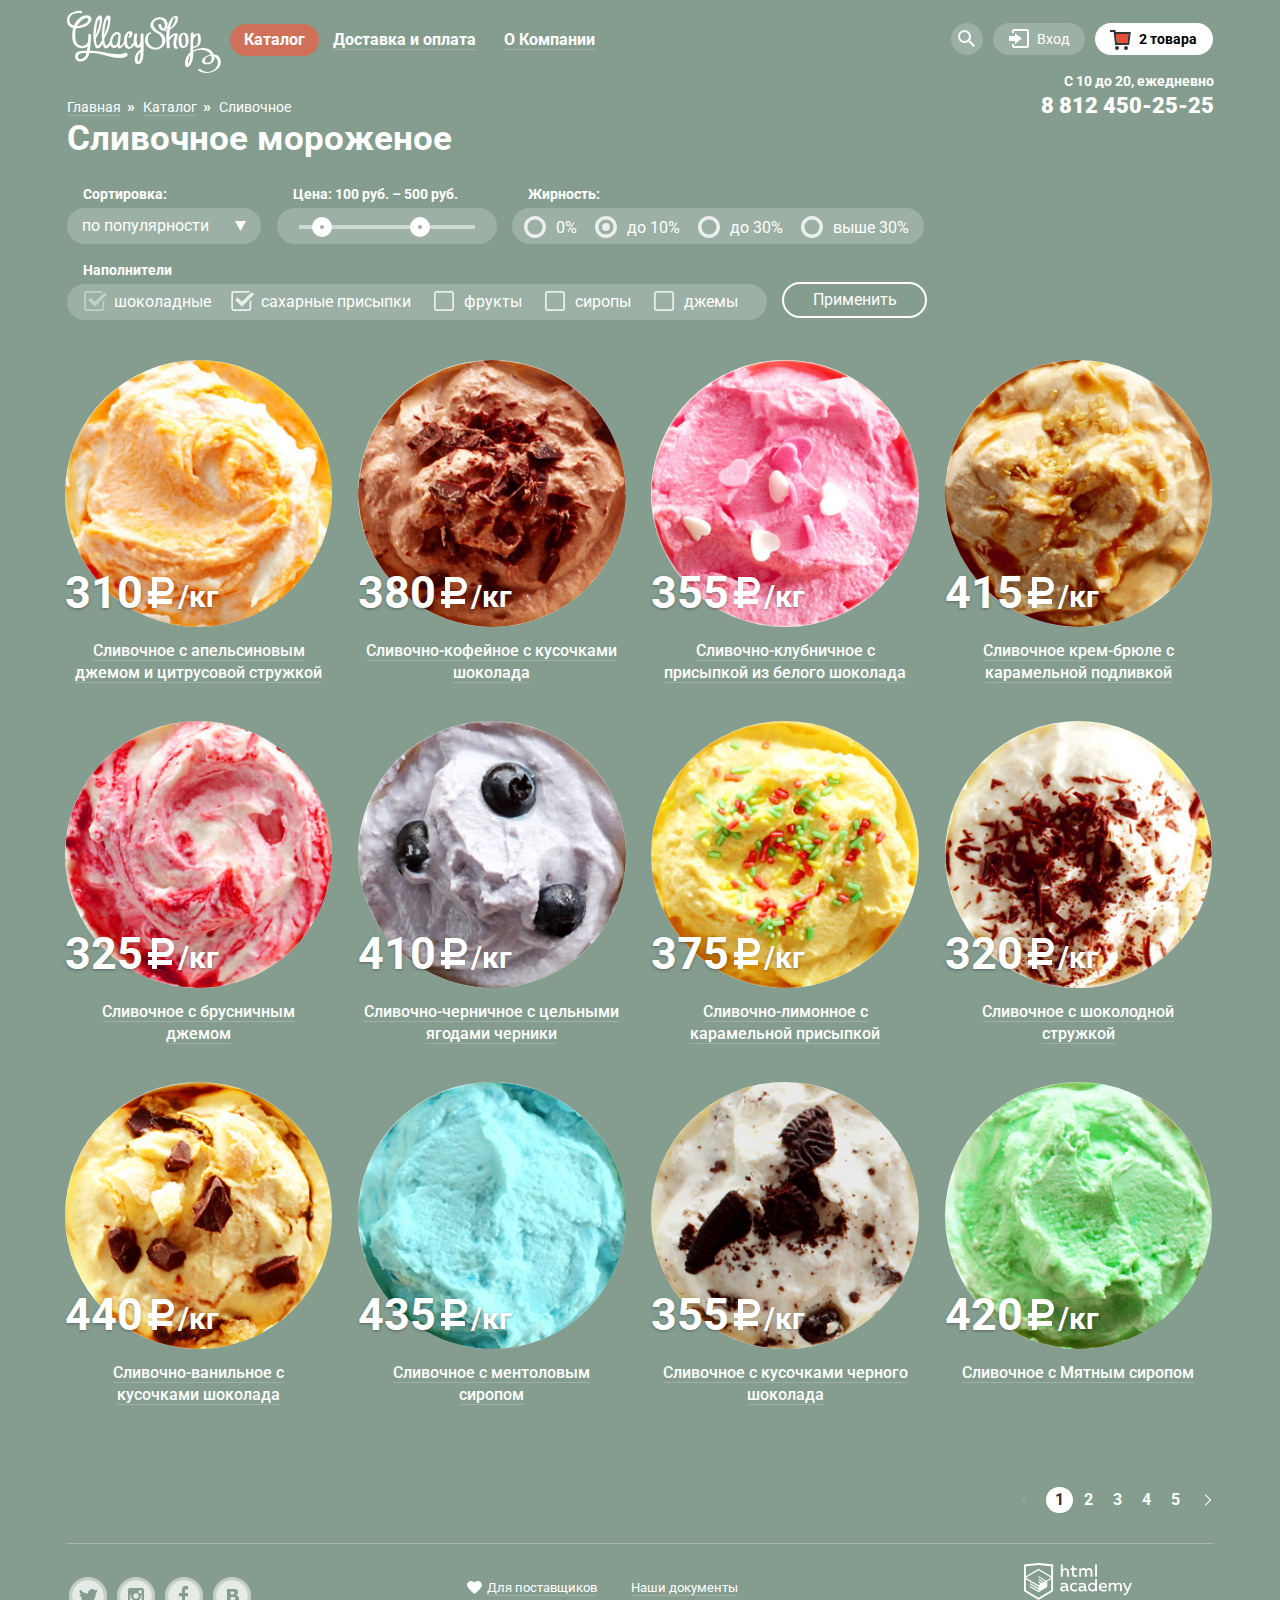
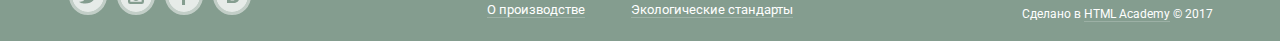
==== commit 85848612: "Внес правки" ====
--- a/catalog.html
+++ b/catalog.html
@@ -3,9 +3,9 @@
 <head>
   <meta charset="utf-8">
   <title>HTML Academy: Глейси</title>
-  <link href="https://fonts.googleapis.com/css?family=Roboto:400,700" rel="stylesheet">
-  <link rel="stylesheet" href="css/normalize-min.css">
-  <link rel="stylesheet" href="css/glassy-min.css">
+  <link href="https://fonts.googleapis.com/css?family=Roboto:400,500,700" rel="stylesheet">
+  <link rel="stylesheet" href="css/normalize.min.css">
+  <link rel="stylesheet" href="css/glassy.min.css">
 </head>
 <body>
   <div class="container container-catalog">
@@ -29,14 +29,14 @@
           <li class="catalog-link-1lv"><a href="#">О Компании</a></li>
         </ul>
       </nav>
-      <nav>        <ul class="main header-user-navigation">
+      <nav>
+        <ul class="main header-user-navigation">
           <li class="main-search">
             <a class="search-form-link" href="#">
               <span class="visually-hidden">
                 Поиск
               </span>
-              <svg class="search-sv" xmlns="http://www.w3.org/2000/svg" xmlns:xlink="http://www.w3.org/1999/xlink"
-                width="17" height="17" viewBox="0 0 17 17">
+              <svg class="search-sv" xmlns="http://www.w3.org/2000/svg" xmlns:xlink="http://www.w3.org/1999/xlink" width="17" height="17" viewBox="0 0 17 17">
                 <path fill="#fff" d="M16.958 15.527L11.75 10.32A6.455 6.455 0 0 0 13 6.5 6.5 6.5 0 1 0 6.5 13a6.465 6.465 0 0 0 3.839-1.263l5.205 5.204 1.414-1.414zM6.5 11C4.019 11 2 8.981 2 6.5S4.019 2 6.5 2 11 4.019 11 6.5 8.981 11 6.5 11z" />
               </svg>
             </a>
@@ -97,8 +97,7 @@
                       <button class="delete-btn" type="button" aria-label="удалить строку">Х</button>
                     </div>
                     <div class="cart-img">
-                      <img src="img/orange-ice.jpg" class="cart-product-img" alt="Пломбир с апельсиновым джемом" width="33"
-                        height="33">
+                      <img src="img/orange-ice.jpg" class="cart-product-img" alt="Пломбир с апельсиновым джемом" width="33" height="33">
                     </div>
                     <div class="cart-popup-info">
                       <p class="cart-product-info">Пломбир с апельсиновым джемом</p>
@@ -113,8 +112,7 @@
                       <button class="delete-btn" type="button" aria-label="удалить строку">Х</button>
                     </div>
                     <div class="cart-img">
-                      <img src="img/strawberry-ice.jpg" class="cart-product-img" alt="Сливочно-клубничное с присыпкой из белого шоколада"
-                        width="33" height="33">
+                      <img src="img/strawberry-ice.jpg" class="cart-product-img" alt="Сливочно-клубничное с присыпкой из белого шоколада" width="33" height="33">
                     </div>
                     <div class="cart-popup-info">
                       <p class="cart-product-info">Клубничный пломбир с присыпкой из белого шоколада</p>
@@ -134,7 +132,7 @@
         </ul>
       </nav>
       <p class="main header-info">
-        С 10 до 20, ежедневно<br>
+        С 10 до 20, ежедневно
         <b>8 812 450-25-25</b>
       </p>
       <nav class="catalog-breadcrumbs">
@@ -474,6 +472,6 @@
       </div>
     </footer>
   </div>
-  <script src="js/gllacy-min.js"></script>
+  <script src="js/gllacy.min.js"></script>
 </body>
 </html>
--- a/css/glassy.min.css
+++ b/css/glassy.min.css
@@ -0,0 +1 @@
+@-webkit-keyframes bounce{0%{-webkit-transform:translateX(-60vw);transform:translateX(-60vw)}70%{-webkit-transform:translateX(30px);transform:translateX(30px)}90%{-webkit-transform:translateX(-10px);transform:translateX(-10px)}to{-webkit-transform:translateX(0);transform:translateX(0)}}@keyframes bounce{0%{-webkit-transform:translateX(-60vw);transform:translateX(-60vw)}70%{-webkit-transform:translateX(30px);transform:translateX(30px)}90%{-webkit-transform:translateX(-10px);transform:translateX(-10px)}to{-webkit-transform:translateX(0);transform:translateX(0)}}@-webkit-keyframes shake{0%,to{-webkit-transform:translateX(0);transform:translateX(0)}10%,30%,50%,70%,90%{-webkit-transform:translateX(-10px);transform:translateX(-10px)}20%,40%,60%,80%{-webkit-transform:translateX(10px);transform:translateX(10px)}}@keyframes shake{0%,to{-webkit-transform:translateX(0);transform:translateX(0)}10%,30%,50%,70%,90%{-webkit-transform:translateX(-10px);transform:translateX(-10px)}20%,40%,60%,80%{-webkit-transform:translateX(10px);transform:translateX(10px)}}body{padding:0;position:relative;font:16px 'Roboto',Arial,sans-serif;line-height:22px;font-weight:700;background-color:#849d8f}.page-wrapper .btn:hover,.page-wrapper .button:hover,a,body{color:#fff}.page-wrapper a:active,.page-wrapper a:hover{color:#ffbc9e}.page-wrapper .button:active,.page-wrapper btn:active{color:#fceeec}.img{width:100%;height:auto}.page-wrapper{padding-top:9px}.header{padding:0 2.25%}.header .header-navigation{padding-left:0;padding-bottom:30px;-webkit-box-sizing:border-box;box-sizing:border-box}.header-user-navigation{padding-left:0}.container input,.container textarea,.overlay-wrap input,.overlay-wrap textarea{color:#323232;font-size:16px;line-height:24px;font-family:'Roboto',Arial,sans-serif;border:1px solid #b2b2b2;border-radius:5px;-webkit-box-sizing:content-box;box-sizing:content-box;padding:1px;outline:0}.container p{margin:0}input::-webkit-input-placeholder{font-size:14px;line-height:24px;color:#999;font-family:'Roboto',Arial,sans-serif}input:-ms-input-placeholder,input::-ms-input-placeholder{font-size:14px;line-height:24px;color:#999;font-family:'Roboto',Arial,sans-serif}input::placeholder{font-size:14px;line-height:24px;color:#999;font-family:'Roboto',Arial,sans-serif}input:hover,textarea:hover{border:2px solid #9a9a9a;padding:0}input:focus,textarea:focus{border:2px solid #2e88e4;padding:0}.form-wrap{background-color:#f8f7f4;color:#323232}.header-user-navigation a{background-color:rgba(255,255,255,.2)}.modal a{color:#000;background:0 0}.modal .btn{color:#fff;background-image:-webkit-gradient(linear,left bottom,left top,from(#e74a35),to(#f26843));background-image:-webkit-linear-gradient(bottom,#e74a35 0%,#f26843 100%);background-image:-o-linear-gradient(bottom,#e74a35 0%,#f26843 100%);background-image:linear-gradient(0deg,#e74a35 0%,#f26843 100%)}.modal a:active,.modal a:hover{color:#e84d37;border-bottom-color:#e84d37}.header-navigation li{list-style:none;background:0 0;padding:5px 14px;border-radius:20px;white-space:nowrap}.catalog-link-1lv{position:relative;z-index:40}.header-navigation .catalog-link-1lv:hover{background-color:#f7f6f3;border-bottom:none}.header-navigation li:active{background-color:#f7f6f3;-webkit-box-shadow:inset 0 2px 1px 0 rgba(105,105,105,.8);box-shadow:inset 0 2px 1px 0 rgba(105,105,105,.8)}.catalog-link-1lv:hover a{color:#323232;background:0 0}.catalog-link-1lv:hover .catalog-second-level{display:block;position:absolute;border-radius:5px;background-color:#f7f6f3;z-index:15;padding:0 0 4px}.catalog-link-1lv:hover .modal-wrap{display:block}.catalog-link-1lv>a{line-height:18px;font-weight:700;text-decoration:none;border-bottom:1px solid rgba(255,255,255,.2)}.catalog-link-1lv>a:active{text-decoration:none;border-bottom:0}.catalog-second-level li{padding:0;border-radius:0}.catalog-second-level a{display:block;color:#323232;text-decoration:none;font-size:14px;line-height:16px;font-weight:400;min-width:105px;padding:7px 19px 8px;border-radius:0;margin:1px 0}.second-level-link:first-child a{border-top-left-radius:5px;border-top-right-radius:5px;font-weight:700}.new a{-webkit-box-sizing:border-box;box-sizing:border-box;height:39px;vertical-align:middle;margin:0;padding-left:20px;padding-top:11px}.new a::after{position:absolute;content:"";width:80%;padding:0 6px;height:1px;background:rgba(0,0,0,.2);left:6px;top:38px}.header-user-navigation li,.main li,.pagination li{list-style:none}.form-authorization .btn{width:100px;height:45px;line-height:45px;border-radius:20px}.form-authorization button,.header-info b{font-size:18px;line-height:24px}.additional-links a{font-size:13px}.header-info,.sort-filter label,.sort-filter legend{font-size:14px;line-height:16px}.header-info b{font-size:22px}.btn,.btn:hover{-webkit-box-shadow:0 2px 2px 0 rgba(172,16,0,.64);box-shadow:0 2px 2px 0 rgba(172,16,0,.64)}.btn{-webkit-box-sizing:border-box;display:block;text-decoration:none;font-family:'Roboto',Arial,sans-serif;color:#fff;font-weight:700;text-align:center;border:0;margin:auto;line-height:24px;border-radius:30px;box-sizing:border-box;background-image:-webkit-gradient(linear,left bottom,left top,from(#e74a35),to(#f26843));background-image:-webkit-linear-gradient(bottom,#e74a35 0%,#f26843 100%);background-image:-o-linear-gradient(bottom,#e74a35 0%,#f26843 100%);background-image:linear-gradient(0deg,#e74a35 0%,#f26843 100%)}.btn:hover{background-image:-webkit-gradient(linear,left bottom,left top,from(#ec6f5e),to(#f58669));background-image:-webkit-linear-gradient(bottom,#ec6f5e 0%,#f58669 100%);background-image:-o-linear-gradient(bottom,#ec6f5e 0%,#f58669 100%);background-image:linear-gradient(0deg,#ec6f5e 0%,#f58669 100%)}.btn:active{background-image:-webkit-gradient(linear,left bottom,left top,from(#e1613e),to(#d74632));background-image:-webkit-linear-gradient(bottom,#e1613e 0%,#d74632 100%);background-image:-o-linear-gradient(bottom,#e1613e 0%,#d74632 100%);background-image:linear-gradient(0deg,#e1613e 0%,#d74632 100%);-webkit-box-shadow:inset 0 2px 2px 0 rgba(148,39,24,.64);box-shadow:inset 0 2px 2px 0 rgba(148,39,24,.64)}.btn:hover,.take-offer-link:active{color:#fff}.gift-offers h3{font-size:35px;line-height:41px}.btn,.gift-offers p{font-size:18px}.free-chocolate,.free-raspberry{background-image:url(../img/free-raspberry.jpg);background-repeat:no-repeat;background-position:-27px -90px;background-color:#9a1d38}.free-chocolate{background-image:url(../img/free-chocolate.jpg);background-color:#3e2419}.free-chocolate .btn,.free-raspberry .btn{min-width:165px;height:46px;line-height:24px;padding:10px 20px}.free-chocolate .btn{min-width:189px}.price,.weight{font-size:45px;line-height:45px;text-shadow:0 1px 3px rgba(49,50,53,.5)}.weight{font-size:30px}.gllacy-features{padding:0 2.25%;margin-bottom:40px}.gllacy-features h2{font-size:24px;line-height:30px}.featured-blog-article h2{font-size:inherit;line-height:inherit;color:#323232}.full-article-link,.main-feedback p{color:#323232;font-size:24px;line-height:30px}.featured-blog-article a:active,.featured-blog-article a:hover{color:#e84d37}.featured-blog-article{background-color:#fff;background-image:url(../img/blog-strawberry.jpg);background-repeat:no-repeat}.e-mail-subscribe{color:#5a5a5a;background-image:url(../img/bg-post.svg);background-repeat:no-repeat;background-size:cover}.e-mail-subscribe h2{margin-top:0}.e-mail-subscribe-wrapper{background-color:#f8f7f4}.e-mail-subscribe .btn{width:129px;height:44px;line-height:44px;border-radius:25px}.e-mail-subscribe .subscribe-info{margin-bottom:10px}.main-map .map-container{width:1200px;height:428px;background-image:url(../img/map.jpg);background-repeat:no-repeat;background-position:0 -110px}.main-contacts{color:#323232;background-color:#fefefd;font-size:14px;line-height:20px}.main-contacts b{font-size:18px;line-height:24px}.main-contacts .btn{width:252px;height:44px;line-height:44px;border-radius:25px}.branding-text,.footer-navigation a{font-size:13px;line-height:18px}.branding-text{font-size:12px}.main-feedback p{line-height:28px}.hit-products .btn,.main-feedback .btn,.product-grid .btn{width:139px;height:44px;line-height:44px;border-radius:20px}.hit-products{padding:0 27px}.hit-products .btn,.product-grid .btn{width:200px}.product{width:23.29%;position:relative;margin-right:1px}.product-img-link{max-width:267px;display:block}.product .price,.product:hover .btn{display:block}.product .btn{display:none}.pagination a{text-decoration:none}.pagination a:hover,.sort-filter select{background-color:rgba(255,255,255,.2);color:#fff}.pagination-child:active a,.sort-filter select:hover{color:#323232}.current-page a,.pagination a:active{background-color:#fff;text-decoration:none}.pagination a:active{color:#323232}.current-page a:hover{background:0 0;color:#323232;text-decoration:none}.cart-product-table{font-size:13px;line-height:16px}.lighter{color:#999}.cart-product-table .cart-overall-price{font-size:15px;line-height:18px;margin-bottom:15px}.main-cart .btn{width:170px;height:44px;line-height:44px;border-radius:20px;background-color:transparent}.sort-filter select{position:relative;display:block;width:194px;height:36px;padding:10px 15px;border-radius:20px;font-size:16px;line-height:16px;font-family:'Roboto',Arial,sans-serif;border:0;-webkit-appearance:none;-moz-appearance:none;-ms-appearance:none;appearance:none}.sort-filter select::-ms-expand{display:none}.sort-filter option:not(:first-child){font-size:16px;line-height:36px;color:#323232}.sort-filter fieldset{border:0;padding:0}.sort-form-btn-submit{display:block;border-style:solid;border-width:2px;border-color:#fff;background-color:transparent;border-radius:20px;width:145px;font-size:16px;font-family:'Roboto',Arial,sans-serif;color:#fff;line-height:18px}.sort-form-btn:hover{background-color:#fbfcfb;color:#323232}.sort-form-btn:active{background-color:#eaeaea;-webkit-box-shadow:inset 0 2px 1px 0 rgba(105,105,105,.8);box-shadow:inset 0 2px 1px 0 rgba(105,105,105,.8);border:0;padding:2px}.header{position:relative;display:-webkit-box;display:-ms-flexbox;display:flex;-webkit-box-pack:justify;-ms-flex-pack:justify;justify-content:space-between;z-index:10;background-color:transparent;min-height:110px}.logo{width:154px;margin-bottom:5px;height:64px}.header .menu-container{height:40px;position:relative}.header-navigation{margin:0}.header-navigation,.header-user-navigation{display:-webkit-box;display:-ms-flexbox;display:flex;-webkit-box-align:center;-ms-flex-align:center;align-items:center}.header-navigation{-webkit-box-pack:start;-ms-flex-pack:start;justify-content:flex-start;-ms-flex-wrap:wrap;flex-wrap:wrap}.header-user-navigation{-webkit-box-pack:end;-ms-flex-pack:end;justify-content:flex-end;margin:0 0 60px}.header-user-navigation li:not(:last-child){margin-right:10px}.header-user-navigation li{margin-bottom:5px}.header-info{width:180px;margin-left:auto;bottom:0;right:0}.modal{-webkit-box-shadow:0 20px 20px 0 rgba(0,0,0,.4);box-shadow:0 20px 20px 0 rgba(0,0,0,.4);border-radius:5px}.catalog-second-level,.modal{display:none}.visually-hidden{position:absolute;clip:rect(0 0 0 0);width:1px;height:1px;margin:-1px}.gift-offers{-webkit-box-pack:justify;-ms-flex-pack:justify;justify-content:space-between;-ms-flex-wrap:wrap;flex-wrap:wrap}.feature-list,.footer,.gift-offers,.product-grid,.wrapper-1{display:-webkit-box;display:-ms-flexbox;display:flex}.footer,.product-grid,.wrapper-1{-webkit-box-pack:justify;-ms-flex-pack:justify;justify-content:space-between;-ms-flex-wrap:wrap;flex-wrap:wrap}.gift-offers{margin-bottom:40px;padding:0 2.25%}.free-chocolate,.free-raspberry{-webkit-box-sizing:border-box;box-sizing:border-box;-webkit-box-flex:1;-ms-flex-positive:1;flex-grow:1;border-radius:15px}.product-grid{padding:0;margin-left:-1px;margin-top:-1px;list-style:none}.cream-content{margin-top:-4px}.cream-content .product{margin-bottom:24px}.cream-content .product-grid{margin-bottom:22px}.feature-list{margin:0;padding:0;-ms-flex-wrap:wrap;flex-wrap:wrap;-webkit-box-pack:start;-ms-flex-pack:start;justify-content:flex-start}.feature-list li{-webkit-box-sizing:border-box;box-sizing:border-box;width:48.5%;padding-left:57px;font-weight:400}.feature-list li:nth-last-child(odd){margin-left:2.6%}.wrapper-1{margin-bottom:40px;padding:0 2.25%}.e-mail-subscribe{-webkit-box-sizing:border-box;box-sizing:border-box}.main-map{position:relative}.main-contacts{position:absolute;display:block;top:60px;right:27px;height:305px;z-index:3}.social-links{display:-webkit-box;display:-ms-flexbox;display:flex;width:268px;-webkit-box-align:center;-ms-flex-align:center;align-items:center;-ms-flex-wrap:wrap;flex-wrap:wrap}.footer-navigation-links{width:340px}.breadcrumbs-links{list-style:none;display:-webkit-box;display:-ms-flexbox;display:flex;-webkit-box-pack:start;-ms-flex-pack:start;justify-content:flex-start;padding:0;margin-right:auto;min-width:500px;margin-bottom:0}.breadcrumbs-links a{text-decoration:none;border-bottom:1px solid rgba(255,255,255,.2);font-size:14px;line-height:16px;font-weight:400}.breadcrumbs-links-current a{border-bottom:none}.catalog-breadcrumbs{position:absolute;bottom:2px;left:2.25%}.breadcrumbs-links li:not(:first-child){margin-left:8px}.breadcrumbs-links li:not(:last-child)::after{content:"»";margin-left:6px}.current a{text-decoration:none}.current a::after{content:""}.cream-content{padding:0 2.25%}.cream-content h2,.gift-offers h3,.gift-offers p{margin:0}.pagination ul,.sort-filter ul,.sort-filter-form{display:-webkit-box;display:-ms-flexbox;display:flex}.sort-filter-form{-ms-flex-wrap:wrap;flex-wrap:wrap;-webkit-box-pack:start;-ms-flex-pack:start;justify-content:flex-start;margin-bottom:24px}.pagination ul,.sort-filter ul{list-style:none;padding:0}.sort-filter ul{-webkit-box-orient:horizontal;-webkit-box-direction:normal;-ms-flex-direction:row;flex-direction:row}.filter-element-wrapper1,.filter-element-wrapper2{display:-webkit-box;display:-ms-flexbox;display:flex;-webkit-box-orient:vertical;-webkit-box-direction:normal;-ms-flex-direction:column;flex-direction:column}.filter-element-wrapper1{width:195px}.products .product-grid{-webkit-box-pack:justify;-ms-flex-pack:justify;justify-content:space-between;-ms-flex-wrap:wrap;flex-wrap:wrap}.product-grid li{margin-bottom:40px;position:relative}.pagination{margin-bottom:30px}.pagination ul{-webkit-box-pack:end;-ms-flex-pack:end;justify-content:flex-end;margin:2px -8px 6px 0}.pagination-list li:last-child{margin-left:5px}.pagination-list li:first-child{margin-right:5px}.pagination-list li:last-child::after,.pagination-list li:last-child::before{position:absolute;margin-left:10px;content:"";width:8px;height:1px;background:#fff}.pagination-list li:last-child:active::after,.pagination-list li:last-child:active::before{background:#323232}.pagination-list li:last-child::before{top:10px;-webkit-transform:rotate(45deg);-ms-transform:rotate(45deg);transform:rotate(45deg)}.pagination-list li:last-child::after{top:15px;-webkit-transform:rotate(-45deg);-ms-transform:rotate(-45deg);transform:rotate(-45deg)}.pagination-list li:first-child:active::after,.pagination-list li:first-child:active::before{background:#323232}.pagination-list li:first-child::after,.pagination-list li:first-child::before{position:absolute;margin-left:9px;content:"";width:8px;height:1px;background:#fff}.pagination-list li:first-child::before{top:10px;-webkit-transform:rotate(-45deg);-ms-transform:rotate(-45deg);transform:rotate(-45deg)}.pagination-list li:first-child::after{top:15px;-webkit-transform:rotate(45deg);-ms-transform:rotate(45deg);transform:rotate(45deg)}.menu-container{-webkit-box-flex:1;-ms-flex-positive:1;flex-grow:1;margin-top:14px;margin-left:9px}.header-user-navigation{margin-top:13px;margin-left:20px}.header-navigation .modal-wrap{width:143px;height:172px;top:22px;left:-6px;z-index:100}.modal-wrap{display:none;position:absolute;padding-top:15px}.main-search:hover .modal-wrap{top:20px;left:-310px;display:block}.form-authorization-wrapper{display:block;height:180px}.main-authorization:hover .modal-wrap{display:block;top:20px;right:-2px;z-index:40}.main-cart .cart-popup{display:block}.main-cart:hover .modal-wrap{display:block;top:20px;z-index:40;left:-422px}.authorization-form-link,.cart-link,.search-form-link{position:relative;display:block;height:32px;text-decoration:none}.main-search .search-form-link{position:relative;text-decoration:none;border-radius:50%;width:32px}.search-form-link svg{position:absolute;top:7px;left:7px}.authorization-form-link{width:92px;border-radius:50px}.authorization-form-link svg,.cart-link svg{position:absolute;top:6px;left:16px}.authorization-form-link g,.filter-element-wrapper1 path{fill:#fff}.authorization-form-link:hover g,.cart-link:hover g,.filter-element-wrapper1:hover path,.search-form-link:hover path{fill:#000}.pagination-list li.more:active::after,.pagination-list li.more:active::before,.search-form-link:hover{background:#fff}.authorization-form-link:hover,.cart-link:hover{background:#fff;color:#000}.authorization-form-link:hover .link-wrapper,.filter-element-wrapper1:hover select,.page-wrapper .cart-link:hover{color:#000}.cart-link::after,.link-wrapper{font-size:14px;line-height:16px;font-weight:400;position:absolute;top:8px;left:44px}.cart-link{width:100px;border-radius:50px}.cart-link::after{content:"Пусто"}.header-info{position:absolute;text-align:right;margin-bottom:0}.container .header-info,.container-catalog .header-info{bottom:-9px;right:26px}.header-info b{display:block;margin-bottom:11px;margin-top:5px}.gift-offers p{margin-top:15px}.free-raspberry{margin-right:2.16%;position:relative}.free-chocolate,.free-raspberry{padding:16px 18px 114px;width:46.66%}.gift-offers .take-offer{position:absolute;bottom:24px;right:22px}.free-chocolate,.main-content .hit-products{position:relative}.hit-products::before{content:"";height:320px;width:1px;position:static}.product-grid .product-img{border-radius:50%;z-index:1;width:100%;height:auto}.product-grid .hit{position:absolute;width:61px;height:62px;background-image:url(../img/hit.svg);background-repeat:no-repeat;font-size:0}.product-grid .price{margin-top:-63px;z-index:5;margin-bottom:21px}.product-grid .weight{position:relative;display:inline-block;padding-left:35px;vertical-align:middle}.product-grid .weight::before{content:"";position:absolute;background-image:url(../img/ruble.svg);background-repeat:no-repeat;width:28px;height:33px;top:1px;left:3px}.title-wrapper a{text-decoration:none;border-bottom:1px solid rgba(255,255,255,.2);font-weight:500}.title-wrapper{text-align:center;margin:10px auto 13px;padding:0 6px}.product-link{bottom:-37px;position:absolute;left:50%;margin:0 auto 0 -100px;z-index:25}.main-contacts b,.product:hover .hover-block,.product:hover .hover-wrap{display:block}.product .hover-block,.product-grid .hover-wrap{position:absolute;display:none;width:100%;background-color:rgba(248,247,244,.2);-webkit-box-shadow:0 20px 20px 0 rgba(0,0,0,.4);box-shadow:0 20px 20px 0 rgba(0,0,0,.4)}.product-grid .hover-wrap{border-bottom-left-radius:5px;border-bottom-right-radius:5px;bottom:-60px;height:60px;left:0;z-index:15}.product .hover-block{height:100%;border-radius:5px;z-index:20;padding:6px 12px 60px;top:-6px;left:-12px}.main-content .gllacy-features{position:relative;margin-top:-30px;z-index:5}.features-wrapper{background-image:url(../img/waffle.jpg);background-repeat:repeat-x;border-radius:15px;padding:25px 1.74% 15px;color:#323232}.features-wrapper h2{margin:0 0 7px;font-weight:500}.features-wrapper ul,.footer ul{list-style:none}.feature-list-entity{padding-top:12px;padding-bottom:10px}.feature-list-entity:nth-child(1){background:url(../img/ice-cream.svg) no-repeat}.feature-list-entity:nth-child(2){background:url(../img/cow.svg) no-repeat}.feature-list-entity:nth-child(3){background:url(../img/eco.svg) no-repeat}.feature-list-entity:nth-child(4){background:url(../img/thermometer.svg) no-repeat}.wrapper-1 .e-mail-subscribe,.wrapper-1 .featured-blog-article{position:relative;width:46.66px;-webkit-box-sizing:border-box;box-sizing:border-box;-webkit-box-flex:1;-ms-flex-positive:1;flex-grow:1;border-radius:15px}.e-mail-subscribe{padding:5px;margin-left:2.16%}.featured-blog-article{padding:24px 20px 80px;background-position:-25px -135px}.e-mail-subscribe-wrapper{padding:30px 20px 75px;border-radius:15px;font-weight:400;position:relative;min-height:105px}.featured-blog-article h2{margin:0 0 5px}.full-article-link{display:inline-block;max-width:300px;text-decoration:underline;vertical-align:middle}.e-mail-subscribe-form .e-mail-subscribe-input{display:block;-webkit-box-sizing:border-box;box-sizing:border-box;width:calc(100% - 141px)}.e-mail-subscribe-form{position:absolute;display:-webkit-box;display:-ms-flexbox;display:flex;-webkit-box-pack:justify;-ms-flex-pack:justify;justify-content:space-between;-ms-flex-wrap:wrap;flex-wrap:wrap;margin-bottom:7px;width:calc(100% - 40px);bottom:28px}.e-mail-subscribe-form input[type=email]{-webkit-box-flex:1;-ms-flex-positive:1;flex-grow:1;margin-right:12px;padding-left:15px;border:1px solid #b2b2b2}.e-mail-subscribe-form input[type=email]::-webkit-input-placeholder{font-size:16px}.e-mail-subscribe-form input[type=email]:-ms-input-placeholder,.e-mail-subscribe-form input[type=email]::-ms-input-placeholder{font-size:16px}.e-mail-subscribe-form input[type=email]::placeholder{font-size:16px}.e-mail-subscribe-form input[type=email]:focus{border:2px solid #2e88e4}.main-contacts{-webkit-box-sizing:border-box;box-sizing:border-box;width:302px;padding:30px 30px 30px 25px;border-radius:15px;font-weight:400}.first-contacts-elem{display:block;width:150px;margin-bottom:1px}.secont-contacts-elem{margin-bottom:18px}.third-contacts-elem{display:block;margin-bottom:3px}.fourth-contacts-elem{margin-bottom:2px}.contacts-feedback-button{margin-top:25px}.footer{-ms-flex-line-pack:center;align-content:center;padding:18px 2.25%}.social-links{padding:0;margin:-4px 0 0 -3px}.social-links a{display:block;width:100%;height:100%}.social-links li{-webkit-box-sizing:border-box;box-sizing:border-box;position:relative;width:38px;height:38px;border-radius:50%;border:3px solid rgba(255,255,255,.5);margin:12px 5px 0}.social-links-li:active,.social-links-li:hover{border:3px solid rgba(255,255,255,.7)}.social-links-li:hover .social-svg{opacity:1}.social-links-li:active .social-svg-fill{fill:#e9e9e9}.social-links-li:active .social-svg{opacity:.7}.social-links svg{position:absolute;top:50%;left:50%;-webkit-transform:translate(-50%,-50%);-ms-transform:translate(-50%,-50%);transform:translate(-50%,-50%)}.social-svg{opacity:.8}.footer-navigation-links li{display:inline-block;text-align:left;padding-left:20px;min-width:120px;vertical-align:middle}.footer-navigation-links{margin:13px 0 0 -100px;padding-left:20px;font-weight:400}.branding a,.footer-navigation-links a{text-decoration:none;border-bottom:1px solid rgba(255,255,255,.2)}.footer-navigation-links .heart{background:url(../img/heart.svg) no-repeat 0 5px}.footer .branding{font-weight:400}.branding .branding-text{margin-top:-2px}.main-authorization,.main-search{position:relative}.search-form-wrapper{-webkit-box-sizing:border-box;box-sizing:border-box;top:0;left:-310px;padding:20px 15px;z-index:5;display:block}.search-form input{width:280px;padding:9px 15px}.search-form input:focus,.search-form input:hover{padding:8px 14px}.form-authorization-wrapper{padding:20px 18px 16px;z-index:5;top:0;right:0;display:-webkit-box;display:-ms-flexbox;display:flex;-ms-flex-wrap:wrap;flex-wrap:wrap}.authorization-form input{-webkit-box-sizing:border-box;box-sizing:border-box;width:240px;padding:9px 15px;margin-bottom:20px}.authorization-form input:last-child{margin-bottom:17px}.authorization-form input:focus,.authorization-form input:hover{padding:8px 14px}.form-authorization-wrapper button{width:100px;height:45px;margin:0 20px 0 0;border-radius:20px}.additional-links{font-weight:400;padding-left:0;margin-top:-2px}.additional-links a{text-decoration:none;border-bottom:1px solid rgba(0,0,0,.3);line-height:14px}.additional-links li:not(:last-child){margin:0}.additional-links li{margin:-1px 0 0}.additional-links li:last-child{margin-top:-1px}.feedback-form{display:-webkit-box;display:-ms-flexbox;display:flex;-ms-flex-wrap:wrap;flex-wrap:wrap}.feedback-form input{padding:9px 15px;display:block;margin-bottom:20px}.feedback-form input:hover{padding:8px 14px}.feedback-form input:focus,.feedback-form textarea:focus{padding:8px 14px}.feedback-form input:not(.feedback-text){width:235px}.feedback-form .feedback-text{display:block;padding:9px 15px;min-height:135px}.feedback-text:hover{padding:8px 14px}.feedback-btn{display:block;margin:25px 0 0 auto}.feedback-close{position:absolute;top:14px;right:20px;width:20px;height:20px;font-size:0;background:0 0;border:0}.feedback-close::after,.feedback-close::before{top:0;right:5px;position:absolute;display:block;content:"";width:2px;height:22px;background:#323232;-webkit-transform:rotate(45deg);-ms-transform:rotate(45deg);transform:rotate(45deg)}.feedback-close::after{-webkit-transform:rotate(-45deg);-ms-transform:rotate(-45deg);transform:rotate(-45deg)}.main-feedback .highlighted{margin-bottom:19px}.header-navigation .current-page{background-color:#d07058;color:#fff}.current-page a{color:#fff;background:0 0;border:0}.catalog-second-level a:hover{background-color:#fbded8}.catalog-second-level a:active{background-color:#f6b5a5}.header-user-navigation .cart-with-goods{background:#fff url(../img/basket-red.svg) no-repeat 15px 7px;width:118px}.cart-with-goods svg,.sort-filter-addings input[type=checkbox],.sort-filter-fat input[type=radio]{display:none}.cart-with-goods::after{font-weight:700;content:"2 товара";color:#000}.main-cart{position:relative}.cart-popup{top:0;left:0;padding:21px 14px 20px 18px;z-index:5}.cart-product,.cart-product-table{display:-webkit-box;display:-ms-flexbox;display:flex;-webkit-box-pack:start;-ms-flex-pack:start;justify-content:start}.cart-product-table{-ms-flex-wrap:wrap;flex-wrap:wrap;position:relative;margin:0 2px;font-weight:400;padding:0}.cart-product{margin-bottom:16px;padding:0 8px 0 4px}.cart-product:last-child{margin-bottom:8px}.cart-img{margin-left:5px}.cart-delete-btn{width:12px;height:33px;padding:0}.cart-product-table .delete-btn{position:relative;font-size:0;border:0;background:0 0}.cart-product-table .delete-btn::after,.cart-product-table .delete-btn::before{top:-1px;left:3px;position:absolute;display:block;content:"";width:1px;height:14px;background:#323232;-webkit-transform:rotate(45deg);-ms-transform:rotate(45deg);transform:rotate(45deg)}.cart-product-table .delete-btn::after{-webkit-transform:rotate(-45deg);-ms-transform:rotate(-45deg);transform:rotate(-45deg)}.cart-img img{border-radius:50%}.cart-popup-calculation,.cart-popup-info,.cart-popup-total{padding-top:9px}.cart-popup-info{padding-left:15px}.cart-product-info{width:220px}.cart-popup-calculation{margin-left:27px}.cart-popup-total{margin-left:23px;margin-right:3px}.cart-popup .stroke{width:100%;height:1px;background:#cacac7;margin-bottom:14px}.cart-overall-price{margin-left:auto;text-align:right;margin-bottom:14px;width:100%}.cart-popup .cart-wrapper{display:-webkit-box;display:-ms-flexbox;display:flex;-ms-flex-wrap:wrap;flex-wrap:wrap}.cart-popup .cart-submit-btn:hover{color:#fff}.cart-submit-btn{margin:0 0 0 auto}.cream-content .catalog-page-heading{font-size:35px;line-height:46px;margin:0 0 20px}.sort-filter-form{padding-top:4px}.sort-filter-form label,.sort-filter-form legend{display:block;margin-left:16px;margin-bottom:6px;padding-right:15px}.filter-element-wrapper1,.sort-filter-addings li,.sort-filter-fat li,.sort-filter-select{position:relative}.filter-element-wrapper1 .select-icon-down{position:absolute;top:35px;right:16px}.filter-element-wrapper2{position:relative;width:220px}.sort-filter-addings,.sort-filter-fat,.sort-range-element-wrap{position:relative;-webkit-box-sizing:border-box;box-sizing:border-box;display:block;background-color:rgba(255,255,255,.2);border-radius:20px}.sort-range-element-wrap{height:36px;width:220px}.sort-range-element{position:absolute;width:176px;height:4px;background-color:rgba(255,255,255,.5);top:17px;left:22px}.sort-icon-range-element1,.sort-icon-range-element2{position:absolute;width:20px;height:22px;content:"";background:url(../img/filter-button.svg) no-repeat 0 0;top:-8px}.sort-icon-range-element1{left:13px}.sort-icon-range-element2{right:45px}.sort-icon-range-element1:hover,.sort-icon-range-element2:hover{-webkit-transform:scale(1.1);-ms-transform:scale(1.1);transform:scale(1.1)}.fat-filter .sort-filter-fat{margin:0}.addings-filter .sort-filter-addings,.fat-filter .sort-filter-fat{list-style:none;position:relative;display:-webkit-box;display:-ms-flexbox;display:flex;flex-wrap:wrap;-webkit-box-pack:start;-ms-flex-pack:start;justify-content:flex-start;padding:7px 15px 0}.sort-filter-addings li:not(:last-child),.sort-filter-fat li:not(:last-child){margin-right:21px}.sort-filter-fat label{position:relative;margin:0;padding-left:29px;padding-top:4px;display:block;height:22px;font-size:16px;line-height:18px;font-weight:400;padding-right:0;white-space:nowrap}.sort-filter-fat-label::before{content:"";position:absolute;display:block;width:22px;height:22px;background:url(../img/radio-off.svg) no-repeat 0 0;background-size:22px 22px;top:1px;left:-3px;opacity:.8}.addings-filter label,.fat-filter label{-webkit-box-sizing:border-box;box-sizing:border-box;z-index:5;margin-bottom:7px}.fat-filter{margin-left:0}input:checked~.sort-filter-fat-label::before{background:url(../img/radio-on.svg) no-repeat 0 0;background-size:22px 22px}.sort-filter-form>div,.sort-filter-form>fieldset{margin-bottom:18px;margin-right:15px;margin-left:0}.addings-filter .sort-filter-addings{min-width:700px;margin:0}.sort-filter-addings-label::before{content:"";position:absolute;display:block;width:24px;height:20px;background:url(../img/checkbox-off.svg) no-repeat 0 0;background-size:20px 20px;top:0;left:2px;opacity:.8}input:checked~.sort-filter-addings-label::before{background:url(../img/checkbox-on.svg) no-repeat 0 0;background-size:24px 20px}.sort-filter-addings label{position:relative;margin:0 0 7px;padding-left:32px;display:block;height:22px;font-size:16px;line-height:18px;font-weight:400;padding-right:0;padding-top:2px}.sort-filter-addings li:nth-child(2){margin-left:-3px}.sort-form-btn-submit{margin-top:20px;height:36px}.sort-filter-addings-label:hover::before,.sort-filter-fat-label:hover::before{opacity:1}input[disabled]~.sort-filter-addings-label::before,input[disabled]~.sort-filter-fat-label::before{opacity:.4}.sort-form-btn-submit:hover{background-color:#fff;color:#323232}.sort-form-btn-submit:active{background-color:#ededed;-webkit-box-shadow:inset 0 2px 1px 0 rgba(105,105,105,.64);box-shadow:inset 0 2px 1px 0 rgba(105,105,105,.64);color:#323232;border:0}.pagination-list{display:-webkit-box;display:-ms-flexbox;display:flex;-webkit-box-pack:end;-ms-flex-pack:end;justify-content:flex-end;margin-right:-5px}.pagination-list li{box-sizing:border-box;padding:2px 9px 0;height:26px;border-radius:20px;position:relative;margin-left:2px;width:auto}.pagination-list li:first-child,.pagination-list li:last-child{width:27px;padding:0}.pagination-list li:hover{background:rgba(255,255,255,.2)}.pagination-list li.more,.pagination-list li.more:active{background:0 0}.pagination-list li:active{background:#fff}.pagination .current-page,.pagination .current-page:hover{background:#fff;color:#323232}.pagination .current-page-link,.pagination-list a:active{color:#323232}.more a,.pagination-previos a{position:absolute;top:50%;left:50%;-webkit-transform:translate(-50%,-50%);-ms-transform:translate(-50%,-50%);transform:translate(-50%,-50%)}.pagination-list li.pagination-disabled::after,.pagination-list li.pagination-disabled::before,.pagination-list li.pagination-disabled:active::after,.pagination-list li.pagination-disabled:active::before{background:#93a99c}.pagination .current-page-link:hover,.pagination a:hover,.pagination-list li.pagination-disabled:hover,.pagination-previos,.pagination-previos a{background:0 0}.cream-content::after{display:block;content:"";width:100%;height:1px;background-color:#fff;opacity:.302}.title-wrapper{position:relative;z-index:30}.breadcrumbs-links-li:not(:last-child) a:hover,.footer a:hover,.title-wrapper a:hover{color:#ffbc9e;border-bottom-color:#ffbc9e;z-index:30}.footer .logo-link{border-bottom:none;margin-left:2px}.page-wrapper{min-width:940px;background-color:#849d8f;background-image:url(../img/slider-item5.png);background-repeat:no-repeat;background-position:top center;-webkit-transition:background-image .5s ease,background-color .5s ease;-o-transition:background-image .5s ease,background-color .5s ease;transition:background-image .5s ease,background-color .5s ease;min-height:100vh}.page-wrapper::after,.page-wrapper::before{content:"";visibility:hidden}.page-wrapper::before{background-image:url(../img/slider-item2.png)}.page-wrapper::after{background-image:url(../img/slider-item3.png)}.container{max-width:1200px;margin:0 auto;padding:0;min-width:900px}.container-catalog{margin-top:10px}.main-header{height:100px;background-color:rgba(0,0,0,.4)}.slider{position:relative;padding-top:272px;margin-bottom:40px;text-align:center;color:#fff}.slider-list{margin:0;padding:0;list-style:none}.slide{display:none}.slide-title{width:700px;margin:0 auto 30px;font-size:60px;line-height:60px;font-weight:800}.button{display:inline-block;padding:12px 41px;font-weight:600;font-size:32px;line-height:41px;text-align:center;color:#fff;text-decoration:none;text-shadow:0 2px 5px rgba(160,32,11,.76);background:#f26843;background:-webkit-gradient(linear,left top,left bottom,from(#f26843),to(#e74a35));background:-webkit-linear-gradient(top,#f26843 0%,#e74a35 100%);background:-o-linear-gradient(top,#f26843 0%,#e74a35 100%);background:linear-gradient(to bottom,#f26843 0%,#e74a35 100%);border-radius:50px;-webkit-box-shadow:0 2px 2px rgba(172,16,0,.64);box-shadow:0 2px 2px rgba(172,16,0,.64);border:0;cursor:pointer;vertical-align:middle}.button:hover{background:-webkit-gradient(linear,left top,left bottom,from(#f58669),to(#ec6f5e));background:-webkit-linear-gradient(top,#f58669 0%,#ec6f5e 100%);background:-o-linear-gradient(top,#f58669 0%,#ec6f5e 100%);background:linear-gradient(to bottom,#f58669 0%,#ec6f5e 100%);-webkit-box-shadow:0 2px 2px #ac1000;box-shadow:0 2px 2px #ac1000}.button:active{background:-webkit-gradient(linear,left top,left bottom,from(#d84732),to(#e1613e));background:-webkit-linear-gradient(top,#d84732 0%,#e1613e 100%);background:-o-linear-gradient(top,#d84732 0%,#e1613e 100%);background:linear-gradient(to bottom,#d84732 0%,#e1613e 100%);-webkit-box-shadow:inset 0 2px 2px #ac1000;box-shadow:inset 0 2px 2px #ac1000}.slider-controls{position:absolute;bottom:20px;left:27px;z-index:20;font-size:0}.slider-controls label{display:inline-block;width:17px;height:17px;margin-right:8px;background-color:transparent;border:2px solid #fff;border-radius:50%;cursor:pointer;vertical-align:middle}#product-1:checked~.page-wrapper{background-color:#849d8f;background-image:url(../img/slider-item1.png)}#product-2:checked~.page-wrapper{background-color:#8996a6;background-image:url(../img/slider-item2.png)}#product-3:checked~.page-wrapper{background-color:#9d8b84;background-image:url(../img/slider-item3.png)}#product-1:checked~.page-wrapper #slide1,#product-2:checked~.page-wrapper #slide2,#product-3:checked~.page-wrapper #slide3{display:block}#product-1:checked~.page-wrapper label[for=product-1],#product-2:checked~.page-wrapper label[for=product-2],#product-3:checked~.page-wrapper label[for=product-3]{background-color:#fff}.overlay-wrap{position:relative;width:100%;height:100%;background:rgba(0,0,0,.8);display:none}.modal-show{position:absolute;display:block;-webkit-animation:bounce 1s;animation:bounce 1s}.modal-show-overlay{position:absolute;display:block;top:0;left:0;z-index:100}.main-feedback{-webkit-box-sizing:content-box;box-sizing:content-box;width:430px;top:1945px;right:0;left:0;margin:0 auto;padding:18px 24px 27px;border-radius:10px;z-index:5}.modal-error{-webkit-animation:shake .6s;animation:shake .6s}.map-container{position:relative;z-index:1}.map-container iframe{position:absolute;top:0;left:0;z-index:2;border:0}
